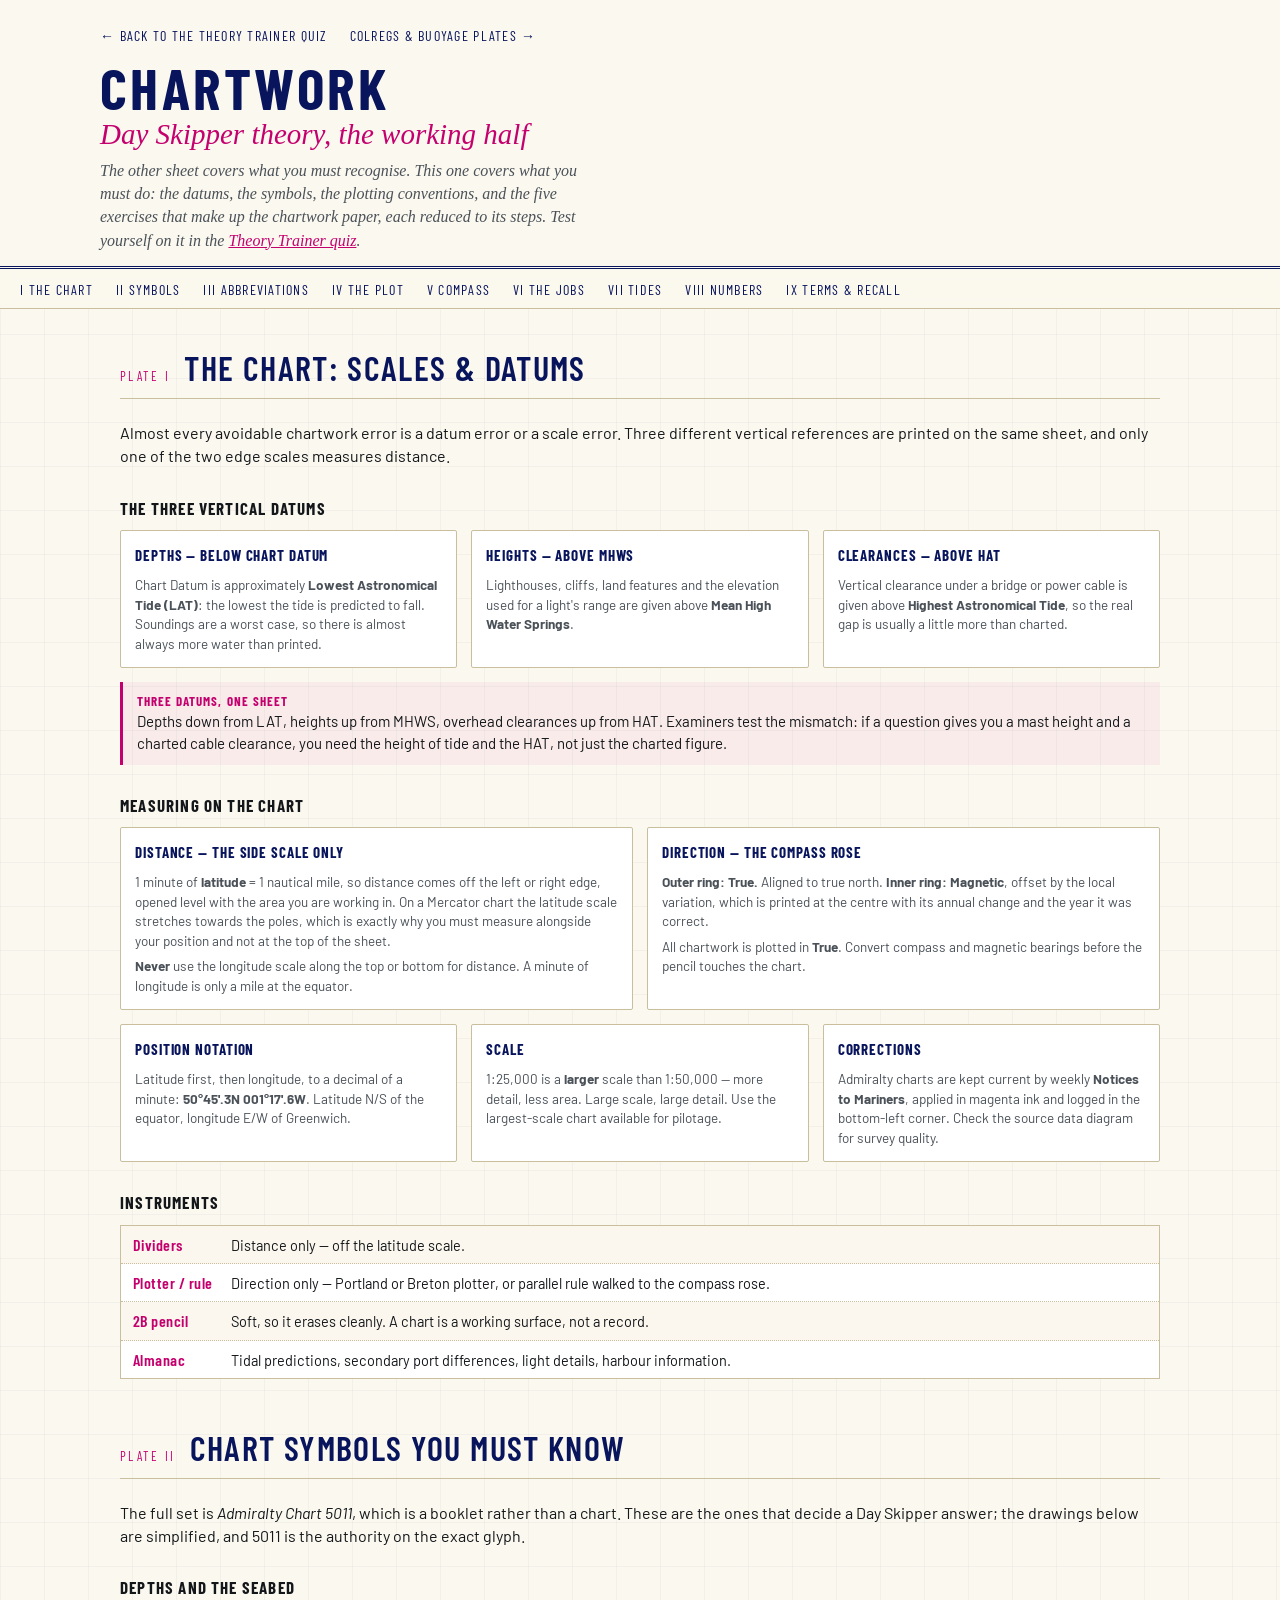
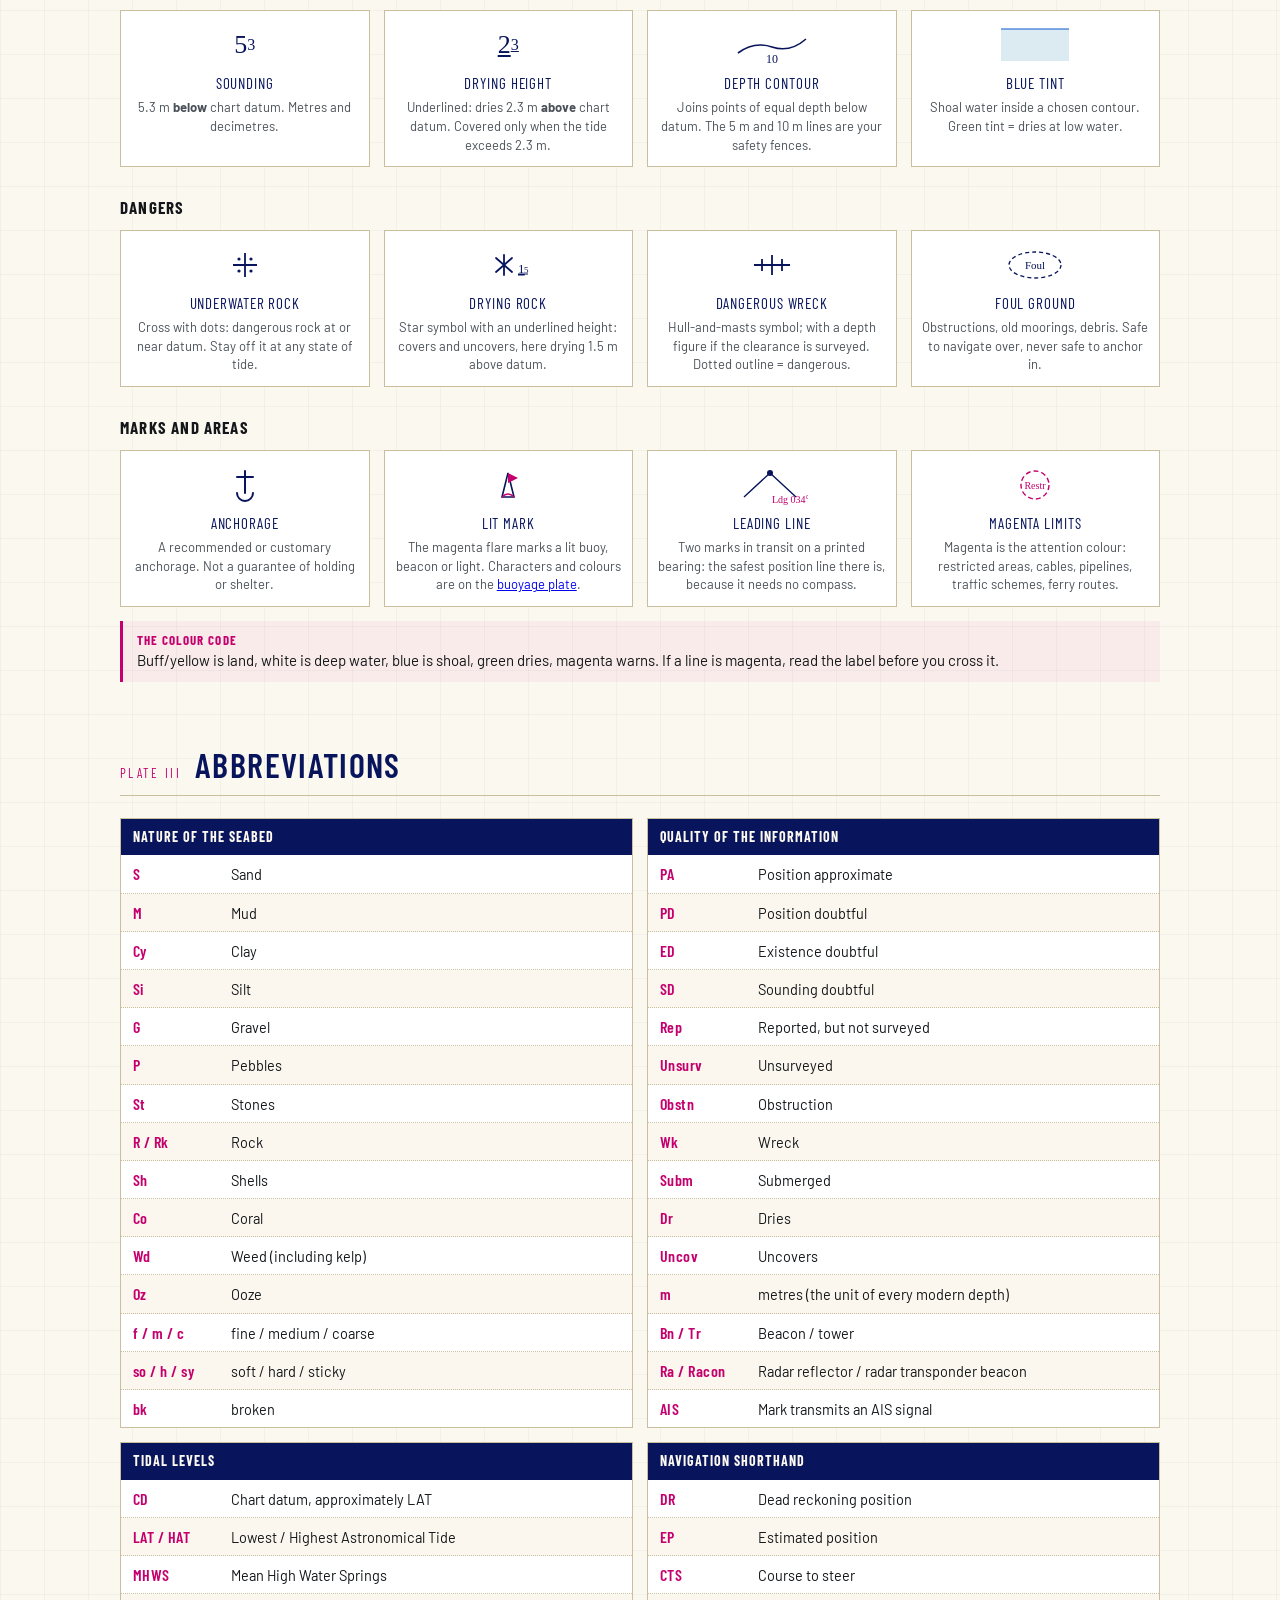
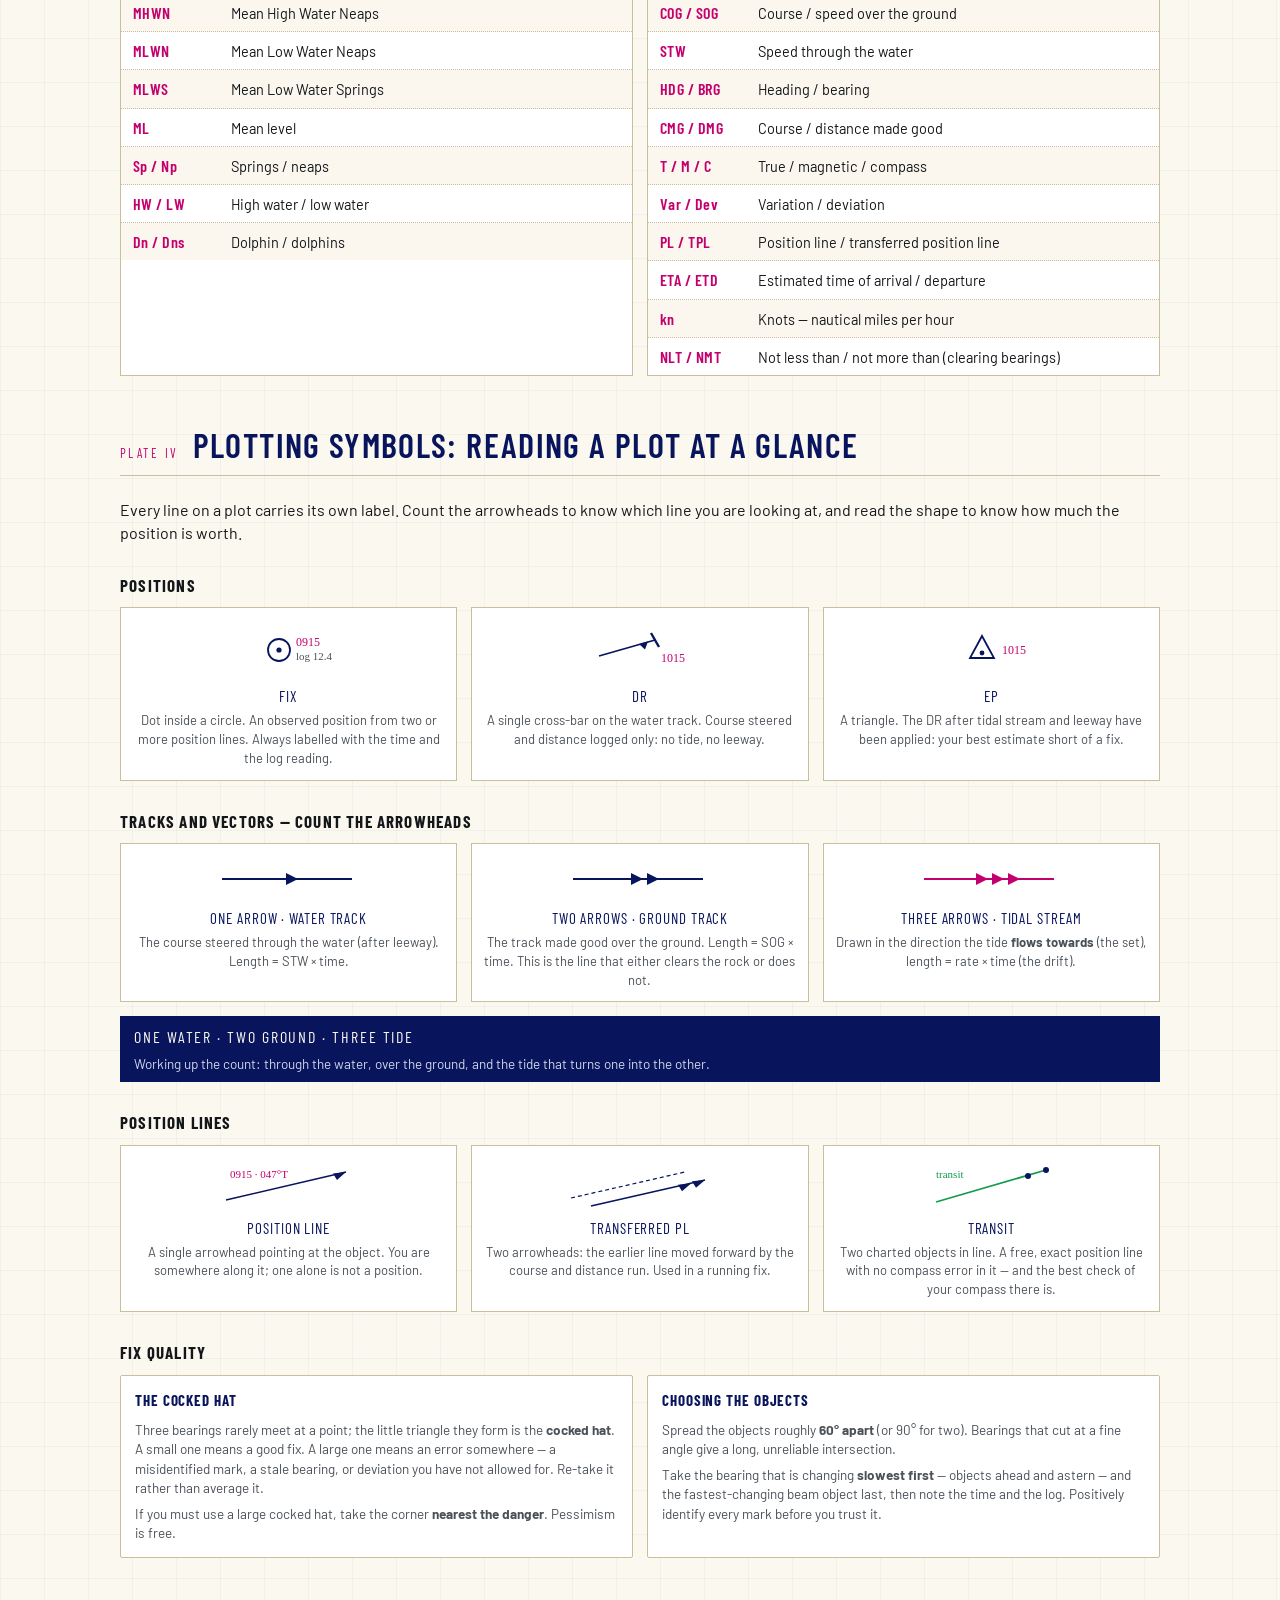
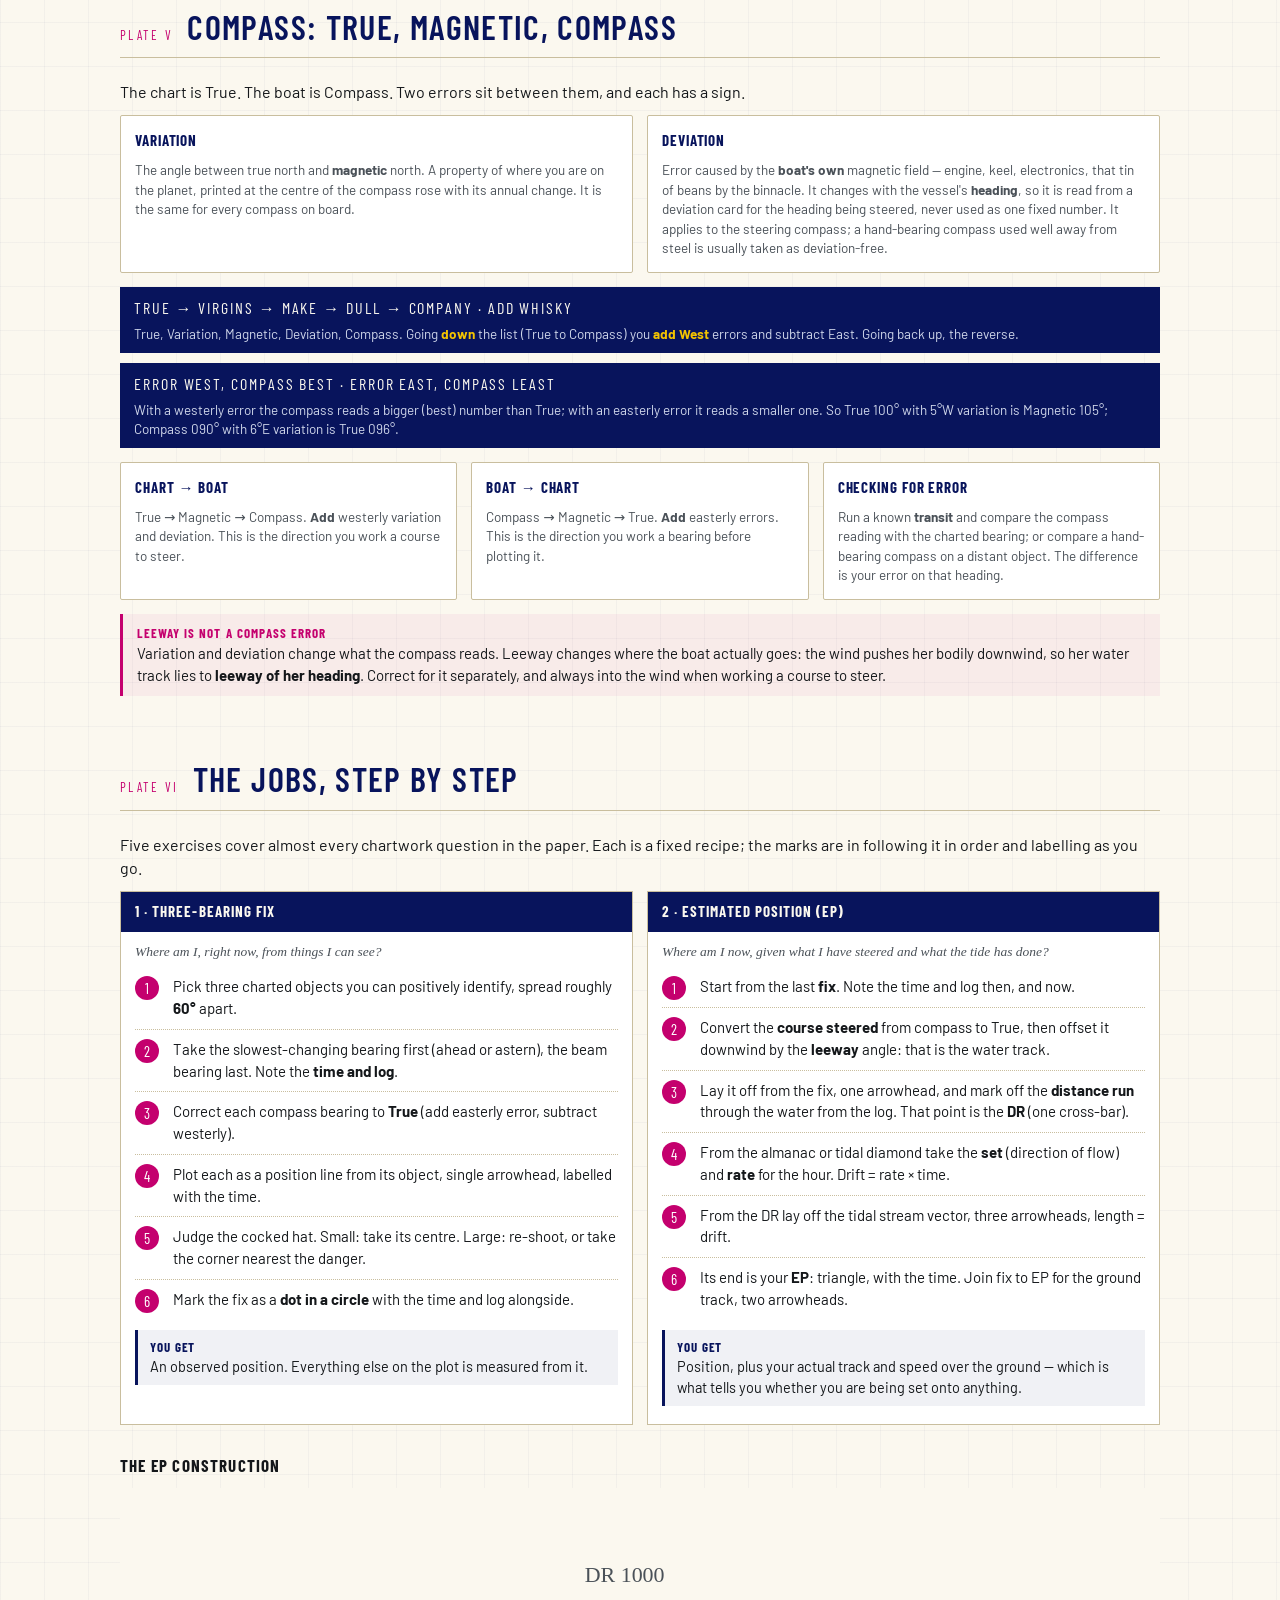
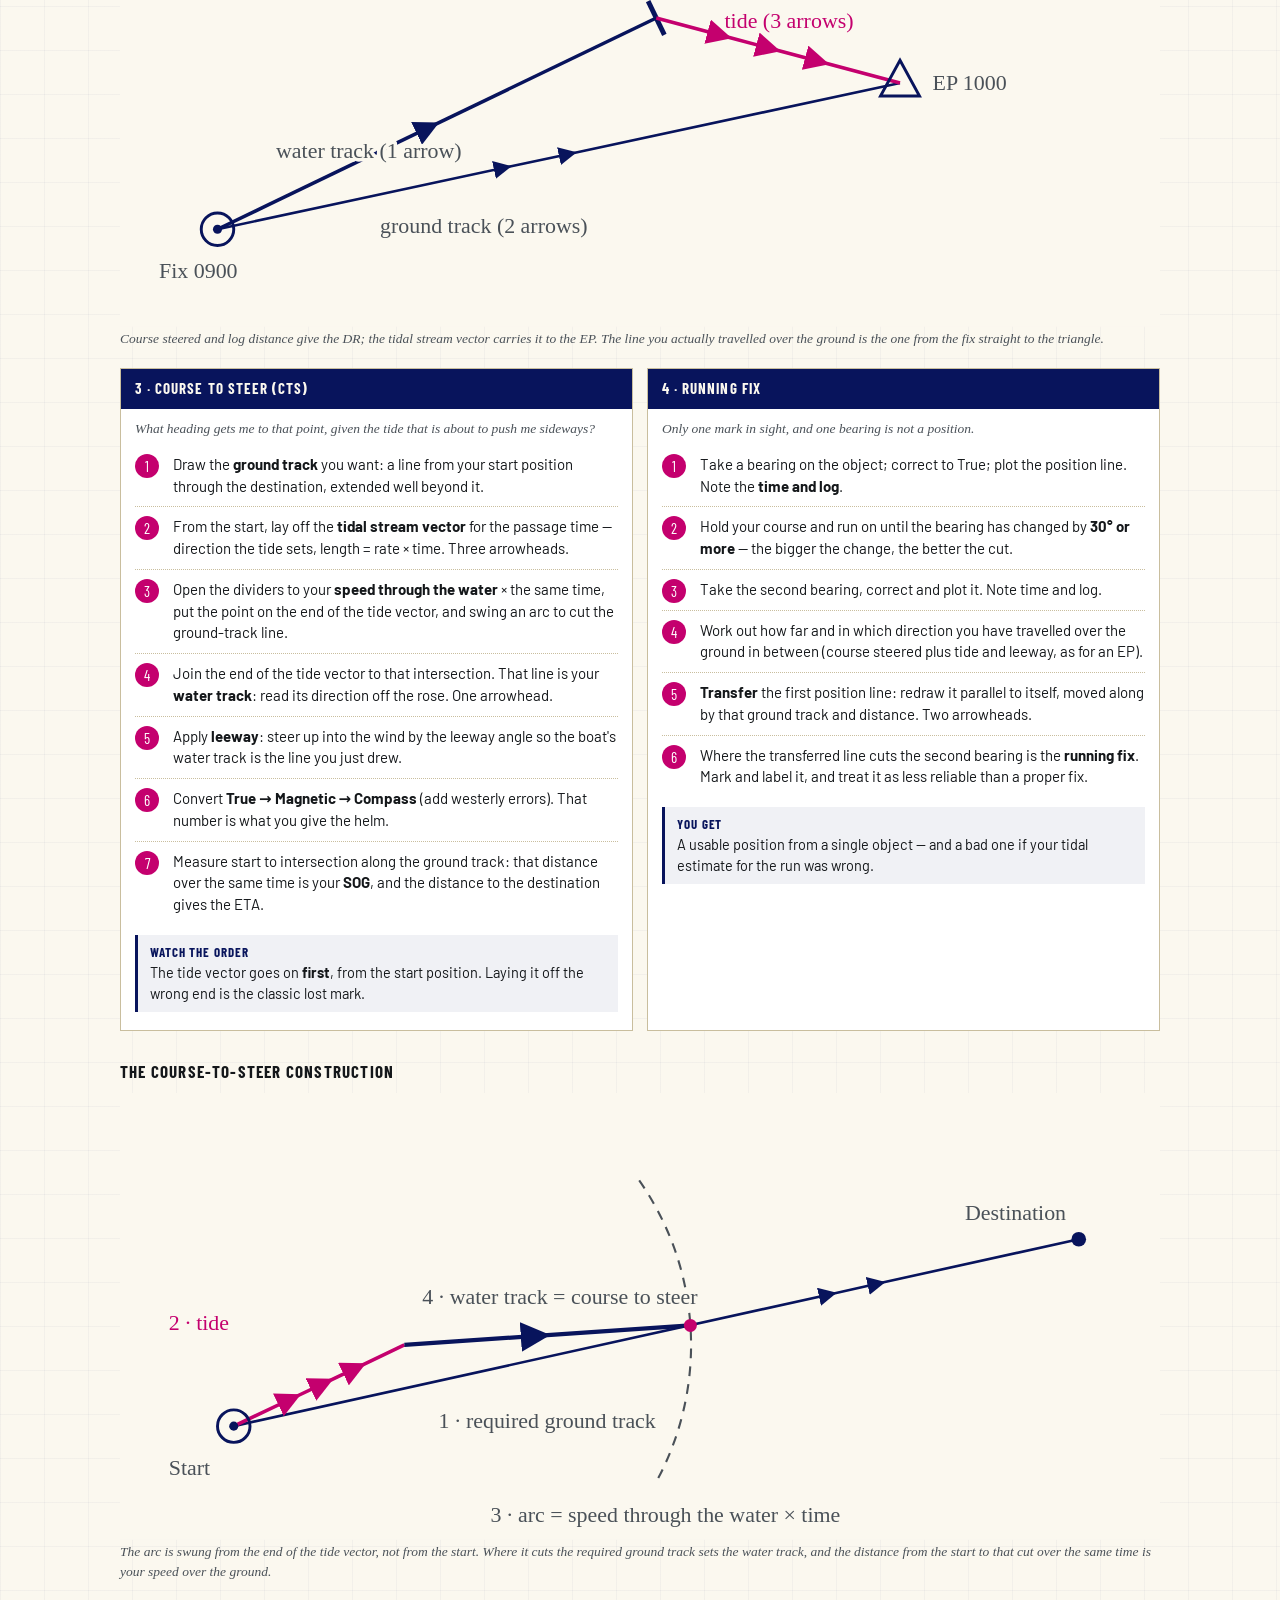
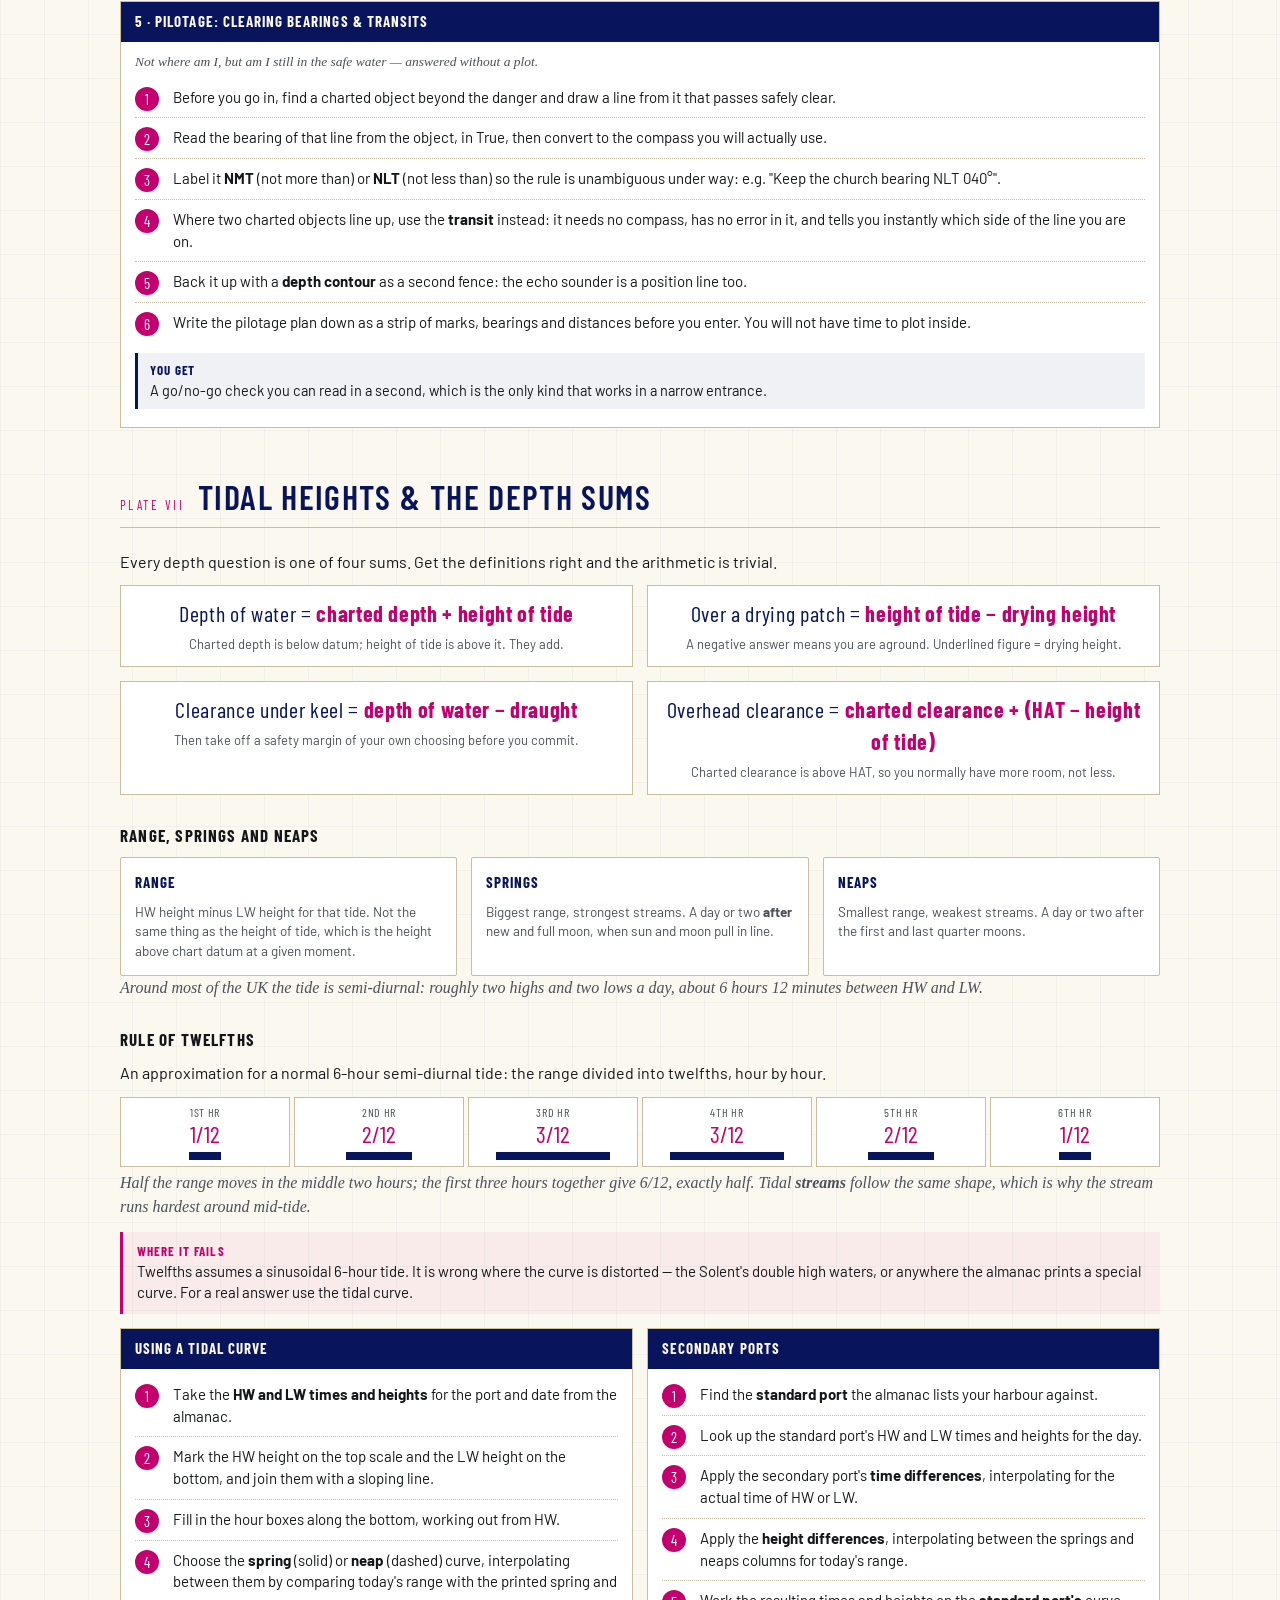
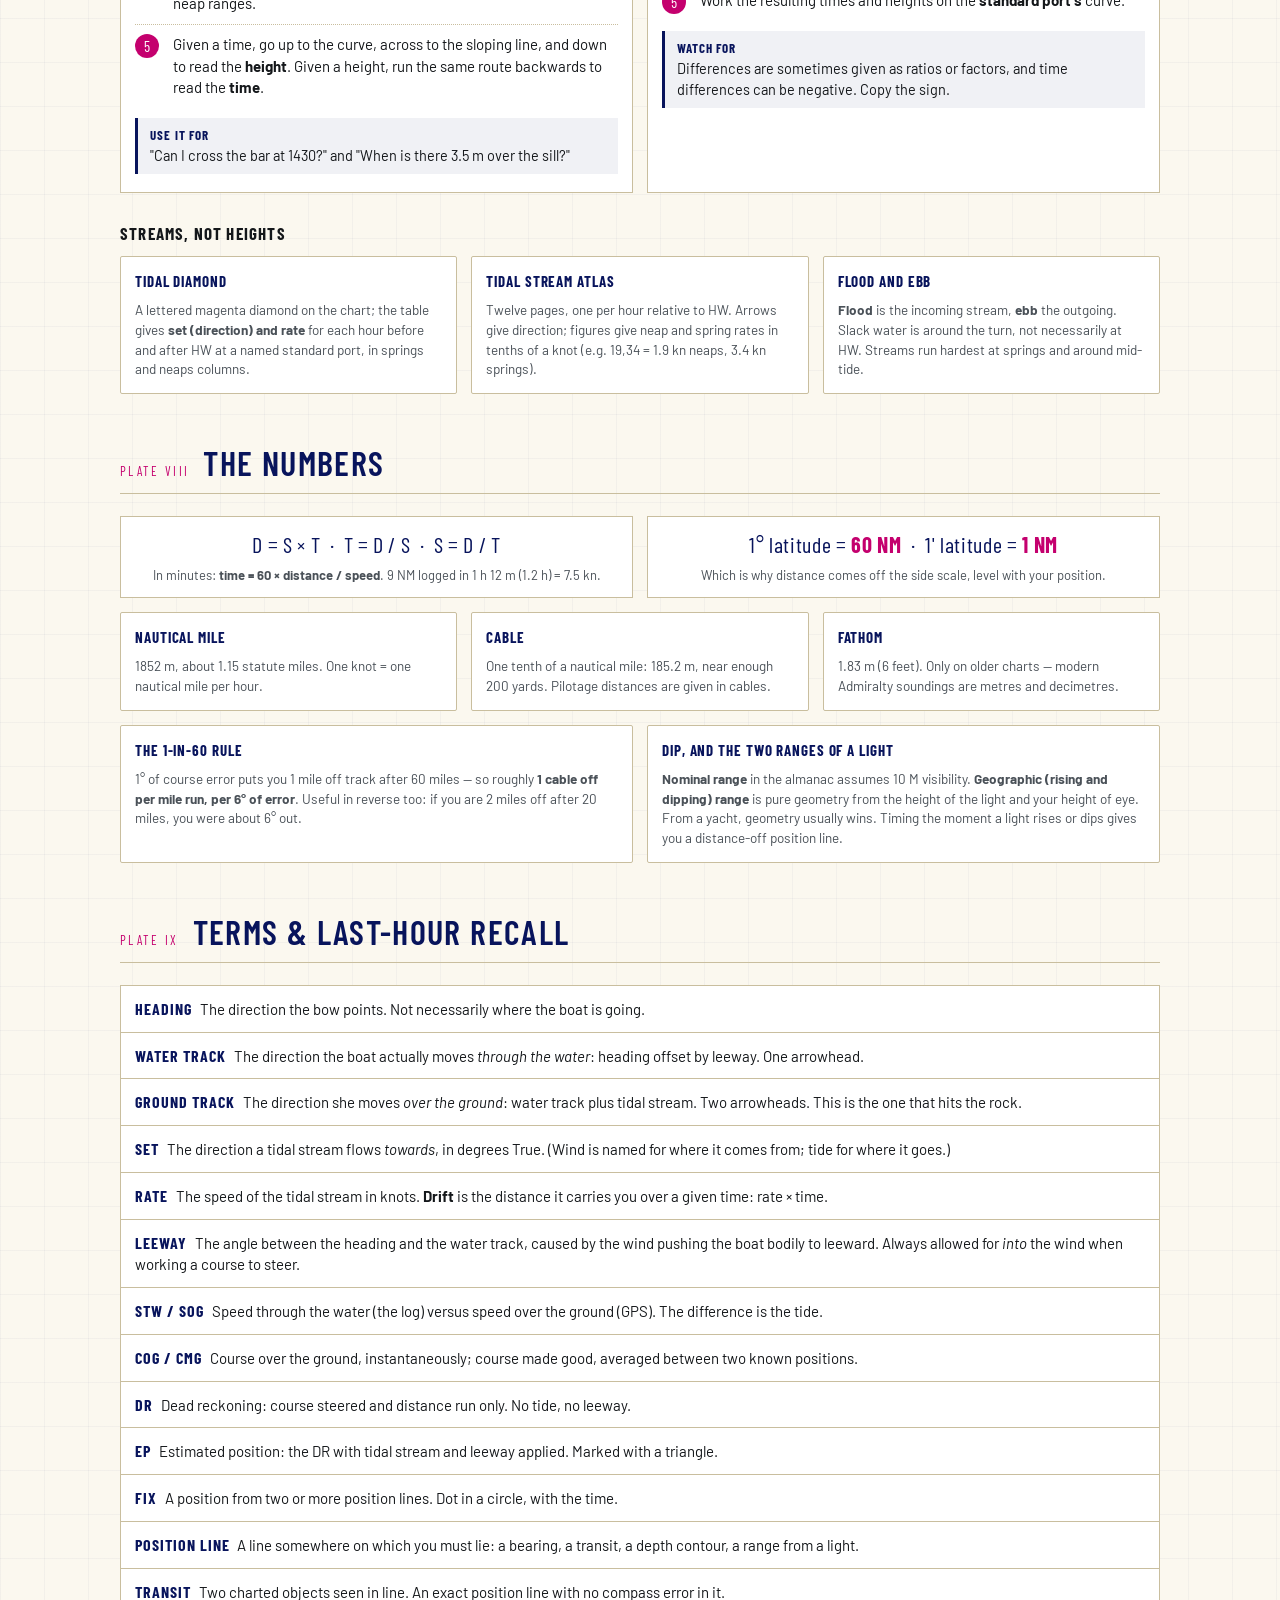
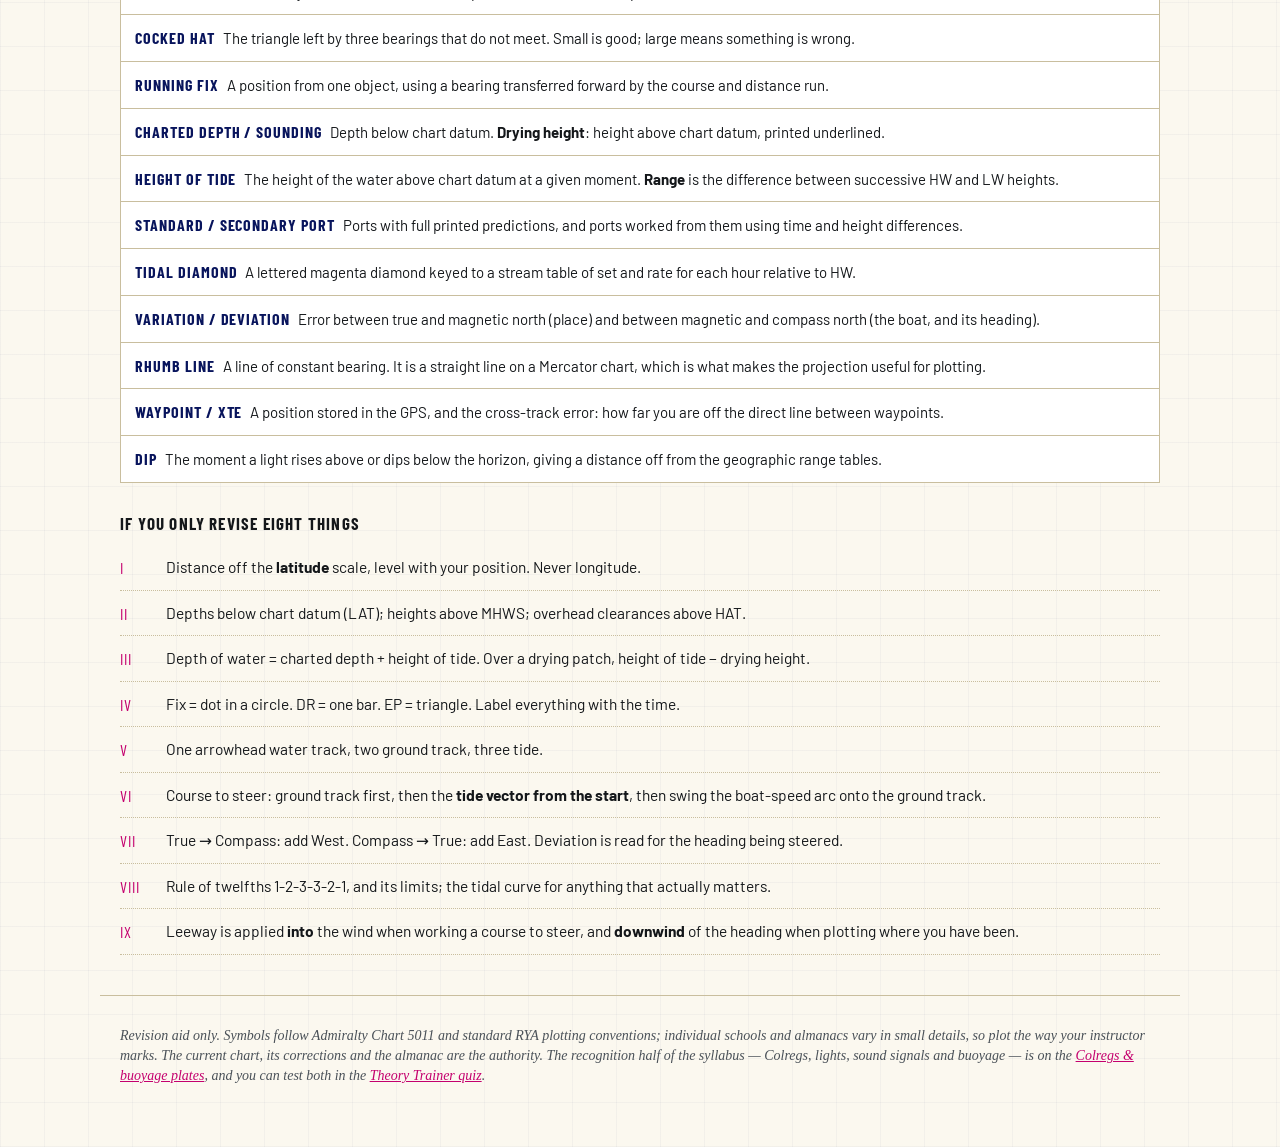
==== chartwork.html @ 0919cadd "Add a chartwork cheat sheet alongside the buoyage plates The existing cheat sheet covers the recogni" ====
<!DOCTYPE html>
<html lang="en-GB">
<head>
<meta charset="utf-8">
<meta name="viewport" content="width=device-width, initial-scale=1">
<title>Day Skipper: Chartwork Plates</title>
<meta name="description" content="Day Skipper chartwork cheat sheet — chart datums, symbols and abbreviations, plotting symbols, compass correction, and step-by-step methods for the EP, course to steer, fixes and tidal heights.">
<link rel="preconnect" href="https://fonts.googleapis.com">
<link rel="preconnect" href="https://fonts.gstatic.com" crossorigin>
<link href="https://fonts.googleapis.com/css2?family=Barlow+Condensed:wght@400;500;600;700&family=Barlow:wght@400;500;600&display=swap" rel="stylesheet">
<style>
:root{
  --paper:#FBF8EF;
  --land:#EFE1BE;
  --shoal:#DCEBF2;
  --deep:#08145C;
  --ink:#14171A;
  --ink-soft:#4A5158;
  --magenta:#C4006E;
  --rule:#C9BE9E;
  --red:#CE2B2B;
  --green:#149A4E;
  --yellow:#F5C400;
  --blue:#0B57D0;
  --white:#FFFFFF;
  --black:#14171A;
  --display:"Barlow Condensed","Arial Narrow",Haettenschweiler,sans-serif;
  --body:"Barlow","Segoe UI",system-ui,-apple-system,sans-serif;
  --note:Georgia,"Times New Roman",serif;
}
*{box-sizing:border-box}
html{scroll-behavior:smooth}
body{
  margin:0;background:var(--paper);color:var(--ink);font-family:var(--body);
  font-size:16px;line-height:1.45;
  background-image:
    repeating-linear-gradient(0deg,rgba(8,20,92,.035) 0 1px,transparent 1px 44px),
    repeating-linear-gradient(90deg,rgba(8,20,92,.035) 0 1px,transparent 1px 44px);
}

/* ---------- masthead ---------- */
header.sheet{
  border-bottom:3px double var(--deep);background:var(--paper);
  padding:26px 20px 14px;
}
.wrap{max-width:1080px;margin:0 auto}
h1{
  font-family:var(--display);font-weight:700;text-transform:uppercase;
  letter-spacing:.06em;font-size:clamp(30px,6.5vw,58px);line-height:.95;margin:0;
  color:var(--deep);
}
h1 em{font-family:var(--note);font-style:italic;font-weight:400;text-transform:none;letter-spacing:0;color:var(--magenta);font-size:.5em;display:block;margin-top:6px}
.strapline{font-family:var(--note);font-style:italic;color:var(--ink-soft);margin:10px 0 0;max-width:62ch}
.strapline a{color:var(--magenta);text-decoration:underline}
.backlink{font-family:var(--display);text-transform:uppercase;letter-spacing:.09em;font-size:14px;margin:0 0 10px;display:flex;gap:22px;flex-wrap:wrap}
.backlink a{color:var(--deep);text-decoration:none;border-bottom:2px solid transparent;padding-bottom:2px}
.backlink a:hover,.backlink a:focus-visible{border-bottom-color:var(--magenta);color:var(--magenta)}

nav.plates{
  position:sticky;top:0;z-index:20;background:rgba(251,248,239,.94);
  backdrop-filter:blur(6px);border-bottom:1px solid var(--rule);
  padding:8px 20px;overflow-x:auto;white-space:nowrap;-webkit-overflow-scrolling:touch;
}
nav.plates a{
  font-family:var(--display);text-transform:uppercase;letter-spacing:.09em;
  font-size:14px;color:var(--deep);text-decoration:none;margin-right:20px;
  border-bottom:2px solid transparent;padding-bottom:2px;
}
nav.plates a:hover,nav.plates a:focus-visible{border-bottom-color:var(--magenta);color:var(--magenta)}

/* ---------- plates ---------- */
section.plate{padding:34px 20px 10px;max-width:1080px;margin:0 auto}
.plate-head{display:flex;align-items:baseline;gap:14px;border-bottom:1px solid var(--rule);padding-bottom:6px;margin-bottom:22px}
.plate-no{font-family:var(--display);font-size:13px;letter-spacing:.18em;color:var(--magenta);text-transform:uppercase}
h2{font-family:var(--display);text-transform:uppercase;letter-spacing:.04em;font-size:clamp(22px,4vw,34px);margin:0;color:var(--deep);font-weight:600}
h3{font-family:var(--display);text-transform:uppercase;letter-spacing:.07em;font-size:17px;margin:28px 0 10px;color:var(--ink)}
p{margin:0 0 12px}
svg[width="100%"]{display:block;width:100%;height:auto}
.note{font-family:var(--note);font-style:italic;color:var(--ink-soft)}
.trap{
  border-left:3px solid var(--magenta);background:rgba(196,0,110,.05);
  padding:10px 14px;margin:14px 0;font-size:15px;
}
.trap > b:first-child{font-family:var(--display);text-transform:uppercase;letter-spacing:.08em;font-size:13px;color:var(--magenta);display:block}

/* ---------- grids ---------- */
.grid{display:grid;gap:14px}
.g2{grid-template-columns:repeat(auto-fit,minmax(300px,1fr))}
.g3{grid-template-columns:repeat(auto-fit,minmax(210px,1fr))}
.g4{grid-template-columns:repeat(auto-fit,minmax(150px,1fr))}
.gform{grid-template-columns:repeat(auto-fit,minmax(min(430px,100%),1fr))}
.card{
  background:var(--white);border:1px solid var(--rule);border-radius:2px;
  padding:14px;
}
.card h4{
  font-family:var(--display);text-transform:uppercase;letter-spacing:.06em;
  font-size:15px;margin:0 0 8px;color:var(--deep);
}
.card .sub{font-size:13.5px;color:var(--ink-soft);margin:6px 0 0}

.mnemonic{
  font-family:var(--display);text-transform:uppercase;letter-spacing:.12em;
  background:var(--deep);color:var(--paper);padding:9px 14px;font-size:16px;margin-top:14px;
}
.mnemonic b{color:var(--yellow)}
.mnemonic span{display:block;font-family:var(--body);text-transform:none;letter-spacing:0;font-size:13.5px;color:#CFD6EA;margin-top:5px}

/* ---------- symbol plates ---------- */
.sym{display:flex;flex-direction:column;align-items:center;text-align:center;background:var(--white);border:1px solid var(--rule);padding:12px 10px}
.sym svg{display:block}
.sym .glyph{font-family:var(--note);font-size:26px;color:var(--deep);line-height:1.1;min-height:44px;display:flex;align-items:center}
.sym .label{font-family:var(--display);text-transform:uppercase;letter-spacing:.06em;font-size:15px;margin-top:6px;color:var(--deep)}
.sym .gloss{font-size:13px;color:var(--ink-soft);margin-top:3px}

/* ---------- abbreviation tables ---------- */
.abbr{border:1px solid var(--rule);background:var(--white)}
.abbr .row{display:grid;grid-template-columns:88px 1fr;gap:10px;padding:7px 12px;border-bottom:1px dotted var(--rule);font-size:14.5px;align-items:baseline}
.abbr .row:last-child{border-bottom:0}
.abbr .row:nth-child(odd){background:rgba(239,225,190,.26)}
.abbr .k{font-family:var(--display);text-transform:none;letter-spacing:.03em;font-size:16px;color:var(--magenta);font-weight:600}
.abbr h4{
  font-family:var(--display);text-transform:uppercase;letter-spacing:.07em;font-size:14px;
  margin:0;padding:8px 12px;background:var(--deep);color:var(--paper);
}

/* ---------- method steps ---------- */
.method{border:1px solid var(--rule);background:var(--white);padding:0 0 6px}
.method > h4{
  font-family:var(--display);text-transform:uppercase;letter-spacing:.07em;font-size:15px;
  margin:0;padding:9px 14px;background:var(--deep);color:var(--paper);
}
.method .why{font-family:var(--note);font-style:italic;color:var(--ink-soft);font-size:13.5px;padding:10px 14px 0;margin:0}
ol.steps{counter-reset:s;list-style:none;padding:6px 14px 4px;margin:0}
ol.steps li{
  counter-increment:s;position:relative;padding:9px 0 9px 38px;
  border-bottom:1px dotted var(--rule);font-size:15px;
}
ol.steps li:last-child{border-bottom:0}
ol.steps li::before{
  content:counter(s);position:absolute;left:0;top:9px;width:24px;height:24px;
  background:var(--magenta);color:var(--white);border-radius:50%;
  font-family:var(--display);font-size:15px;line-height:24px;text-align:center;
}
.method .out{
  margin:6px 14px 12px;padding:8px 12px;background:rgba(8,20,92,.06);
  border-left:3px solid var(--deep);font-size:14.5px;
}
.method .out > b:first-child{font-family:var(--display);text-transform:uppercase;letter-spacing:.07em;font-size:13px;color:var(--deep);display:block}

/* ---------- definitions ---------- */
.deffs{border:1px solid var(--rule);background:var(--white)}
.deff{padding:11px 14px;border-bottom:1px solid var(--rule);font-size:15px}
.deff:last-child{border-bottom:0}
.deff > b:first-child{font-family:var(--display);text-transform:uppercase;letter-spacing:.06em;color:var(--deep);font-size:16px;margin-right:8px}

/* ---------- formula strip ---------- */
.formula{
  background:var(--white);border:1px solid var(--rule);padding:12px 14px;text-align:center;
}
.formula .eq{font-family:var(--display);font-size:22px;color:var(--deep);letter-spacing:.03em}
.formula .eq b{color:var(--magenta)}
.formula .sub{font-size:13px;color:var(--ink-soft);margin-top:5px}

/* ---------- twelfths bar ---------- */
.twelfths{display:grid;grid-template-columns:repeat(6,1fr);gap:4px;margin:10px 0 4px}
.tw{background:var(--white);border:1px solid var(--rule);text-align:center;padding:6px 2px}
.tw .hr{font-family:var(--display);text-transform:uppercase;letter-spacing:.06em;font-size:12px;color:var(--ink-soft)}
.tw .n{font-family:var(--display);font-size:24px;color:var(--magenta);line-height:1.1}
.tw .bar{height:8px;background:var(--deep);margin:5px auto 0}

.figcap{font-family:var(--note);font-style:italic;color:var(--ink-soft);font-size:13.5px;margin:2px 0 0}
ol.recall{counter-reset:r;list-style:none;padding:0;margin:0}
ol.recall li{
  counter-increment:r;position:relative;padding:11px 0 11px 46px;
  border-bottom:1px dotted var(--rule);font-size:15.5px;
}
ol.recall li::before{
  content:counter(r,upper-roman);position:absolute;left:0;top:11px;
  font-family:var(--display);color:var(--magenta);font-size:16px;letter-spacing:.06em;
}
footer{padding:30px 20px 60px;max-width:1080px;margin:0 auto;color:var(--ink-soft);font-family:var(--note);font-style:italic;font-size:14px;border-top:1px solid var(--rule);margin-top:30px}
footer a{color:var(--magenta)}

@media print{
  nav.plates{display:none}
  body{background:#fff}
  section.plate{page-break-inside:avoid}
}
</style>
</head>
<body>

<header class="sheet">
  <div class="wrap">
    <p class="backlink">
      <a href="index.html">&larr; Back to the Theory Trainer quiz</a>
      <a href="cheatsheet.html">Colregs &amp; buoyage plates &rarr;</a>
    </p>
    <h1>Chartwork<em>Day Skipper theory, the working half</em></h1>
    <p class="strapline">The other sheet covers what you must recognise. This one covers what you must <em>do</em>: the datums, the symbols, the plotting conventions, and the five exercises that make up the chartwork paper, each reduced to its steps. Test yourself on it in the <a href="index.html">Theory Trainer quiz</a>.</p>
  </div>
</header>

<nav class="plates" aria-label="Plates">
  <a href="#p1">I The chart</a>
  <a href="#p2">II Symbols</a>
  <a href="#p3">III Abbreviations</a>
  <a href="#p4">IV The plot</a>
  <a href="#p5">V Compass</a>
  <a href="#p6">VI The jobs</a>
  <a href="#p7">VII Tides</a>
  <a href="#p8">VIII Numbers</a>
  <a href="#p9">IX Terms &amp; recall</a>
</nav>

<!-- ================= PLATE I ================= -->
<section class="plate" id="p1">
  <div class="plate-head"><span class="plate-no">Plate I</span><h2>The chart: scales &amp; datums</h2></div>
  <p>Almost every avoidable chartwork error is a datum error or a scale error. Three different vertical references are printed on the same sheet, and only one of the two edge scales measures distance.</p>

  <h3>The three vertical datums</h3>
  <div class="grid g3">
    <div class="card">
      <h4>Depths — below Chart Datum</h4>
      <p class="sub">Chart Datum is approximately <b>Lowest Astronomical Tide (LAT)</b>: the lowest the tide is predicted to fall. Soundings are a worst case, so there is almost always more water than printed.</p>
    </div>
    <div class="card">
      <h4>Heights — above MHWS</h4>
      <p class="sub">Lighthouses, cliffs, land features and the elevation used for a light's range are given above <b>Mean High Water Springs</b>.</p>
    </div>
    <div class="card">
      <h4>Clearances — above HAT</h4>
      <p class="sub">Vertical clearance under a bridge or power cable is given above <b>Highest Astronomical Tide</b>, so the real gap is usually a little more than charted.</p>
    </div>
  </div>
  <div class="trap"><b>Three datums, one sheet</b>Depths down from LAT, heights up from MHWS, overhead clearances up from HAT. Examiners test the mismatch: if a question gives you a mast height and a charted cable clearance, you need the height of tide and the HAT, not just the charted figure.</div>

  <h3>Measuring on the chart</h3>
  <div class="grid g2">
    <div class="card">
      <h4>Distance — the side scale only</h4>
      <p class="sub">1 minute of <b>latitude</b> = 1 nautical mile, so distance comes off the left or right edge, opened level with the area you are working in. On a Mercator chart the latitude scale stretches towards the poles, which is exactly why you must measure alongside your position and not at the top of the sheet.</p>
      <p class="sub"><b>Never</b> use the longitude scale along the top or bottom for distance. A minute of longitude is only a mile at the equator.</p>
    </div>
    <div class="card">
      <h4>Direction — the compass rose</h4>
      <p class="sub"><b>Outer ring: True.</b> Aligned to true north. <b>Inner ring: Magnetic</b>, offset by the local variation, which is printed at the centre with its annual change and the year it was correct.</p>
      <p class="sub">All chartwork is plotted in <b>True</b>. Convert compass and magnetic bearings before the pencil touches the chart.</p>
    </div>
  </div>

  <div class="grid g3" style="margin-top:14px">
    <div class="card"><h4>Position notation</h4><p class="sub">Latitude first, then longitude, to a decimal of a minute: <b>50&deg;45'.3N 001&deg;17'.6W</b>. Latitude N/S of the equator, longitude E/W of Greenwich.</p></div>
    <div class="card"><h4>Scale</h4><p class="sub">1:25,000 is a <b>larger</b> scale than 1:50,000 — more detail, less area. Large scale, large detail. Use the largest-scale chart available for pilotage.</p></div>
    <div class="card"><h4>Corrections</h4><p class="sub">Admiralty charts are kept current by weekly <b>Notices to Mariners</b>, applied in magenta ink and logged in the bottom-left corner. Check the source data diagram for survey quality.</p></div>
  </div>

  <h3>Instruments</h3>
  <div class="abbr">
    <div class="row"><span class="k">Dividers</span><span>Distance only — off the latitude scale.</span></div>
    <div class="row"><span class="k">Plotter / rule</span><span>Direction only — Portland or Breton plotter, or parallel rule walked to the compass rose.</span></div>
    <div class="row"><span class="k">2B pencil</span><span>Soft, so it erases cleanly. A chart is a working surface, not a record.</span></div>
    <div class="row"><span class="k">Almanac</span><span>Tidal predictions, secondary port differences, light details, harbour information.</span></div>
  </div>
</section>

<!-- ================= PLATE II ================= -->
<section class="plate" id="p2">
  <div class="plate-head"><span class="plate-no">Plate II</span><h2>Chart symbols you must know</h2></div>
  <p>The full set is <em>Admiralty Chart 5011</em>, which is a booklet rather than a chart. These are the ones that decide a Day Skipper answer; the drawings below are simplified, and 5011 is the authority on the exact glyph.</p>

  <h3>Depths and the seabed</h3>
  <div class="grid g4">
    <div class="sym">
      <span class="glyph">5<sub style="font-size:.62em">3</sub></span>
      <span class="label">Sounding</span>
      <span class="gloss">5.3 m <b>below</b> chart datum. Metres and decimetres.</span>
    </div>
    <div class="sym">
      <span class="glyph"><u>2</u><sub style="font-size:.62em"><u>3</u></sub></span>
      <span class="label">Drying height</span>
      <span class="gloss">Underlined: dries 2.3 m <b>above</b> chart datum. Covered only when the tide exceeds 2.3 m.</span>
    </div>
    <div class="sym">
      <svg width="72" height="44" viewBox="0 0 72 44" aria-hidden="true">
        <path d="M2 30 Q18 18 36 24 T70 16" fill="none" stroke="#08145C" stroke-width="1.6"/>
        <text x="30" y="40" font-family="Georgia,serif" font-size="12" fill="#08145C">10</text>
      </svg>
      <span class="label">Depth contour</span>
      <span class="gloss">Joins points of equal depth below datum. The 5 m and 10 m lines are your safety fences.</span>
    </div>
    <div class="sym">
      <svg width="72" height="44" viewBox="0 0 72 44" aria-hidden="true">
        <rect x="2" y="6" width="68" height="32" fill="#DCEBF2"/>
        <path d="M2 6 H70" stroke="#0B57D0" stroke-width="1.2" fill="none"/>
      </svg>
      <span class="label">Blue tint</span>
      <span class="gloss">Shoal water inside a chosen contour. Green tint = dries at low water.</span>
    </div>
  </div>

  <h3>Dangers</h3>
  <div class="grid g4">
    <div class="sym">
      <svg width="72" height="44" viewBox="0 0 72 44" aria-hidden="true">
        <g stroke="#08145C" stroke-width="1.8" fill="none">
          <path d="M36 10 V34 M24 22 H48"/>
        </g>
        <circle cx="30" cy="16" r="1.6" fill="#08145C"/><circle cx="42" cy="16" r="1.6" fill="#08145C"/>
        <circle cx="30" cy="28" r="1.6" fill="#08145C"/><circle cx="42" cy="28" r="1.6" fill="#08145C"/>
      </svg>
      <span class="label">Underwater rock</span>
      <span class="gloss">Cross with dots: dangerous rock at or near datum. Stay off it at any state of tide.</span>
    </div>
    <div class="sym">
      <svg width="72" height="44" viewBox="0 0 72 44" aria-hidden="true">
        <g stroke="#08145C" stroke-width="1.8" fill="none" stroke-linecap="round">
          <path d="M24 15 L40 29 M40 15 L24 29 M32 12 V32"/>
        </g>
        <text x="46" y="30" font-family="Georgia,serif" font-size="13" fill="#08145C" text-decoration="underline"><tspan text-decoration="underline">1</tspan></text>
        <path d="M46 31 H56" stroke="#08145C" stroke-width="1"/>
        <text x="52" y="30" font-family="Georgia,serif" font-size="9" fill="#08145C">5</text>
      </svg>
      <span class="label">Drying rock</span>
      <span class="gloss">Star symbol with an underlined height: covers and uncovers, here drying 1.5 m above datum.</span>
    </div>
    <div class="sym">
      <svg width="72" height="44" viewBox="0 0 72 44" aria-hidden="true">
        <g stroke="#08145C" stroke-width="1.8" fill="none">
          <path d="M18 22 H54 M36 12 V32 M26 16 V28 M46 16 V28"/>
        </g>
      </svg>
      <span class="label">Dangerous wreck</span>
      <span class="gloss">Hull-and-masts symbol; with a depth figure if the clearance is surveyed. Dotted outline = dangerous.</span>
    </div>
    <div class="sym">
      <svg width="72" height="44" viewBox="0 0 72 44" aria-hidden="true">
        <ellipse cx="36" cy="22" rx="26" ry="13" fill="none" stroke="#08145C" stroke-width="1.3" stroke-dasharray="4 3"/>
        <text x="36" y="26" text-anchor="middle" font-family="Georgia,serif" font-size="11" fill="#08145C">Foul</text>
      </svg>
      <span class="label">Foul ground</span>
      <span class="gloss">Obstructions, old moorings, debris. Safe to navigate over, never safe to anchor in.</span>
    </div>
  </div>

  <h3>Marks and areas</h3>
  <div class="grid g4">
    <div class="sym">
      <svg width="72" height="44" viewBox="0 0 72 44" aria-hidden="true">
        <path d="M36 8 V30 M28 30 a8 8 0 0 0 16 0 M28 14 H44" stroke="#08145C" stroke-width="2" fill="none" stroke-linecap="round"/>
      </svg>
      <span class="label">Anchorage</span>
      <span class="gloss">A recommended or customary anchorage. Not a guarantee of holding or shelter.</span>
    </div>
    <div class="sym">
      <svg width="72" height="44" viewBox="0 0 72 44" aria-hidden="true">
        <path d="M30 34 L36 10 L42 34 Z" fill="none" stroke="#08145C" stroke-width="1.6"/>
        <path d="M36 10 l10 5 -10 5" fill="#C4006E"/>
        <path d="M30 34 c 4 -4 8 -4 12 0" fill="none" stroke="#C4006E" stroke-width="1.4"/>
      </svg>
      <span class="label">Lit mark</span>
      <span class="gloss">The magenta flare marks a lit buoy, beacon or light. Characters and colours are on the <a href="cheatsheet.html#p5">buoyage plate</a>.</span>
    </div>
    <div class="sym">
      <svg width="72" height="44" viewBox="0 0 72 44" aria-hidden="true">
        <path d="M8 34 L34 10 M34 10 L60 34" stroke="#08145C" stroke-width="1.4" fill="none"/>
        <circle cx="34" cy="10" r="3" fill="#08145C"/>
        <text x="36" y="40" font-family="Georgia,serif" font-size="10" fill="#C4006E">Ldg 034&deg;</text>
      </svg>
      <span class="label">Leading line</span>
      <span class="gloss">Two marks in transit on a printed bearing: the safest position line there is, because it needs no compass.</span>
    </div>
    <div class="sym">
      <svg width="72" height="44" viewBox="0 0 72 44" aria-hidden="true">
        <circle cx="36" cy="22" r="14" fill="none" stroke="#C4006E" stroke-width="1.4" stroke-dasharray="5 3"/>
        <text x="36" y="26" text-anchor="middle" font-family="Georgia,serif" font-size="10" fill="#C4006E">Restr</text>
      </svg>
      <span class="label">Magenta limits</span>
      <span class="gloss">Magenta is the attention colour: restricted areas, cables, pipelines, traffic schemes, ferry routes.</span>
    </div>
  </div>
  <div class="trap"><b>The colour code</b>Buff/yellow is land, white is deep water, blue is shoal, green dries, magenta warns. If a line is magenta, read the label before you cross it.</div>
</section>

<!-- ================= PLATE III ================= -->
<section class="plate" id="p3">
  <div class="plate-head"><span class="plate-no">Plate III</span><h2>Abbreviations</h2></div>

  <div class="grid g2">
    <div class="abbr">
      <h4>Nature of the seabed</h4>
      <div class="row"><span class="k">S</span><span>Sand</span></div>
      <div class="row"><span class="k">M</span><span>Mud</span></div>
      <div class="row"><span class="k">Cy</span><span>Clay</span></div>
      <div class="row"><span class="k">Si</span><span>Silt</span></div>
      <div class="row"><span class="k">G</span><span>Gravel</span></div>
      <div class="row"><span class="k">P</span><span>Pebbles</span></div>
      <div class="row"><span class="k">St</span><span>Stones</span></div>
      <div class="row"><span class="k">R / Rk</span><span>Rock</span></div>
      <div class="row"><span class="k">Sh</span><span>Shells</span></div>
      <div class="row"><span class="k">Co</span><span>Coral</span></div>
      <div class="row"><span class="k">Wd</span><span>Weed (including kelp)</span></div>
      <div class="row"><span class="k">Oz</span><span>Ooze</span></div>
      <div class="row"><span class="k">f / m / c</span><span>fine / medium / coarse</span></div>
      <div class="row"><span class="k">so / h / sy</span><span>soft / hard / sticky</span></div>
      <div class="row"><span class="k">bk</span><span>broken</span></div>
    </div>

    <div class="abbr">
      <h4>Quality of the information</h4>
      <div class="row"><span class="k">PA</span><span>Position approximate</span></div>
      <div class="row"><span class="k">PD</span><span>Position doubtful</span></div>
      <div class="row"><span class="k">ED</span><span>Existence doubtful</span></div>
      <div class="row"><span class="k">SD</span><span>Sounding doubtful</span></div>
      <div class="row"><span class="k">Rep</span><span>Reported, but not surveyed</span></div>
      <div class="row"><span class="k">Unsurv</span><span>Unsurveyed</span></div>
      <div class="row"><span class="k">Obstn</span><span>Obstruction</span></div>
      <div class="row"><span class="k">Wk</span><span>Wreck</span></div>
      <div class="row"><span class="k">Subm</span><span>Submerged</span></div>
      <div class="row"><span class="k">Dr</span><span>Dries</span></div>
      <div class="row"><span class="k">Uncov</span><span>Uncovers</span></div>
      <div class="row"><span class="k">m</span><span>metres (the unit of every modern depth)</span></div>
      <div class="row"><span class="k">Bn / Tr</span><span>Beacon / tower</span></div>
      <div class="row"><span class="k">Ra / Racon</span><span>Radar reflector / radar transponder beacon</span></div>
      <div class="row"><span class="k">AIS</span><span>Mark transmits an AIS signal</span></div>
    </div>
  </div>

  <div class="grid g2" style="margin-top:14px">
    <div class="abbr">
      <h4>Tidal levels</h4>
      <div class="row"><span class="k">CD</span><span>Chart datum, approximately LAT</span></div>
      <div class="row"><span class="k">LAT / HAT</span><span>Lowest / Highest Astronomical Tide</span></div>
      <div class="row"><span class="k">MHWS</span><span>Mean High Water Springs</span></div>
      <div class="row"><span class="k">MHWN</span><span>Mean High Water Neaps</span></div>
      <div class="row"><span class="k">MLWN</span><span>Mean Low Water Neaps</span></div>
      <div class="row"><span class="k">MLWS</span><span>Mean Low Water Springs</span></div>
      <div class="row"><span class="k">ML</span><span>Mean level</span></div>
      <div class="row"><span class="k">Sp / Np</span><span>Springs / neaps</span></div>
      <div class="row"><span class="k">HW / LW</span><span>High water / low water</span></div>
      <div class="row"><span class="k">Dn / Dns</span><span>Dolphin / dolphins</span></div>
    </div>

    <div class="abbr">
      <h4>Navigation shorthand</h4>
      <div class="row"><span class="k">DR</span><span>Dead reckoning position</span></div>
      <div class="row"><span class="k">EP</span><span>Estimated position</span></div>
      <div class="row"><span class="k">CTS</span><span>Course to steer</span></div>
      <div class="row"><span class="k">COG / SOG</span><span>Course / speed over the ground</span></div>
      <div class="row"><span class="k">STW</span><span>Speed through the water</span></div>
      <div class="row"><span class="k">HDG / BRG</span><span>Heading / bearing</span></div>
      <div class="row"><span class="k">CMG / DMG</span><span>Course / distance made good</span></div>
      <div class="row"><span class="k">T / M / C</span><span>True / magnetic / compass</span></div>
      <div class="row"><span class="k">Var / Dev</span><span>Variation / deviation</span></div>
      <div class="row"><span class="k">PL / TPL</span><span>Position line / transferred position line</span></div>
      <div class="row"><span class="k">ETA / ETD</span><span>Estimated time of arrival / departure</span></div>
      <div class="row"><span class="k">kn</span><span>Knots — nautical miles per hour</span></div>
      <div class="row"><span class="k">NLT / NMT</span><span>Not less than / not more than (clearing bearings)</span></div>
    </div>
  </div>
</section>

<!-- ================= PLATE IV ================= -->
<section class="plate" id="p4">
  <div class="plate-head"><span class="plate-no">Plate IV</span><h2>Plotting symbols: reading a plot at a glance</h2></div>
  <p>Every line on a plot carries its own label. Count the arrowheads to know which line you are looking at, and read the shape to know how much the position is worth.</p>

  <h3>Positions</h3>
  <div class="grid g3">
    <div class="sym">
      <svg width="110" height="60" viewBox="0 0 110 60" aria-hidden="true">
        <circle cx="45" cy="30" r="11" fill="none" stroke="#08145C" stroke-width="1.8"/>
        <circle cx="45" cy="30" r="2.6" fill="#08145C"/>
        <text x="62" y="26" font-family="Georgia,serif" font-size="12" fill="#C4006E">0915</text>
        <text x="62" y="40" font-family="Georgia,serif" font-size="11" fill="#4A5158">log 12.4</text>
      </svg>
      <span class="label">Fix</span>
      <span class="gloss">Dot inside a circle. An observed position from two or more position lines. Always labelled with the time and the log reading.</span>
    </div>
    <div class="sym">
      <svg width="110" height="60" viewBox="0 0 110 60" aria-hidden="true">
        <path d="M14 36 L70 20" stroke="#08145C" stroke-width="1.8" fill="none"/>
        <path d="M54 24 l9 -2.6 -3 8" fill="#08145C"/>
        <path d="M66 13 L74 27" stroke="#08145C" stroke-width="2.4"/>
        <text x="76" y="42" font-family="Georgia,serif" font-size="12" fill="#C4006E">1015</text>
      </svg>
      <span class="label">DR</span>
      <span class="gloss">A single cross-bar on the water track. Course steered and distance logged only: no tide, no leeway.</span>
    </div>
    <div class="sym">
      <svg width="110" height="60" viewBox="0 0 110 60" aria-hidden="true">
        <path d="M46 16 L58 38 L34 38 Z" fill="none" stroke="#08145C" stroke-width="1.8"/>
        <circle cx="46" cy="33" r="2.4" fill="#08145C"/>
        <text x="66" y="34" font-family="Georgia,serif" font-size="12" fill="#C4006E">1015</text>
      </svg>
      <span class="label">EP</span>
      <span class="gloss">A triangle. The DR after tidal stream and leeway have been applied: your best estimate short of a fix.</span>
    </div>
  </div>

  <h3>Tracks and vectors — count the arrowheads</h3>
  <div class="grid g3">
    <div class="sym">
      <svg width="150" height="46" viewBox="0 0 150 46" aria-hidden="true">
        <path d="M8 23 H138" stroke="#08145C" stroke-width="1.8" fill="none"/>
        <path d="M84 23 l-12 -6 v12 z" fill="#08145C"/>
      </svg>
      <span class="label">One arrow · water track</span>
      <span class="gloss">The course steered through the water (after leeway). Length = STW &times; time.</span>
    </div>
    <div class="sym">
      <svg width="150" height="46" viewBox="0 0 150 46" aria-hidden="true">
        <path d="M8 23 H138" stroke="#08145C" stroke-width="1.8" fill="none"/>
        <path d="M78 23 l-12 -6 v12 z" fill="#08145C"/>
        <path d="M94 23 l-12 -6 v12 z" fill="#08145C"/>
      </svg>
      <span class="label">Two arrows · ground track</span>
      <span class="gloss">The track made good over the ground. Length = SOG &times; time. This is the line that either clears the rock or does not.</span>
    </div>
    <div class="sym">
      <svg width="150" height="46" viewBox="0 0 150 46" aria-hidden="true">
        <path d="M8 23 H138" stroke="#C4006E" stroke-width="1.8" fill="none"/>
        <path d="M72 23 l-12 -6 v12 z" fill="#C4006E"/>
        <path d="M88 23 l-12 -6 v12 z" fill="#C4006E"/>
        <path d="M104 23 l-12 -6 v12 z" fill="#C4006E"/>
      </svg>
      <span class="label">Three arrows · tidal stream</span>
      <span class="gloss">Drawn in the direction the tide <b>flows towards</b> (the set), length = rate &times; time (the drift).</span>
    </div>
  </div>
  <div class="mnemonic">One water · Two ground · Three tide<span>Working up the count: through the water, over the ground, and the tide that turns one into the other.</span></div>

  <h3>Position lines</h3>
  <div class="grid g3">
    <div class="sym">
      <svg width="150" height="54" viewBox="0 0 150 54" aria-hidden="true">
        <path d="M12 42 L132 14" stroke="#08145C" stroke-width="1.6" fill="none"/>
        <path d="M132 14 l-13 1.4 4 6.6" fill="#08145C"/>
        <text x="16" y="20" font-family="Georgia,serif" font-size="11" fill="#C4006E">0915 · 047&deg;T</text>
      </svg>
      <span class="label">Position line</span>
      <span class="gloss">A single arrowhead pointing at the object. You are somewhere along it; one alone is not a position.</span>
    </div>
    <div class="sym">
      <svg width="150" height="54" viewBox="0 0 150 54" aria-hidden="true">
        <path d="M6 40 L120 14" stroke="#08145C" stroke-width="1.2" stroke-dasharray="4 3" fill="none"/>
        <path d="M26 48 L140 22" stroke="#08145C" stroke-width="1.6" fill="none"/>
        <path d="M140 22 l-13 1.2 4 6.6" fill="#08145C"/>
        <path d="M126 25.5 l-13 1.2 4 6.6" fill="#08145C"/>
      </svg>
      <span class="label">Transferred PL</span>
      <span class="gloss">Two arrowheads: the earlier line moved forward by the course and distance run. Used in a running fix.</span>
    </div>
    <div class="sym">
      <svg width="150" height="54" viewBox="0 0 150 54" aria-hidden="true">
        <path d="M20 44 L130 12" stroke="#149A4E" stroke-width="1.8" fill="none"/>
        <circle cx="112" cy="18" r="3" fill="#08145C"/><circle cx="130" cy="12" r="3" fill="#08145C"/>
        <text x="20" y="20" font-family="Georgia,serif" font-size="11" fill="#149A4E">transit</text>
      </svg>
      <span class="label">Transit</span>
      <span class="gloss">Two charted objects in line. A free, exact position line with no compass error in it — and the best check of your compass there is.</span>
    </div>
  </div>

  <h3>Fix quality</h3>
  <div class="grid g2">
    <div class="card">
      <h4>The cocked hat</h4>
      <p class="sub">Three bearings rarely meet at a point; the little triangle they form is the <b>cocked hat</b>. A small one means a good fix. A large one means an error somewhere — a misidentified mark, a stale bearing, or deviation you have not allowed for. Re-take it rather than average it.</p>
      <p class="sub">If you must use a large cocked hat, take the corner <b>nearest the danger</b>. Pessimism is free.</p>
    </div>
    <div class="card">
      <h4>Choosing the objects</h4>
      <p class="sub">Spread the objects roughly <b>60&deg; apart</b> (or 90&deg; for two). Bearings that cut at a fine angle give a long, unreliable intersection.</p>
      <p class="sub">Take the bearing that is changing <b>slowest first</b> — objects ahead and astern — and the fastest-changing beam object last, then note the time and the log. Positively identify every mark before you trust it.</p>
    </div>
  </div>
</section>

<!-- ================= PLATE V ================= -->
<section class="plate" id="p5">
  <div class="plate-head"><span class="plate-no">Plate V</span><h2>Compass: True, Magnetic, Compass</h2></div>
  <p>The chart is True. The boat is Compass. Two errors sit between them, and each has a sign.</p>

  <div class="grid g2">
    <div class="card">
      <h4>Variation</h4>
      <p class="sub">The angle between true north and <b>magnetic</b> north. A property of where you are on the planet, printed at the centre of the compass rose with its annual change. It is the same for every compass on board.</p>
    </div>
    <div class="card">
      <h4>Deviation</h4>
      <p class="sub">Error caused by the <b>boat's own</b> magnetic field — engine, keel, electronics, that tin of beans by the binnacle. It changes with the vessel's <b>heading</b>, so it is read from a deviation card for the heading being steered, never used as one fixed number. It applies to the steering compass; a hand-bearing compass used well away from steel is usually taken as deviation-free.</p>
    </div>
  </div>

  <div class="mnemonic">True &rarr; Virgins &rarr; Make &rarr; Dull &rarr; Company · Add Whisky<span>True, Variation, Magnetic, Deviation, Compass. Going <b>down</b> the list (True to Compass) you <b>add West</b> errors and subtract East. Going back up, the reverse.</span></div>
  <div class="mnemonic" style="margin-top:10px">Error West, compass Best · Error East, compass Least<span>With a westerly error the compass reads a bigger (best) number than True; with an easterly error it reads a smaller one. So True 100&deg; with 5&deg;W variation is Magnetic 105&deg;; Compass 090&deg; with 6&deg;E variation is True 096&deg;.</span></div>

  <div class="grid g3" style="margin-top:14px">
    <div class="card"><h4>Chart &rarr; boat</h4><p class="sub">True &rarr; Magnetic &rarr; Compass. <b>Add</b> westerly variation and deviation. This is the direction you work a course to steer.</p></div>
    <div class="card"><h4>Boat &rarr; chart</h4><p class="sub">Compass &rarr; Magnetic &rarr; True. <b>Add</b> easterly errors. This is the direction you work a bearing before plotting it.</p></div>
    <div class="card"><h4>Checking for error</h4><p class="sub">Run a known <b>transit</b> and compare the compass reading with the charted bearing; or compare a hand-bearing compass on a distant object. The difference is your error on that heading.</p></div>
  </div>

  <div class="trap"><b>Leeway is not a compass error</b>Variation and deviation change what the compass reads. Leeway changes where the boat actually goes: the wind pushes her bodily downwind, so her water track lies to <b>leeway of her heading</b>. Correct for it separately, and always into the wind when working a course to steer.</div>
</section>

<!-- ================= PLATE VI ================= -->
<section class="plate" id="p6">
  <div class="plate-head"><span class="plate-no">Plate VI</span><h2>The jobs, step by step</h2></div>
  <p>Five exercises cover almost every chartwork question in the paper. Each is a fixed recipe; the marks are in following it in order and labelling as you go.</p>

  <div class="grid g2">
    <div class="method">
      <h4>1 · Three-bearing fix</h4>
      <p class="why">Where am I, right now, from things I can see?</p>
      <ol class="steps">
        <li>Pick three charted objects you can positively identify, spread roughly <b>60&deg;</b> apart.</li>
        <li>Take the slowest-changing bearing first (ahead or astern), the beam bearing last. Note the <b>time and log</b>.</li>
        <li>Correct each compass bearing to <b>True</b> (add easterly error, subtract westerly).</li>
        <li>Plot each as a position line from its object, single arrowhead, labelled with the time.</li>
        <li>Judge the cocked hat. Small: take its centre. Large: re-shoot, or take the corner nearest the danger.</li>
        <li>Mark the fix as a <b>dot in a circle</b> with the time and log alongside.</li>
      </ol>
      <div class="out"><b>You get</b>An observed position. Everything else on the plot is measured from it.</div>
    </div>

    <div class="method">
      <h4>2 · Estimated position (EP)</h4>
      <p class="why">Where am I now, given what I have steered and what the tide has done?</p>
      <ol class="steps">
        <li>Start from the last <b>fix</b>. Note the time and log then, and now.</li>
        <li>Convert the <b>course steered</b> from compass to True, then offset it downwind by the <b>leeway</b> angle: that is the water track.</li>
        <li>Lay it off from the fix, one arrowhead, and mark off the <b>distance run</b> through the water from the log. That point is the <b>DR</b> (one cross-bar).</li>
        <li>From the almanac or tidal diamond take the <b>set</b> (direction of flow) and <b>rate</b> for the hour. Drift = rate &times; time.</li>
        <li>From the DR lay off the tidal stream vector, three arrowheads, length = drift.</li>
        <li>Its end is your <b>EP</b>: triangle, with the time. Join fix to EP for the ground track, two arrowheads.</li>
      </ol>
      <div class="out"><b>You get</b>Position, plus your actual track and speed over the ground — which is what tells you whether you are being set onto anything.</div>
    </div>
  </div>

  <h3>The EP construction</h3>
  <svg width="100%" viewBox="0 0 640 270" role="img" aria-label="Estimated position construction: the water track runs from the 0900 fix to the 1000 DR, the tidal stream vector runs from the DR to the EP, and the ground track joins the fix to the EP.">
    <defs>
      <marker id="ahD" viewBox="0 0 10 10" refX="9" refY="5" markerWidth="7" markerHeight="7" orient="auto"><path d="M0 0 L10 5 L0 10 z" fill="#08145C"/></marker>
      <marker id="ahM" viewBox="0 0 10 10" refX="9" refY="5" markerWidth="7" markerHeight="7" orient="auto"><path d="M0 0 L10 5 L0 10 z" fill="#C4006E"/></marker>
    </defs>
    <rect x="0" y="0" width="640" height="270" fill="#FBF8EF"/>
    <!-- ground track, fix to EP, two arrowheads -->
    <polyline points="60,210 240,171.4 280,162.9 480,120" fill="none" stroke="#08145C" stroke-width="1.6" marker-mid="url(#ahD)"/>
    <!-- water track, fix to DR, one arrowhead -->
    <polyline points="60,210 195,145 330,80" fill="none" stroke="#08145C" stroke-width="2.2" marker-mid="url(#ahD)"/>
    <!-- DR cross-bar, square to the water track -->
    <path d="M325.0 69.6 L335.0 90.4" stroke="#08145C" stroke-width="3"/>
    <!-- tidal stream, DR to EP, three arrowheads -->
    <polyline points="330,80 375,92 405,100 435,108 480,120" fill="none" stroke="#C4006E" stroke-width="2.2" marker-mid="url(#ahM)"/>
    <!-- fix -->
    <circle cx="60" cy="210" r="10" fill="none" stroke="#08145C" stroke-width="1.8"/><circle cx="60" cy="210" r="2.8" fill="#08145C"/>
    <!-- EP -->
    <path d="M480 106 L492 128 L468 128 Z" fill="none" stroke="#08145C" stroke-width="1.8"/>
    <g font-family="Georgia,serif" font-size="13.5" fill="#4A5158" paint-order="stroke" stroke="#FBF8EF" stroke-width="4.5" stroke-linejoin="round">
      <text x="24" y="240">Fix 0900</text>
      <text x="96" y="166">water track (1 arrow)</text>
      <text x="286" y="58">DR 1000</text>
      <text x="372" y="86" fill="#C4006E">tide (3 arrows)</text>
      <text x="500" y="124">EP 1000</text>
      <text x="160" y="212">ground track (2 arrows)</text>
    </g>
  </svg>
  <p class="figcap">Course steered and log distance give the DR; the tidal stream vector carries it to the EP. The line you actually travelled over the ground is the one from the fix straight to the triangle.</p>

  <div class="grid g2" style="margin-top:20px">
    <div class="method">
      <h4>3 · Course to steer (CTS)</h4>
      <p class="why">What heading gets me to that point, given the tide that is about to push me sideways?</p>
      <ol class="steps">
        <li>Draw the <b>ground track</b> you want: a line from your start position through the destination, extended well beyond it.</li>
        <li>From the start, lay off the <b>tidal stream vector</b> for the passage time — direction the tide sets, length = rate &times; time. Three arrowheads.</li>
        <li>Open the dividers to your <b>speed through the water</b> &times; the same time, put the point on the end of the tide vector, and swing an arc to cut the ground-track line.</li>
        <li>Join the end of the tide vector to that intersection. That line is your <b>water track</b>: read its direction off the rose. One arrowhead.</li>
        <li>Apply <b>leeway</b>: steer up into the wind by the leeway angle so the boat's water track is the line you just drew.</li>
        <li>Convert <b>True &rarr; Magnetic &rarr; Compass</b> (add westerly errors). That number is what you give the helm.</li>
        <li>Measure start to intersection along the ground track: that distance over the same time is your <b>SOG</b>, and the distance to the destination gives the ETA.</li>
      </ol>
      <div class="out"><b>Watch the order</b>The tide vector goes on <b>first</b>, from the start position. Laying it off the wrong end is the classic lost mark.</div>
    </div>

    <div class="method">
      <h4>4 · Running fix</h4>
      <p class="why">Only one mark in sight, and one bearing is not a position.</p>
      <ol class="steps">
        <li>Take a bearing on the object; correct to True; plot the position line. Note the <b>time and log</b>.</li>
        <li>Hold your course and run on until the bearing has changed by <b>30&deg; or more</b> — the bigger the change, the better the cut.</li>
        <li>Take the second bearing, correct and plot it. Note time and log.</li>
        <li>Work out how far and in which direction you have travelled over the ground in between (course steered plus tide and leeway, as for an EP).</li>
        <li><b>Transfer</b> the first position line: redraw it parallel to itself, moved along by that ground track and distance. Two arrowheads.</li>
        <li>Where the transferred line cuts the second bearing is the <b>running fix</b>. Mark and label it, and treat it as less reliable than a proper fix.</li>
      </ol>
      <div class="out"><b>You get</b>A usable position from a single object — and a bad one if your tidal estimate for the run was wrong.</div>
    </div>
  </div>

  <h3>The course-to-steer construction</h3>
  <svg width="100%" viewBox="0 0 640 275" role="img" aria-label="Course to steer construction: the required ground track from start to destination, the tidal stream vector laid off from the start, an arc of boat speed through the water cutting the ground track, and the water track that results.">
    <defs>
      <marker id="ahD2" viewBox="0 0 10 10" refX="9" refY="5" markerWidth="7" markerHeight="7" orient="auto"><path d="M0 0 L10 5 L0 10 z" fill="#08145C"/></marker>
      <marker id="ahM2" viewBox="0 0 10 10" refX="9" refY="5" markerWidth="7" markerHeight="7" orient="auto"><path d="M0 0 L10 5 L0 10 z" fill="#C4006E"/></marker>
    </defs>
    <rect x="0" y="0" width="640" height="275" fill="#FBF8EF"/>
    <!-- 1: required ground track -->
    <polyline points="70,205 440,123.2 470,116.5 590,90" fill="none" stroke="#08145C" stroke-width="1.6" marker-mid="url(#ahD2)"/>
    <!-- 2: tidal stream from the start -->
    <polyline points="70,205 110,186 130,176.5 150,167 175,155" fill="none" stroke="#C4006E" stroke-width="2.2" marker-mid="url(#ahM2)"/>
    <!-- 3: arc of speed through the water -->
    <path d="M319.5 53.8 A176.4 176.4 0 0 1 330.8 237.8" fill="none" stroke="#4A5158" stroke-width="1.3" stroke-dasharray="6 5"/>
    <!-- 4: water track = course to steer -->
    <polyline points="175,155 263,149 351,143" fill="none" stroke="#08145C" stroke-width="2.6" marker-mid="url(#ahD2)"/>
    <circle cx="70" cy="205" r="10" fill="none" stroke="#08145C" stroke-width="1.8"/><circle cx="70" cy="205" r="2.8" fill="#08145C"/>
    <circle cx="590" cy="90" r="4.5" fill="#08145C"/>
    <circle cx="351" cy="143" r="4" fill="#C4006E"/>
    <g font-family="Georgia,serif" font-size="13.5" fill="#4A5158" paint-order="stroke" stroke="#FBF8EF" stroke-width="4.5" stroke-linejoin="round">
      <text x="30" y="235">Start</text>
      <text x="520" y="78">Destination</text>
      <text x="30" y="146" fill="#C4006E">2 &middot; tide</text>
      <text x="186" y="130">4 &middot; water track = course to steer</text>
      <text x="196" y="206">1 &middot; required ground track</text>
      <text x="228" y="264">3 &middot; arc = speed through the water &times; time</text>
    </g>
  </svg>
  <p class="figcap">The arc is swung from the <em>end</em> of the tide vector, not from the start. Where it cuts the required ground track sets the water track, and the distance from the start to that cut over the same time is your speed over the ground.</p>

  <div class="method" style="margin-top:20px">
    <h4>5 · Pilotage: clearing bearings &amp; transits</h4>
    <p class="why">Not where am I, but am I still in the safe water — answered without a plot.</p>
    <ol class="steps">
      <li>Before you go in, find a charted object beyond the danger and draw a line from it that passes safely clear.</li>
      <li>Read the bearing of that line from the object, in True, then convert to the compass you will actually use.</li>
      <li>Label it <b>NMT</b> (not more than) or <b>NLT</b> (not less than) so the rule is unambiguous under way: e.g. "Keep the church bearing NLT 040&deg;".</li>
      <li>Where two charted objects line up, use the <b>transit</b> instead: it needs no compass, has no error in it, and tells you instantly which side of the line you are on.</li>
      <li>Back it up with a <b>depth contour</b> as a second fence: the echo sounder is a position line too.</li>
      <li>Write the pilotage plan down as a strip of marks, bearings and distances before you enter. You will not have time to plot inside.</li>
    </ol>
    <div class="out"><b>You get</b>A go/no-go check you can read in a second, which is the only kind that works in a narrow entrance.</div>
  </div>
</section>

<!-- ================= PLATE VII ================= -->
<section class="plate" id="p7">
  <div class="plate-head"><span class="plate-no">Plate VII</span><h2>Tidal heights &amp; the depth sums</h2></div>
  <p>Every depth question is one of four sums. Get the definitions right and the arithmetic is trivial.</p>

  <div class="grid gform">
    <div class="formula">
      <div class="eq">Depth of water = <b>charted depth + height of tide</b></div>
      <div class="sub">Charted depth is below datum; height of tide is above it. They add.</div>
    </div>
    <div class="formula">
      <div class="eq">Over a drying patch = <b>height of tide &minus; drying height</b></div>
      <div class="sub">A negative answer means you are aground. Underlined figure = drying height.</div>
    </div>
    <div class="formula">
      <div class="eq">Clearance under keel = <b>depth of water &minus; draught</b></div>
      <div class="sub">Then take off a safety margin of your own choosing before you commit.</div>
    </div>
    <div class="formula">
      <div class="eq">Overhead clearance = <b>charted clearance + (HAT &minus; height of tide)</b></div>
      <div class="sub">Charted clearance is above HAT, so you normally have more room, not less.</div>
    </div>
  </div>

  <h3>Range, springs and neaps</h3>
  <div class="grid g3">
    <div class="card"><h4>Range</h4><p class="sub">HW height minus LW height for that tide. Not the same thing as the height of tide, which is the height above chart datum at a given moment.</p></div>
    <div class="card"><h4>Springs</h4><p class="sub">Biggest range, strongest streams. A day or two <b>after</b> new and full moon, when sun and moon pull in line.</p></div>
    <div class="card"><h4>Neaps</h4><p class="sub">Smallest range, weakest streams. A day or two after the first and last quarter moons.</p></div>
  </div>
  <p class="note">Around most of the UK the tide is semi-diurnal: roughly two highs and two lows a day, about 6 hours 12 minutes between HW and LW.</p>

  <h3>Rule of twelfths</h3>
  <p>An approximation for a normal 6-hour semi-diurnal tide: the range divided into twelfths, hour by hour.</p>
  <div class="twelfths">
    <div class="tw"><div class="hr">1st hr</div><div class="n">1/12</div><div class="bar" style="width:20%"></div></div>
    <div class="tw"><div class="hr">2nd hr</div><div class="n">2/12</div><div class="bar" style="width:40%"></div></div>
    <div class="tw"><div class="hr">3rd hr</div><div class="n">3/12</div><div class="bar" style="width:70%"></div></div>
    <div class="tw"><div class="hr">4th hr</div><div class="n">3/12</div><div class="bar" style="width:70%"></div></div>
    <div class="tw"><div class="hr">5th hr</div><div class="n">2/12</div><div class="bar" style="width:40%"></div></div>
    <div class="tw"><div class="hr">6th hr</div><div class="n">1/12</div><div class="bar" style="width:20%"></div></div>
  </div>
  <p class="note">Half the range moves in the middle two hours; the first three hours together give 6/12, exactly half. Tidal <b>streams</b> follow the same shape, which is why the stream runs hardest around mid-tide.</p>
  <div class="trap"><b>Where it fails</b>Twelfths assumes a sinusoidal 6-hour tide. It is wrong where the curve is distorted — the Solent's double high waters, or anywhere the almanac prints a special curve. For a real answer use the tidal curve.</div>

  <div class="grid g2" style="margin-top:14px">
    <div class="method">
      <h4>Using a tidal curve</h4>
      <ol class="steps">
        <li>Take the <b>HW and LW times and heights</b> for the port and date from the almanac.</li>
        <li>Mark the HW height on the top scale and the LW height on the bottom, and join them with a sloping line.</li>
        <li>Fill in the hour boxes along the bottom, working out from HW.</li>
        <li>Choose the <b>spring</b> (solid) or <b>neap</b> (dashed) curve, interpolating between them by comparing today's range with the printed spring and neap ranges.</li>
        <li>Given a time, go up to the curve, across to the sloping line, and down to read the <b>height</b>. Given a height, run the same route backwards to read the <b>time</b>.</li>
      </ol>
      <div class="out"><b>Use it for</b>"Can I cross the bar at 1430?" and "When is there 3.5 m over the sill?"</div>
    </div>

    <div class="method">
      <h4>Secondary ports</h4>
      <ol class="steps">
        <li>Find the <b>standard port</b> the almanac lists your harbour against.</li>
        <li>Look up the standard port's HW and LW times and heights for the day.</li>
        <li>Apply the secondary port's <b>time differences</b>, interpolating for the actual time of HW or LW.</li>
        <li>Apply the <b>height differences</b>, interpolating between the springs and neaps columns for today's range.</li>
        <li>Work the resulting times and heights on the <b>standard port's</b> curve.</li>
      </ol>
      <div class="out"><b>Watch for</b>Differences are sometimes given as ratios or factors, and time differences can be negative. Copy the sign.</div>
    </div>
  </div>

  <h3>Streams, not heights</h3>
  <div class="grid g3">
    <div class="card"><h4>Tidal diamond</h4><p class="sub">A lettered magenta diamond on the chart; the table gives <b>set (direction) and rate</b> for each hour before and after HW at a named standard port, in springs and neaps columns.</p></div>
    <div class="card"><h4>Tidal stream atlas</h4><p class="sub">Twelve pages, one per hour relative to HW. Arrows give direction; figures give neap and spring rates in tenths of a knot (e.g. 19,34 = 1.9 kn neaps, 3.4 kn springs).</p></div>
    <div class="card"><h4>Flood and ebb</h4><p class="sub"><b>Flood</b> is the incoming stream, <b>ebb</b> the outgoing. Slack water is around the turn, not necessarily at HW. Streams run hardest at springs and around mid-tide.</p></div>
  </div>
</section>

<!-- ================= PLATE VIII ================= -->
<section class="plate" id="p8">
  <div class="plate-head"><span class="plate-no">Plate VIII</span><h2>The numbers</h2></div>

  <div class="grid g2">
    <div class="formula">
      <div class="eq">D = S &times; T &nbsp;·&nbsp; T = D / S &nbsp;·&nbsp; S = D / T</div>
      <div class="sub">In minutes: <b>time = 60 &times; distance / speed</b>. 9 NM logged in 1 h 12 m (1.2 h) = 7.5 kn.</div>
    </div>
    <div class="formula">
      <div class="eq">1&deg; latitude = <b>60 NM</b> &nbsp;·&nbsp; 1' latitude = <b>1 NM</b></div>
      <div class="sub">Which is why distance comes off the side scale, level with your position.</div>
    </div>
  </div>

  <div class="grid g3" style="margin-top:14px">
    <div class="card"><h4>Nautical mile</h4><p class="sub">1852 m, about 1.15 statute miles. One knot = one nautical mile per hour.</p></div>
    <div class="card"><h4>Cable</h4><p class="sub">One tenth of a nautical mile: 185.2 m, near enough 200 yards. Pilotage distances are given in cables.</p></div>
    <div class="card"><h4>Fathom</h4><p class="sub">1.83 m (6 feet). Only on older charts — modern Admiralty soundings are metres and decimetres.</p></div>
  </div>

  <div class="grid g2" style="margin-top:14px">
    <div class="card">
      <h4>The 1-in-60 rule</h4>
      <p class="sub">1&deg; of course error puts you 1 mile off track after 60 miles — so roughly <b>1 cable off per mile run, per 6&deg; of error</b>. Useful in reverse too: if you are 2 miles off after 20 miles, you were about 6&deg; out.</p>
    </div>
    <div class="card">
      <h4>Dip, and the two ranges of a light</h4>
      <p class="sub"><b>Nominal range</b> in the almanac assumes 10 M visibility. <b>Geographic (rising and dipping) range</b> is pure geometry from the height of the light and your height of eye. From a yacht, geometry usually wins. Timing the moment a light rises or dips gives you a distance-off position line.</p>
    </div>
  </div>
</section>

<!-- ================= PLATE IX ================= -->
<section class="plate" id="p9">
  <div class="plate-head"><span class="plate-no">Plate IX</span><h2>Terms &amp; last-hour recall</h2></div>

  <div class="deffs">
    <div class="deff"><b>Heading</b>The direction the bow points. Not necessarily where the boat is going.</div>
    <div class="deff"><b>Water track</b>The direction the boat actually moves <em>through the water</em>: heading offset by leeway. One arrowhead.</div>
    <div class="deff"><b>Ground track</b>The direction she moves <em>over the ground</em>: water track plus tidal stream. Two arrowheads. This is the one that hits the rock.</div>
    <div class="deff"><b>Set</b>The direction a tidal stream flows <em>towards</em>, in degrees True. (Wind is named for where it comes from; tide for where it goes.)</div>
    <div class="deff"><b>Rate</b>The speed of the tidal stream in knots. <b>Drift</b> is the distance it carries you over a given time: rate &times; time.</div>
    <div class="deff"><b>Leeway</b>The angle between the heading and the water track, caused by the wind pushing the boat bodily to leeward. Always allowed for <em>into</em> the wind when working a course to steer.</div>
    <div class="deff"><b>STW / SOG</b>Speed through the water (the log) versus speed over the ground (GPS). The difference is the tide.</div>
    <div class="deff"><b>COG / CMG</b>Course over the ground, instantaneously; course made good, averaged between two known positions.</div>
    <div class="deff"><b>DR</b>Dead reckoning: course steered and distance run only. No tide, no leeway.</div>
    <div class="deff"><b>EP</b>Estimated position: the DR with tidal stream and leeway applied. Marked with a triangle.</div>
    <div class="deff"><b>Fix</b>A position from two or more position lines. Dot in a circle, with the time.</div>
    <div class="deff"><b>Position line</b>A line somewhere on which you must lie: a bearing, a transit, a depth contour, a range from a light.</div>
    <div class="deff"><b>Transit</b>Two charted objects seen in line. An exact position line with no compass error in it.</div>
    <div class="deff"><b>Cocked hat</b>The triangle left by three bearings that do not meet. Small is good; large means something is wrong.</div>
    <div class="deff"><b>Running fix</b>A position from one object, using a bearing transferred forward by the course and distance run.</div>
    <div class="deff"><b>Charted depth / sounding</b>Depth below chart datum. <b>Drying height</b>: height above chart datum, printed underlined.</div>
    <div class="deff"><b>Height of tide</b>The height of the water above chart datum at a given moment. <b>Range</b> is the difference between successive HW and LW heights.</div>
    <div class="deff"><b>Standard / secondary port</b>Ports with full printed predictions, and ports worked from them using time and height differences.</div>
    <div class="deff"><b>Tidal diamond</b>A lettered magenta diamond keyed to a stream table of set and rate for each hour relative to HW.</div>
    <div class="deff"><b>Variation / deviation</b>Error between true and magnetic north (place) and between magnetic and compass north (the boat, and its heading).</div>
    <div class="deff"><b>Rhumb line</b>A line of constant bearing. It is a straight line on a Mercator chart, which is what makes the projection useful for plotting.</div>
    <div class="deff"><b>Waypoint / XTE</b>A position stored in the GPS, and the cross-track error: how far you are off the direct line between waypoints.</div>
    <div class="deff"><b>Dip</b>The moment a light rises above or dips below the horizon, giving a distance off from the geographic range tables.</div>
  </div>

  <h3>If you only revise eight things</h3>
  <ol class="recall">
    <li>Distance off the <b>latitude</b> scale, level with your position. Never longitude.</li>
    <li>Depths below chart datum (LAT); heights above MHWS; overhead clearances above HAT.</li>
    <li>Depth of water = charted depth + height of tide. Over a drying patch, height of tide &minus; drying height.</li>
    <li>Fix = dot in a circle. DR = one bar. EP = triangle. Label everything with the time.</li>
    <li>One arrowhead water track, two ground track, three tide.</li>
    <li>Course to steer: ground track first, then the <b>tide vector from the start</b>, then swing the boat-speed arc onto the ground track.</li>
    <li>True &rarr; Compass: add West. Compass &rarr; True: add East. Deviation is read for the heading being steered.</li>
    <li>Rule of twelfths 1-2-3-3-2-1, and its limits; the tidal curve for anything that actually matters.</li>
    <li>Leeway is applied <b>into</b> the wind when working a course to steer, and <b>downwind</b> of the heading when plotting where you have been.</li>
  </ol>
</section>

<footer>
  <div class="wrap">Revision aid only. Symbols follow Admiralty Chart 5011 and standard RYA plotting conventions; individual schools and almanacs vary in small details, so plot the way your instructor marks. The current chart, its corrections and the almanac are the authority. The recognition half of the syllabus — Colregs, lights, sound signals and buoyage — is on the <a href="cheatsheet.html">Colregs &amp; buoyage plates</a>, and you can test both in the <a href="index.html">Theory Trainer quiz</a>.</div>
</footer>

</body>
</html>
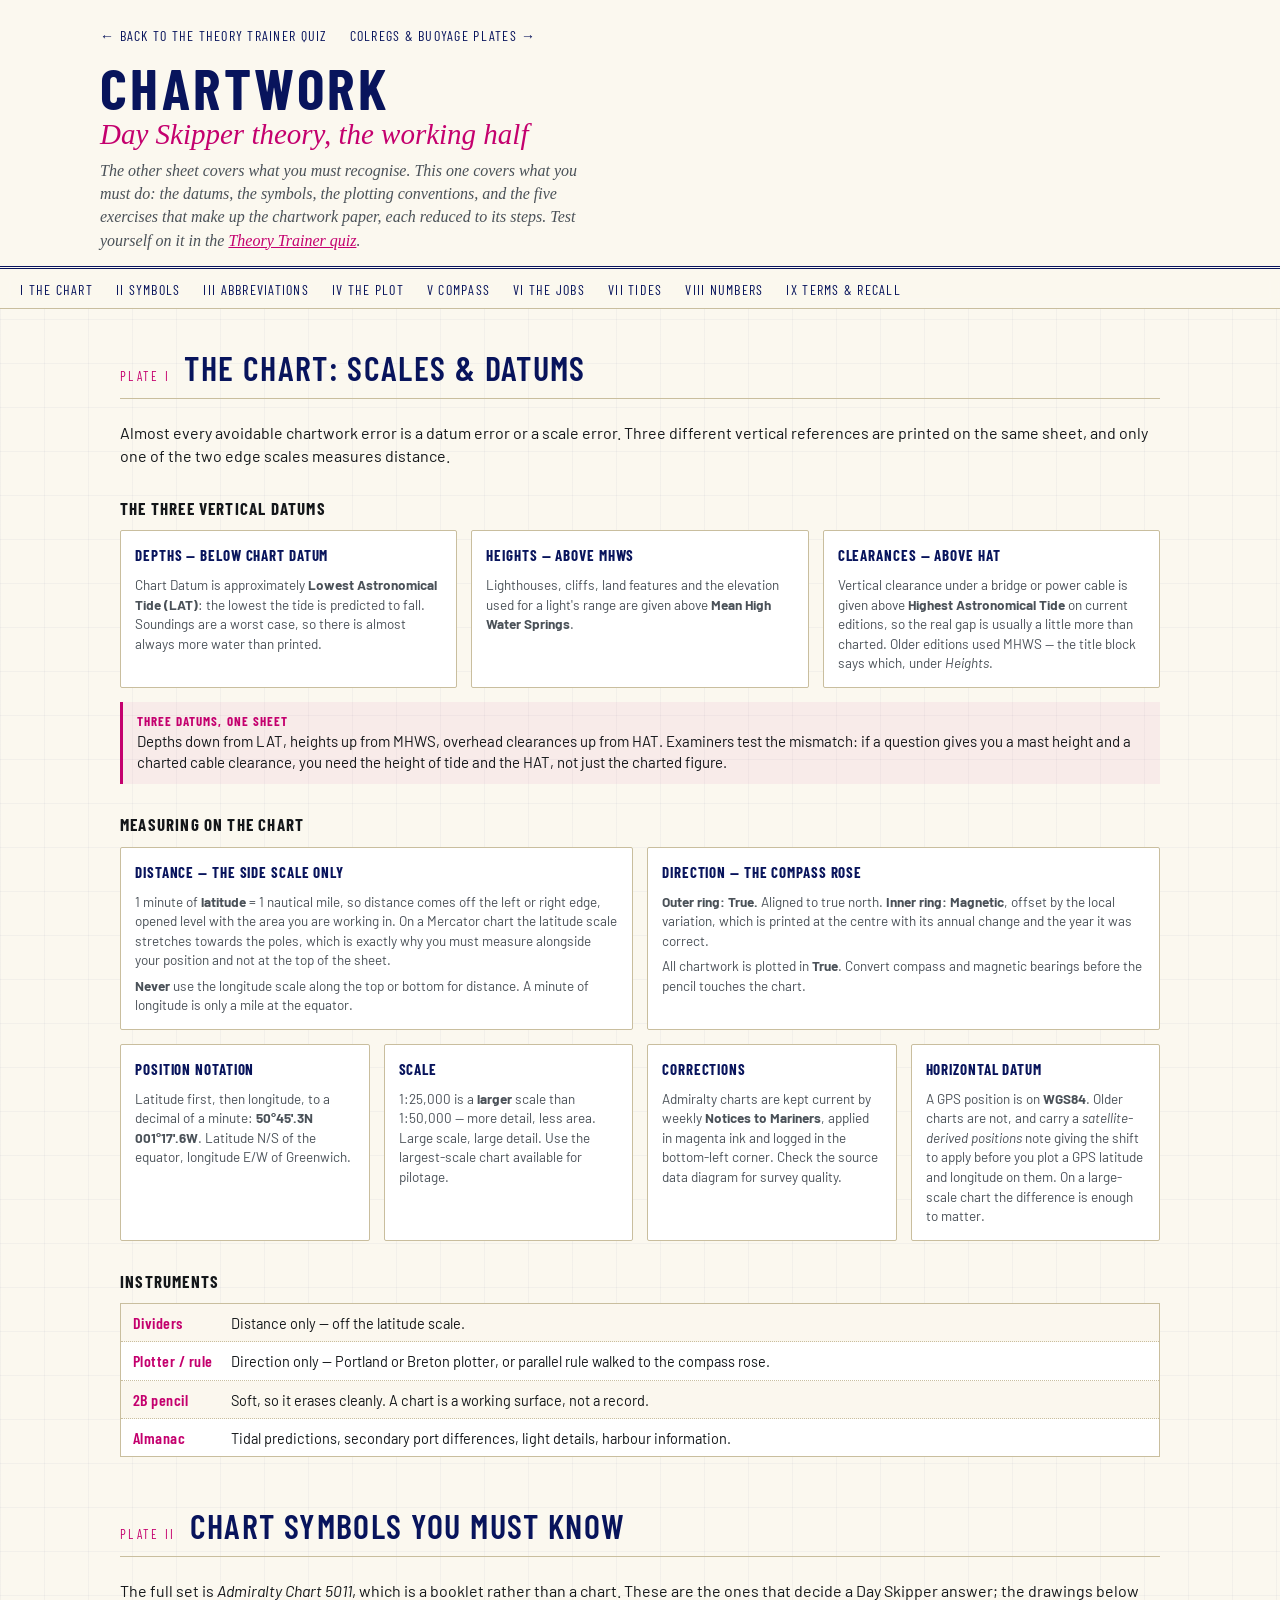
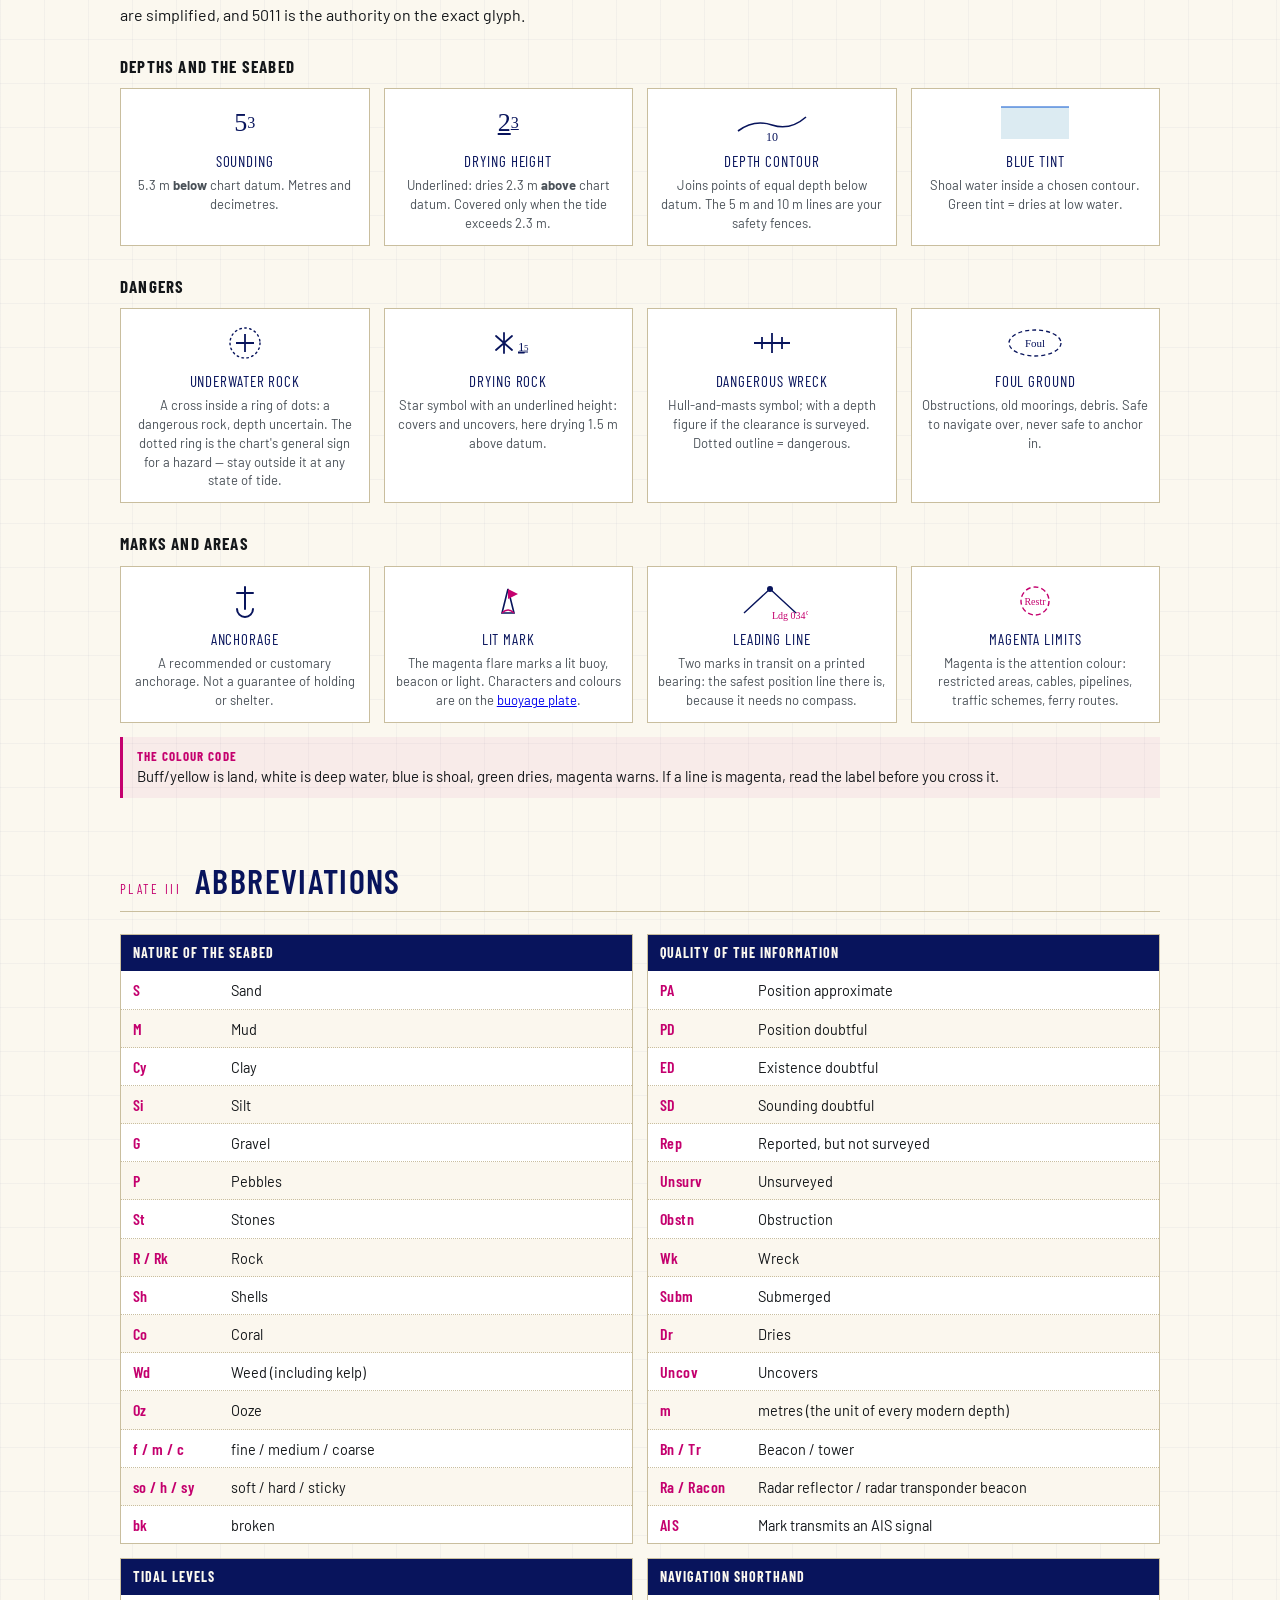
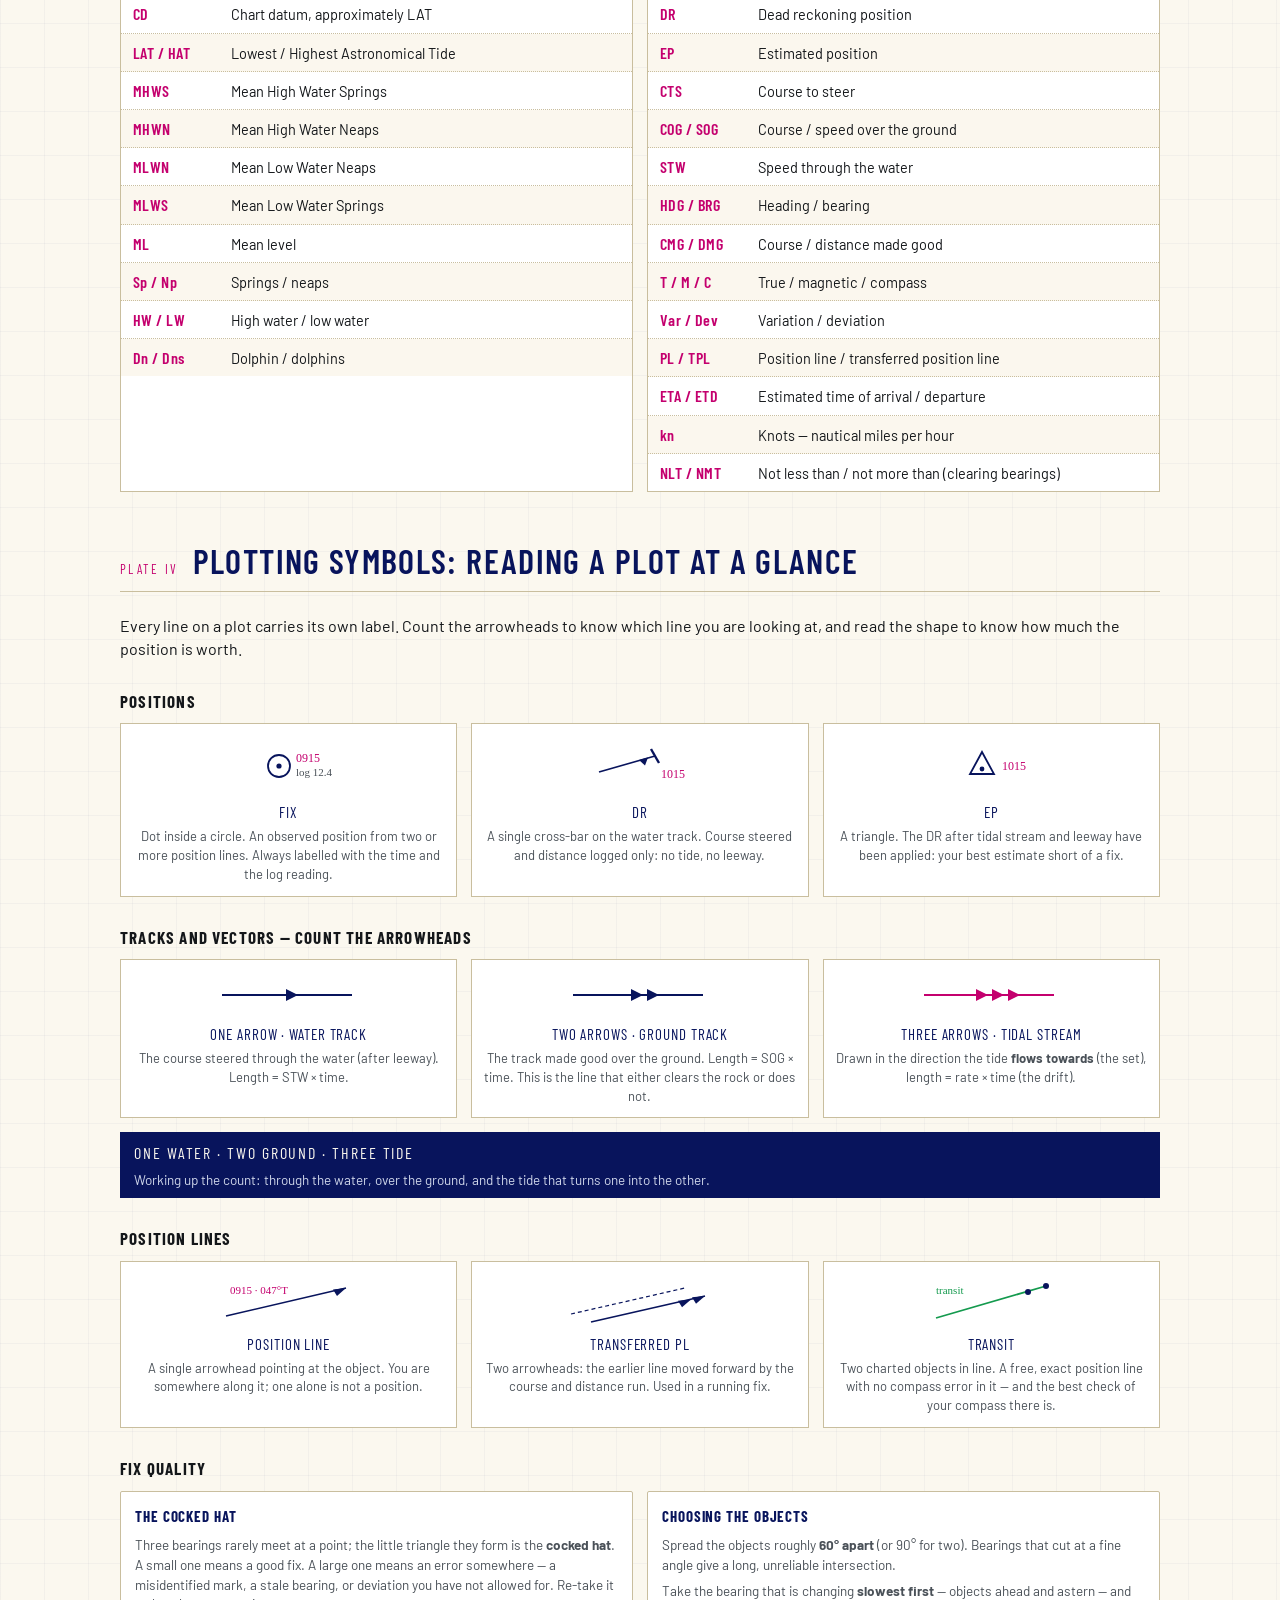
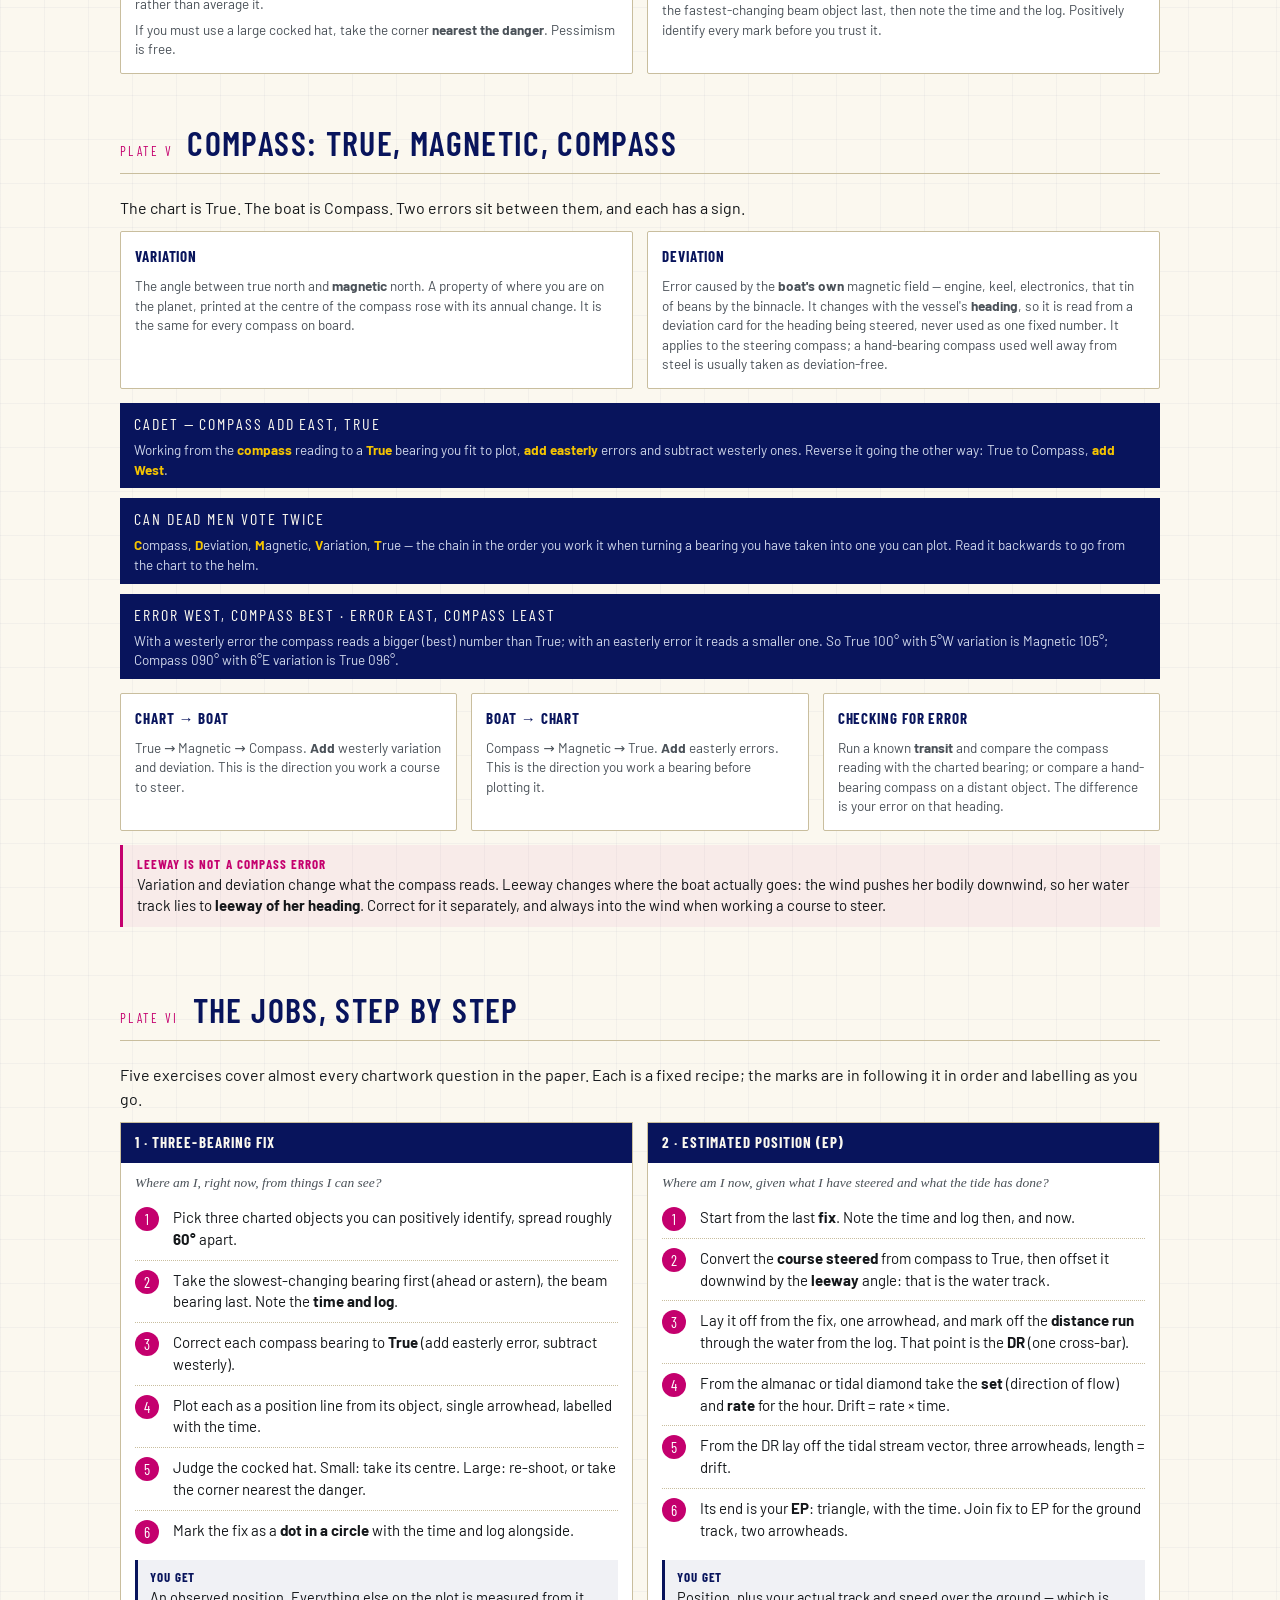
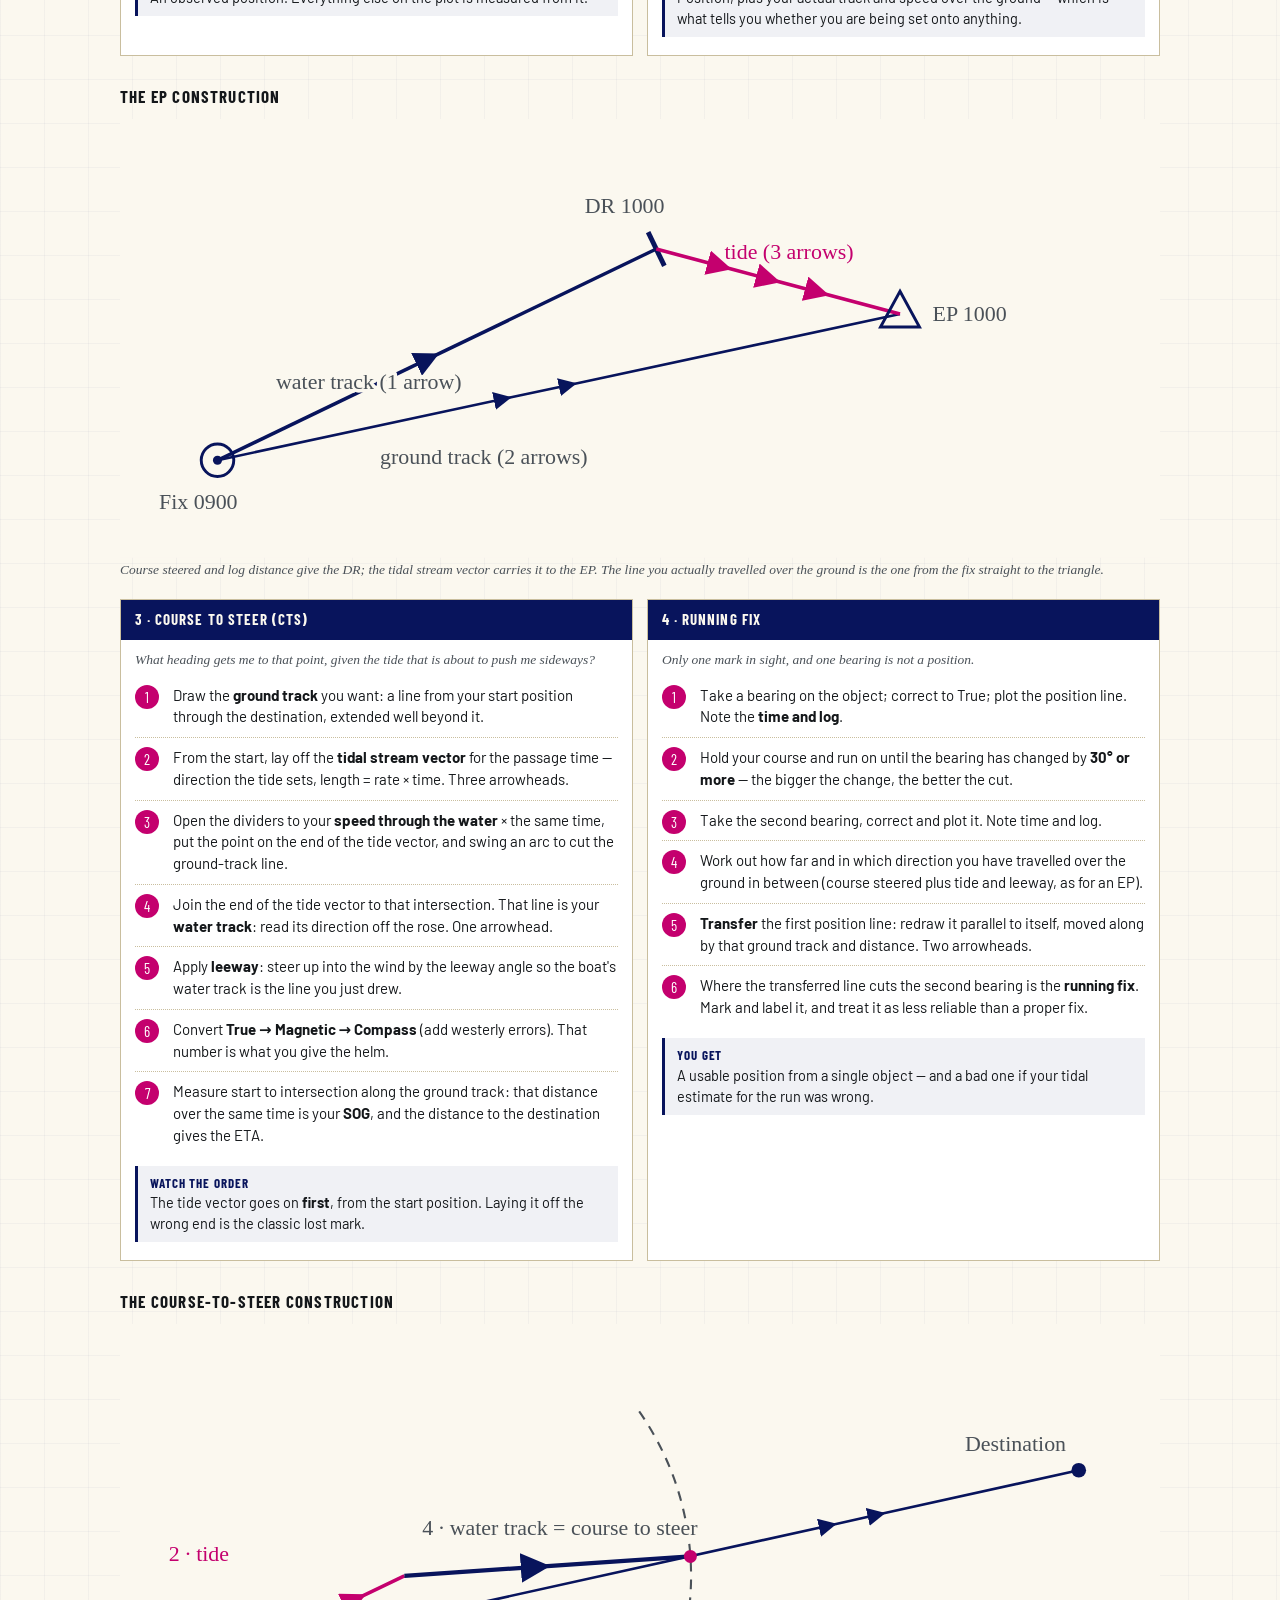
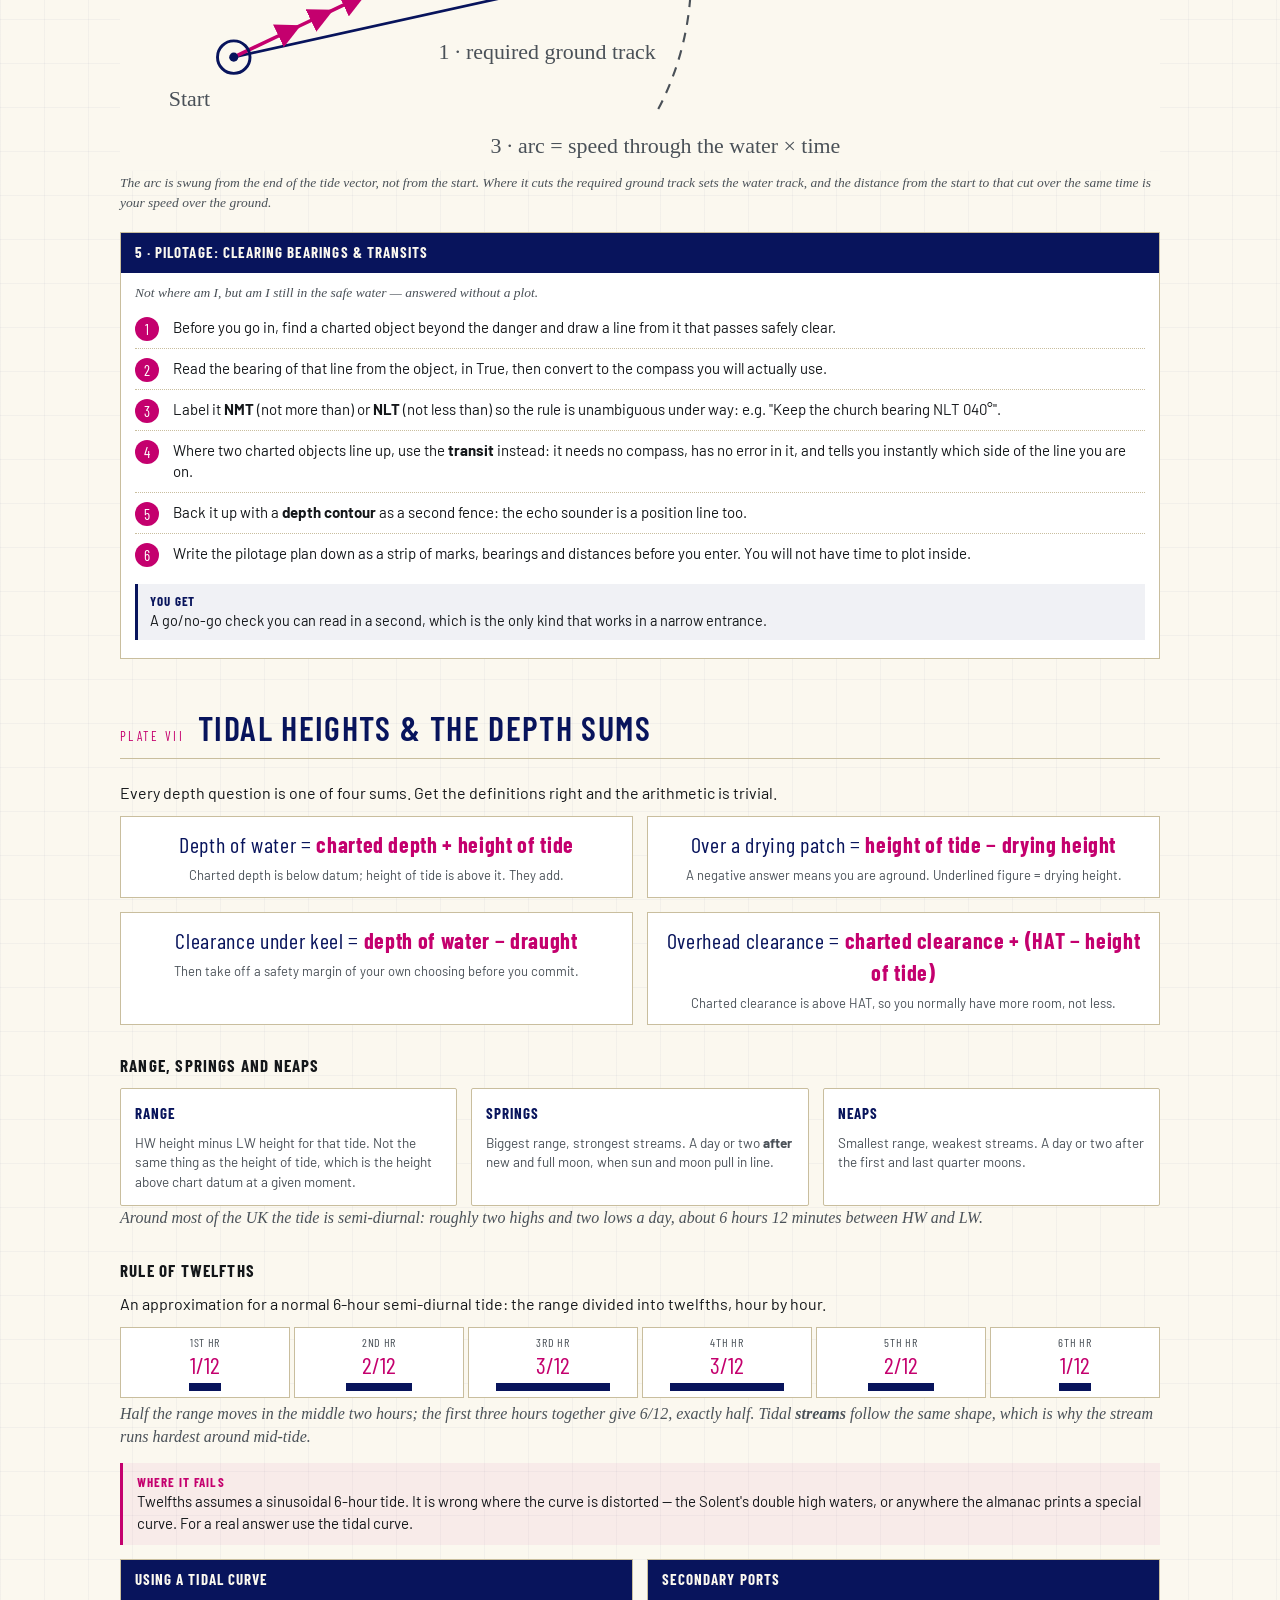
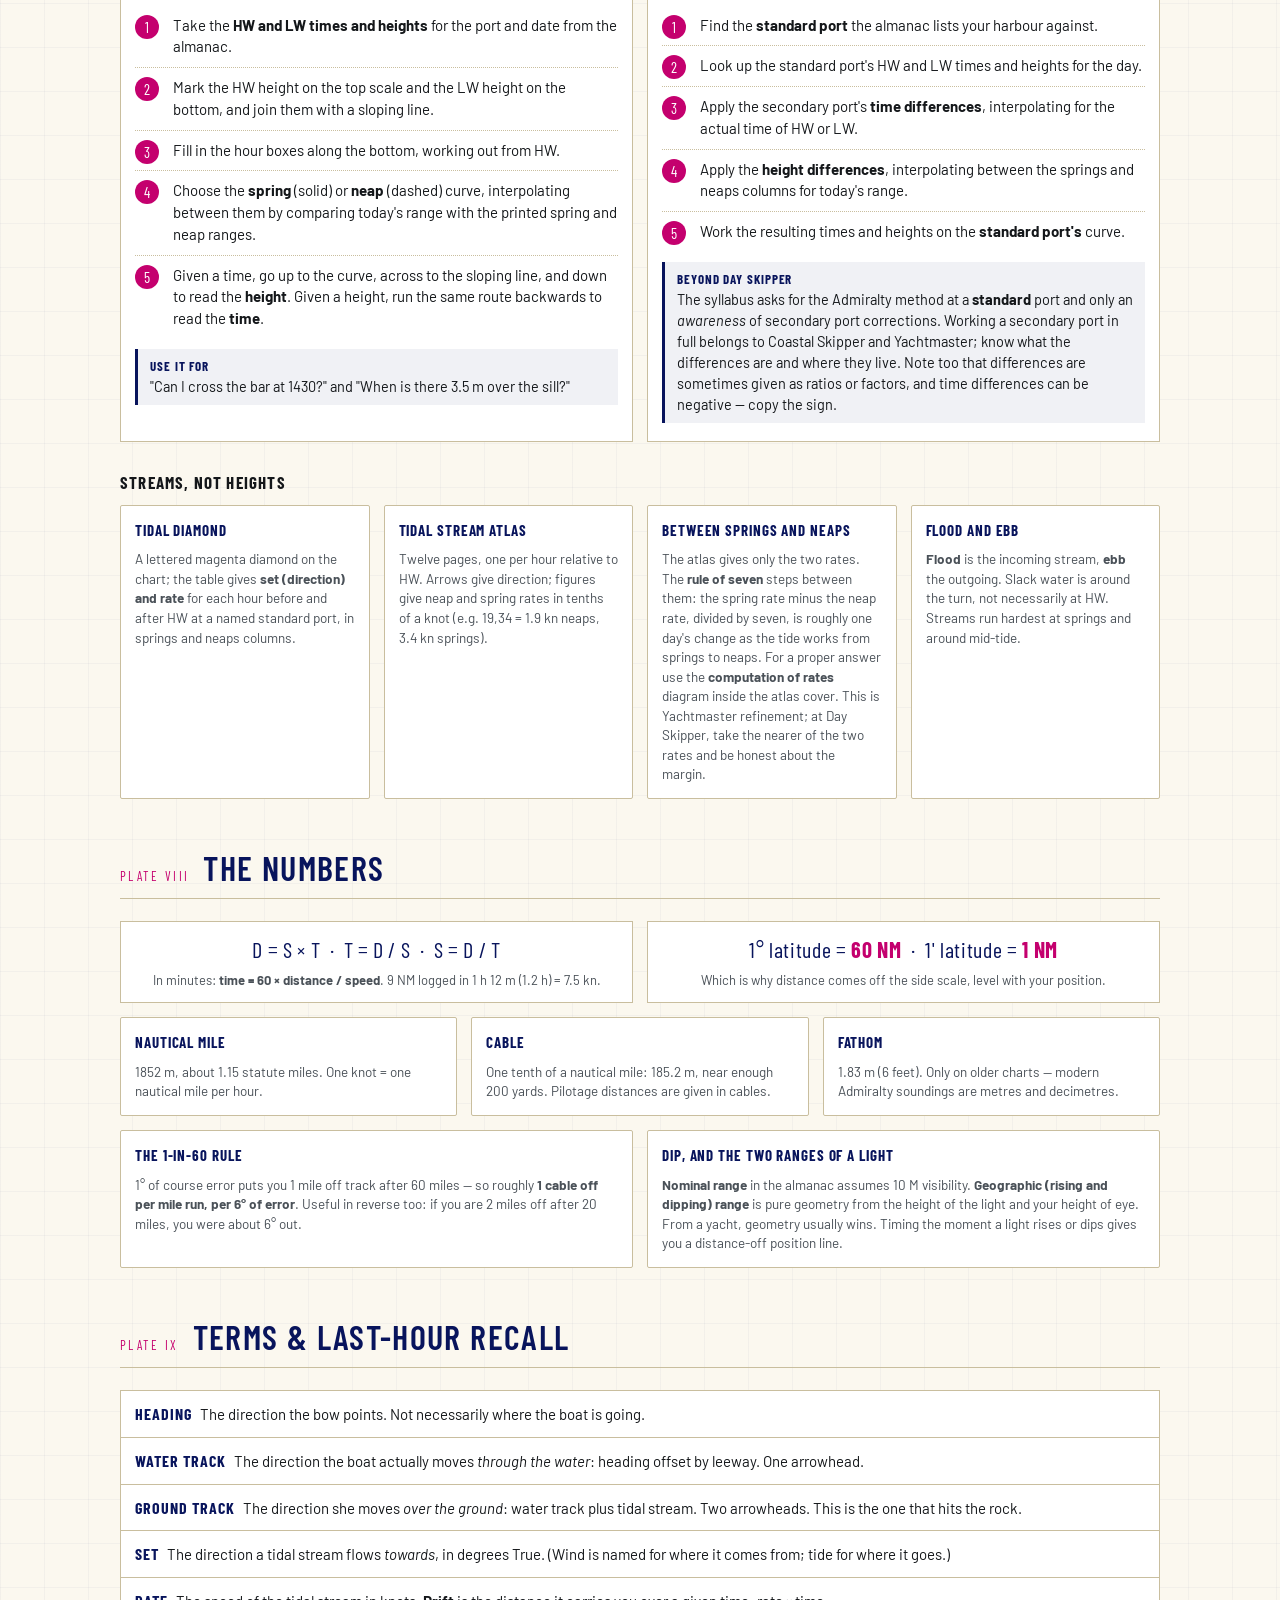
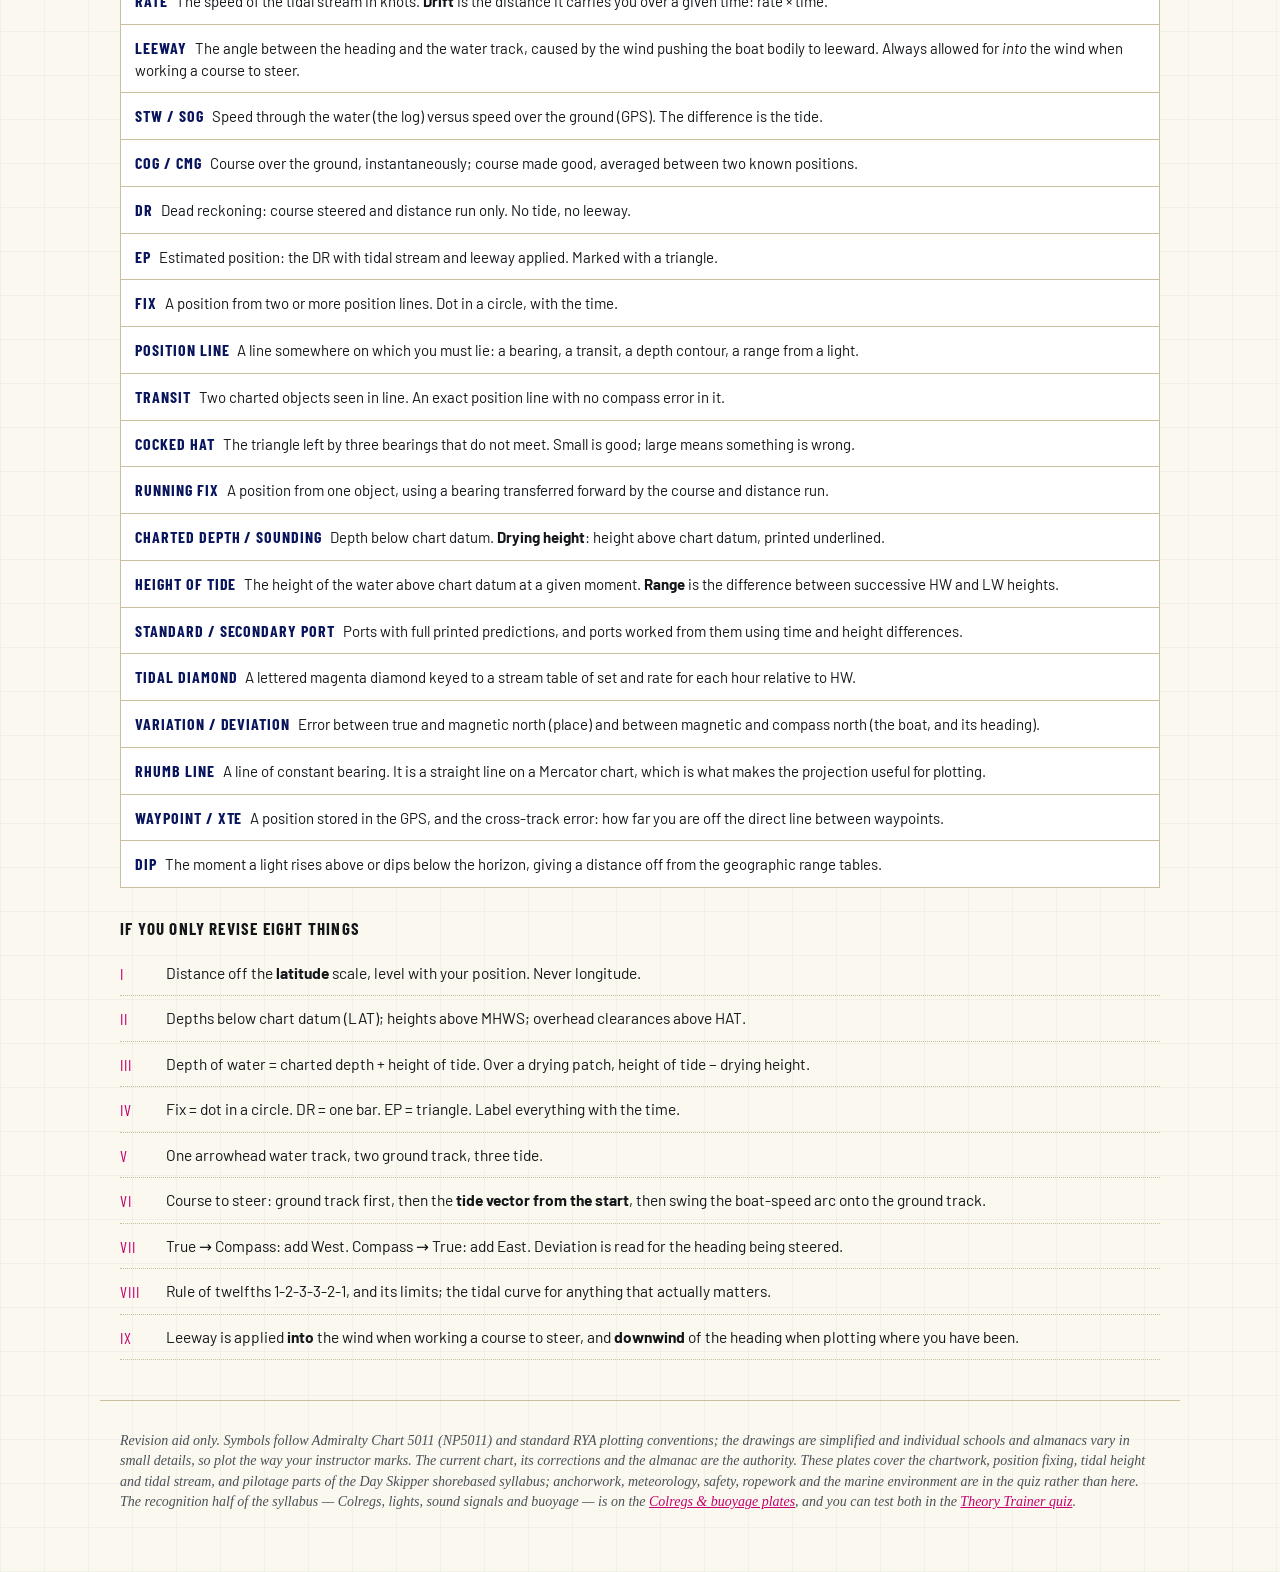
==== commit 8f318f76: "Correct the chartwork sheet against the RYA syllabus and NP5011 Checked the sheet against the Day Sk" ====
--- a/chartwork.html
+++ b/chartwork.html
@@ -231,7 +231,7 @@
     </div>
     <div class="card">
       <h4>Clearances — above HAT</h4>
-      <p class="sub">Vertical clearance under a bridge or power cable is given above <b>Highest Astronomical Tide</b>, so the real gap is usually a little more than charted.</p>
+      <p class="sub">Vertical clearance under a bridge or power cable is given above <b>Highest Astronomical Tide</b> on current editions, so the real gap is usually a little more than charted. Older editions used MHWS &mdash; the title block says which, under <em>Heights</em>.</p>
     </div>
   </div>
   <div class="trap"><b>Three datums, one sheet</b>Depths down from LAT, heights up from MHWS, overhead clearances up from HAT. Examiners test the mismatch: if a question gives you a mast height and a charted cable clearance, you need the height of tide and the HAT, not just the charted figure.</div>
@@ -254,6 +254,7 @@
     <div class="card"><h4>Position notation</h4><p class="sub">Latitude first, then longitude, to a decimal of a minute: <b>50&deg;45'.3N 001&deg;17'.6W</b>. Latitude N/S of the equator, longitude E/W of Greenwich.</p></div>
     <div class="card"><h4>Scale</h4><p class="sub">1:25,000 is a <b>larger</b> scale than 1:50,000 — more detail, less area. Large scale, large detail. Use the largest-scale chart available for pilotage.</p></div>
     <div class="card"><h4>Corrections</h4><p class="sub">Admiralty charts are kept current by weekly <b>Notices to Mariners</b>, applied in magenta ink and logged in the bottom-left corner. Check the source data diagram for survey quality.</p></div>
+    <div class="card"><h4>Horizontal datum</h4><p class="sub">A GPS position is on <b>WGS84</b>. Older charts are not, and carry a <em>satellite-derived positions</em> note giving the shift to apply before you plot a GPS latitude and longitude on them. On a large-scale chart the difference is enough to matter.</p></div>
   </div>
 
   <h3>Instruments</h3>
@@ -305,13 +306,12 @@
     <div class="sym">
       <svg width="72" height="44" viewBox="0 0 72 44" aria-hidden="true">
         <g stroke="#08145C" stroke-width="1.8" fill="none">
-          <path d="M36 10 V34 M24 22 H48"/>
+          <path d="M36 13 V31 M27 22 H45"/>
         </g>
-        <circle cx="30" cy="16" r="1.6" fill="#08145C"/><circle cx="42" cy="16" r="1.6" fill="#08145C"/>
-        <circle cx="30" cy="28" r="1.6" fill="#08145C"/><circle cx="42" cy="28" r="1.6" fill="#08145C"/>
+        <circle cx="36" cy="22" r="15" fill="none" stroke="#08145C" stroke-width="1.4" stroke-dasharray="1.5 3.5" stroke-linecap="round"/>
       </svg>
       <span class="label">Underwater rock</span>
-      <span class="gloss">Cross with dots: dangerous rock at or near datum. Stay off it at any state of tide.</span>
+      <span class="gloss">A cross inside a ring of dots: a dangerous rock, depth uncertain. The dotted ring is the chart's general sign for a hazard &mdash; stay outside it at any state of tide.</span>
     </div>
     <div class="sym">
       <svg width="72" height="44" viewBox="0 0 72 44" aria-hidden="true">
@@ -594,7 +594,8 @@
     </div>
   </div>
 
-  <div class="mnemonic">True &rarr; Virgins &rarr; Make &rarr; Dull &rarr; Company · Add Whisky<span>True, Variation, Magnetic, Deviation, Compass. Going <b>down</b> the list (True to Compass) you <b>add West</b> errors and subtract East. Going back up, the reverse.</span></div>
+  <div class="mnemonic">CADET &mdash; Compass ADd East, True<span>Working from the <b>compass</b> reading to a <b>True</b> bearing you fit to plot, <b>add easterly</b> errors and subtract westerly ones. Reverse it going the other way: True to Compass, <b>add West</b>.</span></div>
+  <div class="mnemonic" style="margin-top:10px">Can Dead Men Vote Twice<span><b>C</b>ompass, <b>D</b>eviation, <b>M</b>agnetic, <b>V</b>ariation, <b>T</b>rue &mdash; the chain in the order you work it when turning a bearing you have taken into one you can plot. Read it backwards to go from the chart to the helm.</span></div>
   <div class="mnemonic" style="margin-top:10px">Error West, compass Best · Error East, compass Least<span>With a westerly error the compass reads a bigger (best) number than True; with an easterly error it reads a smaller one. So True 100&deg; with 5&deg;W variation is Magnetic 105&deg;; Compass 090&deg; with 6&deg;E variation is True 096&deg;.</span></div>
 
   <div class="grid g3" style="margin-top:14px">
@@ -813,7 +814,7 @@
         <li>Apply the <b>height differences</b>, interpolating between the springs and neaps columns for today's range.</li>
         <li>Work the resulting times and heights on the <b>standard port's</b> curve.</li>
       </ol>
-      <div class="out"><b>Watch for</b>Differences are sometimes given as ratios or factors, and time differences can be negative. Copy the sign.</div>
+      <div class="out"><b>Beyond Day Skipper</b>The syllabus asks for the Admiralty method at a <b>standard</b> port and only an <em>awareness</em> of secondary port corrections. Working a secondary port in full belongs to Coastal Skipper and Yachtmaster; know what the differences are and where they live. Note too that differences are sometimes given as ratios or factors, and time differences can be negative &mdash; copy the sign.</div>
     </div>
   </div>
 
@@ -821,6 +822,7 @@
   <div class="grid g3">
     <div class="card"><h4>Tidal diamond</h4><p class="sub">A lettered magenta diamond on the chart; the table gives <b>set (direction) and rate</b> for each hour before and after HW at a named standard port, in springs and neaps columns.</p></div>
     <div class="card"><h4>Tidal stream atlas</h4><p class="sub">Twelve pages, one per hour relative to HW. Arrows give direction; figures give neap and spring rates in tenths of a knot (e.g. 19,34 = 1.9 kn neaps, 3.4 kn springs).</p></div>
+    <div class="card"><h4>Between springs and neaps</h4><p class="sub">The atlas gives only the two rates. The <b>rule of seven</b> steps between them: the spring rate minus the neap rate, divided by seven, is roughly one day's change as the tide works from springs to neaps. For a proper answer use the <b>computation of rates</b> diagram inside the atlas cover. This is Yachtmaster refinement; at Day Skipper, take the nearer of the two rates and be honest about the margin.</p></div>
     <div class="card"><h4>Flood and ebb</h4><p class="sub"><b>Flood</b> is the incoming stream, <b>ebb</b> the outgoing. Slack water is around the turn, not necessarily at HW. Streams run hardest at springs and around mid-tide.</p></div>
   </div>
 </section>
@@ -903,7 +905,7 @@
 </section>
 
 <footer>
-  <div class="wrap">Revision aid only. Symbols follow Admiralty Chart 5011 and standard RYA plotting conventions; individual schools and almanacs vary in small details, so plot the way your instructor marks. The current chart, its corrections and the almanac are the authority. The recognition half of the syllabus — Colregs, lights, sound signals and buoyage — is on the <a href="cheatsheet.html">Colregs &amp; buoyage plates</a>, and you can test both in the <a href="index.html">Theory Trainer quiz</a>.</div>
+  <div class="wrap">Revision aid only. Symbols follow Admiralty Chart 5011 (NP5011) and standard RYA plotting conventions; the drawings are simplified and individual schools and almanacs vary in small details, so plot the way your instructor marks. The current chart, its corrections and the almanac are the authority. These plates cover the chartwork, position fixing, tidal height and tidal stream, and pilotage parts of the Day Skipper shorebased syllabus; anchorwork, meteorology, safety, ropework and the marine environment are in the quiz rather than here. The recognition half of the syllabus — Colregs, lights, sound signals and buoyage — is on the <a href="cheatsheet.html">Colregs &amp; buoyage plates</a>, and you can test both in the <a href="index.html">Theory Trainer quiz</a>.</div>
 </footer>
 
 </body>
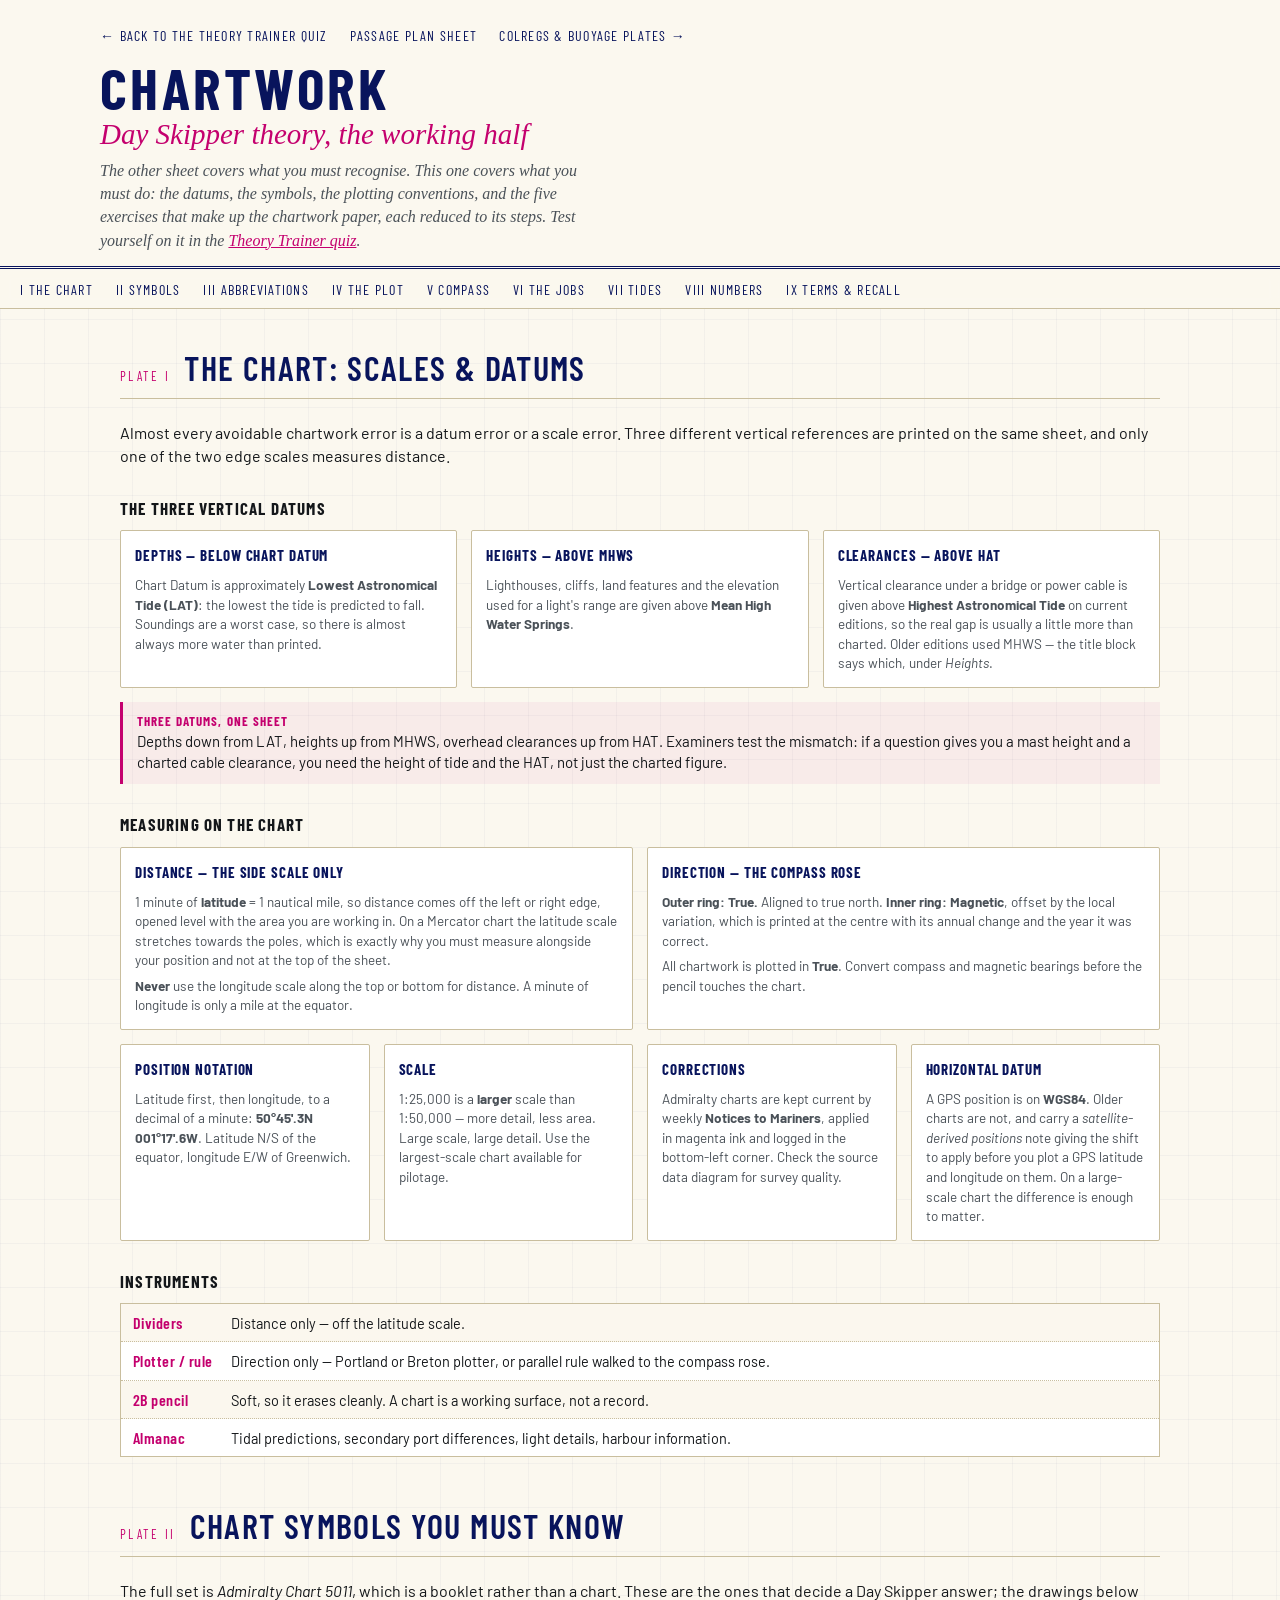
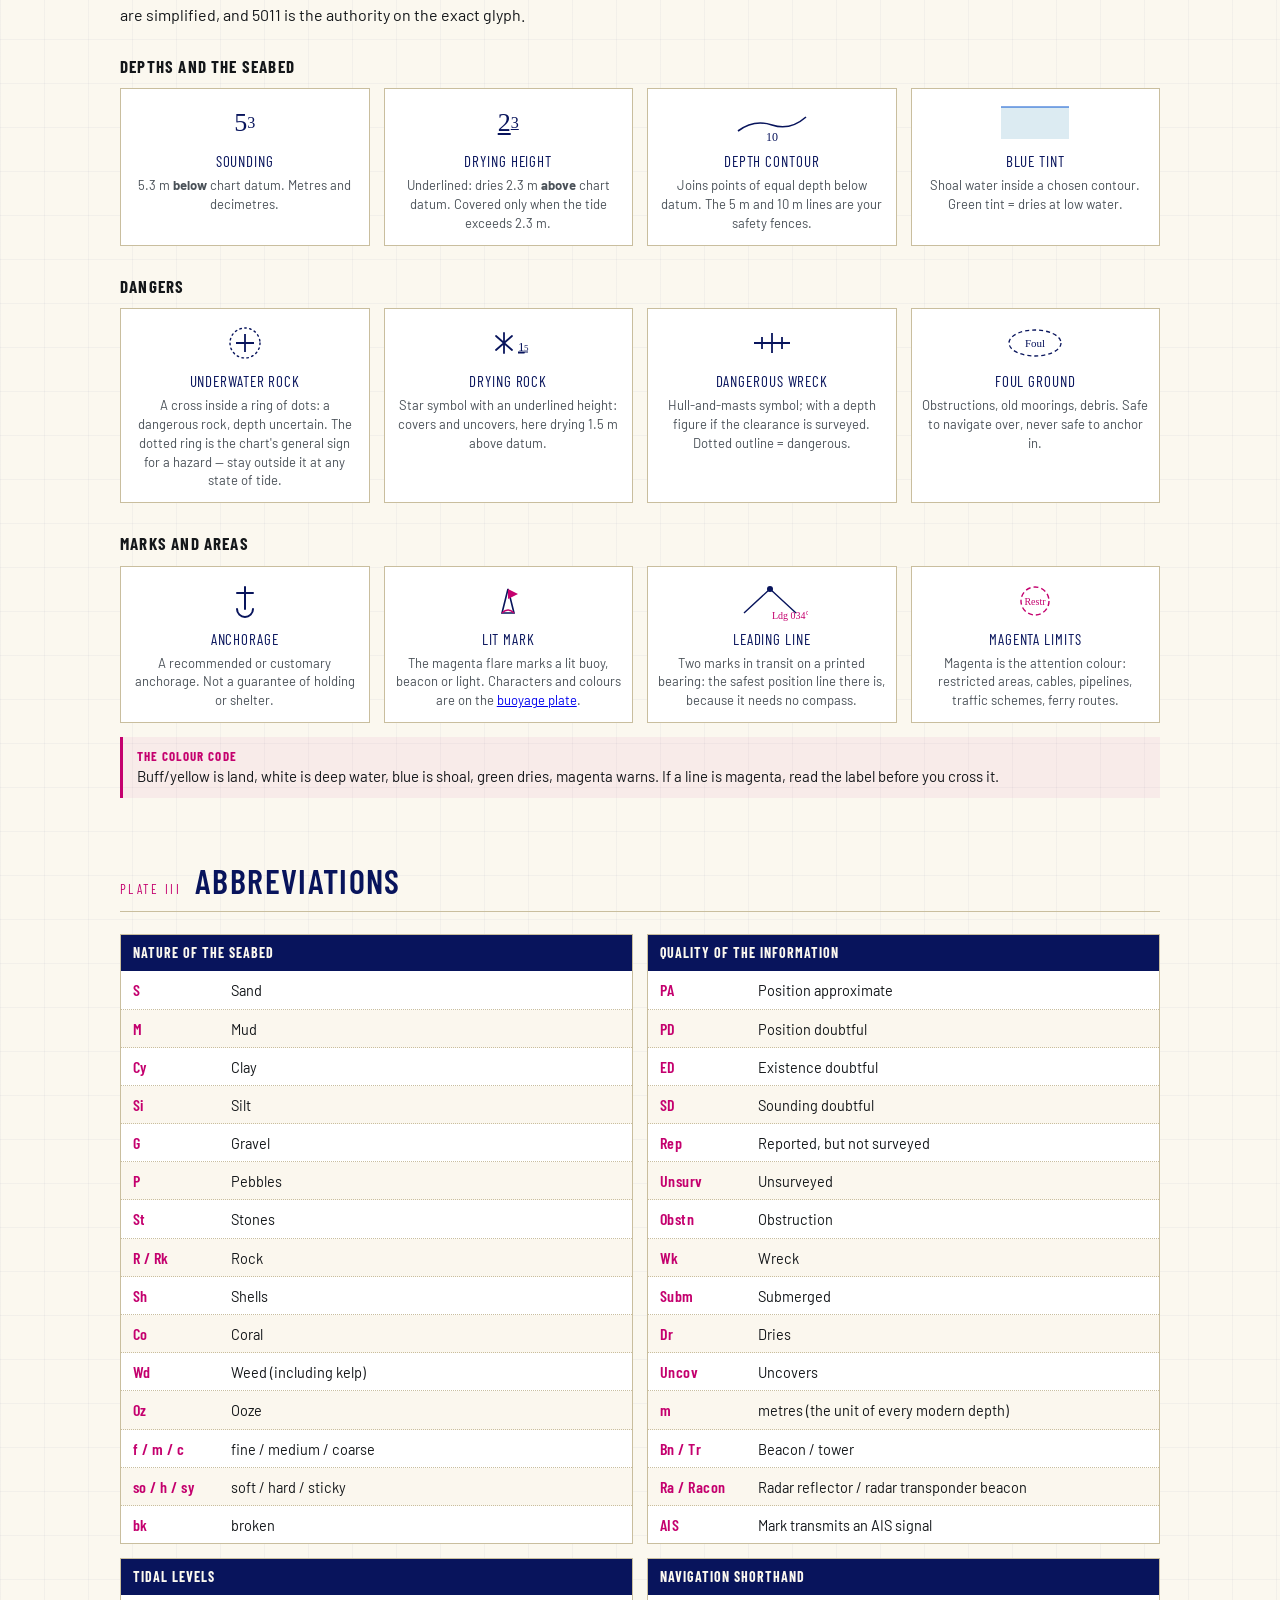
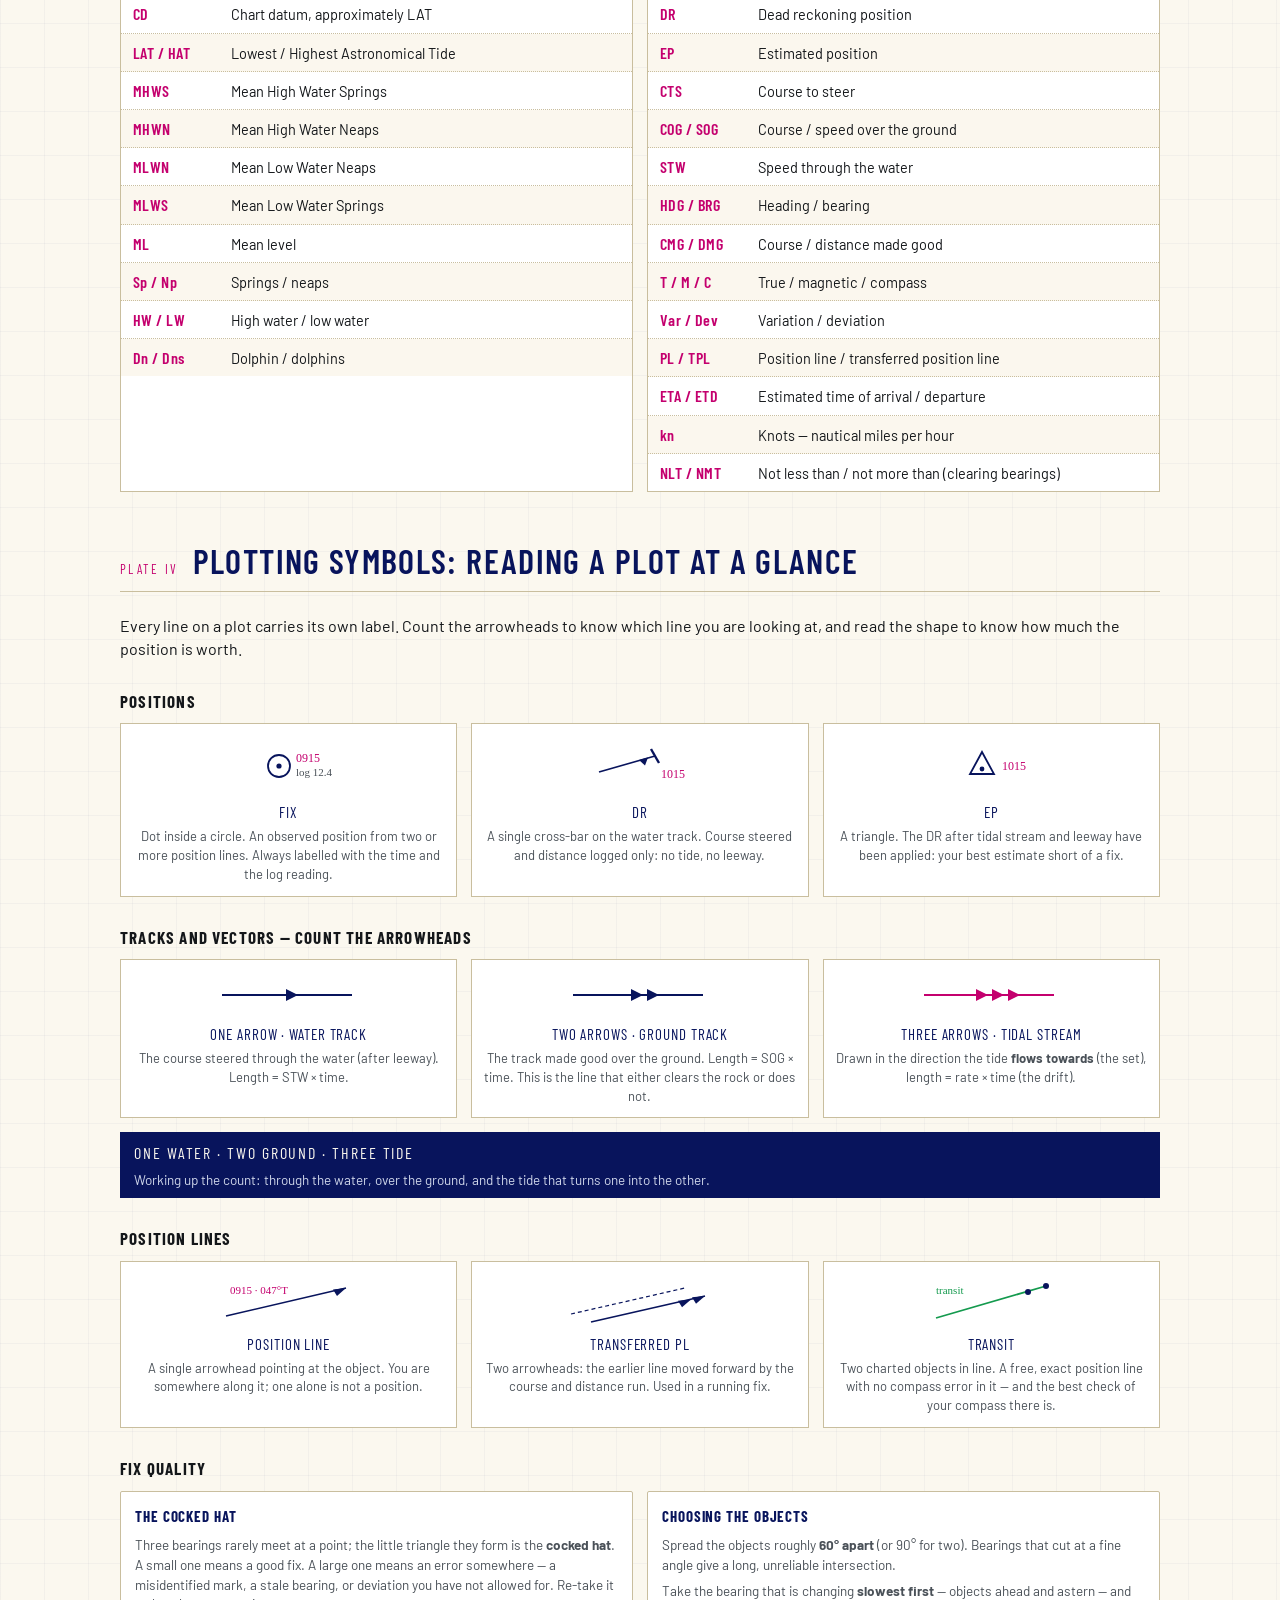
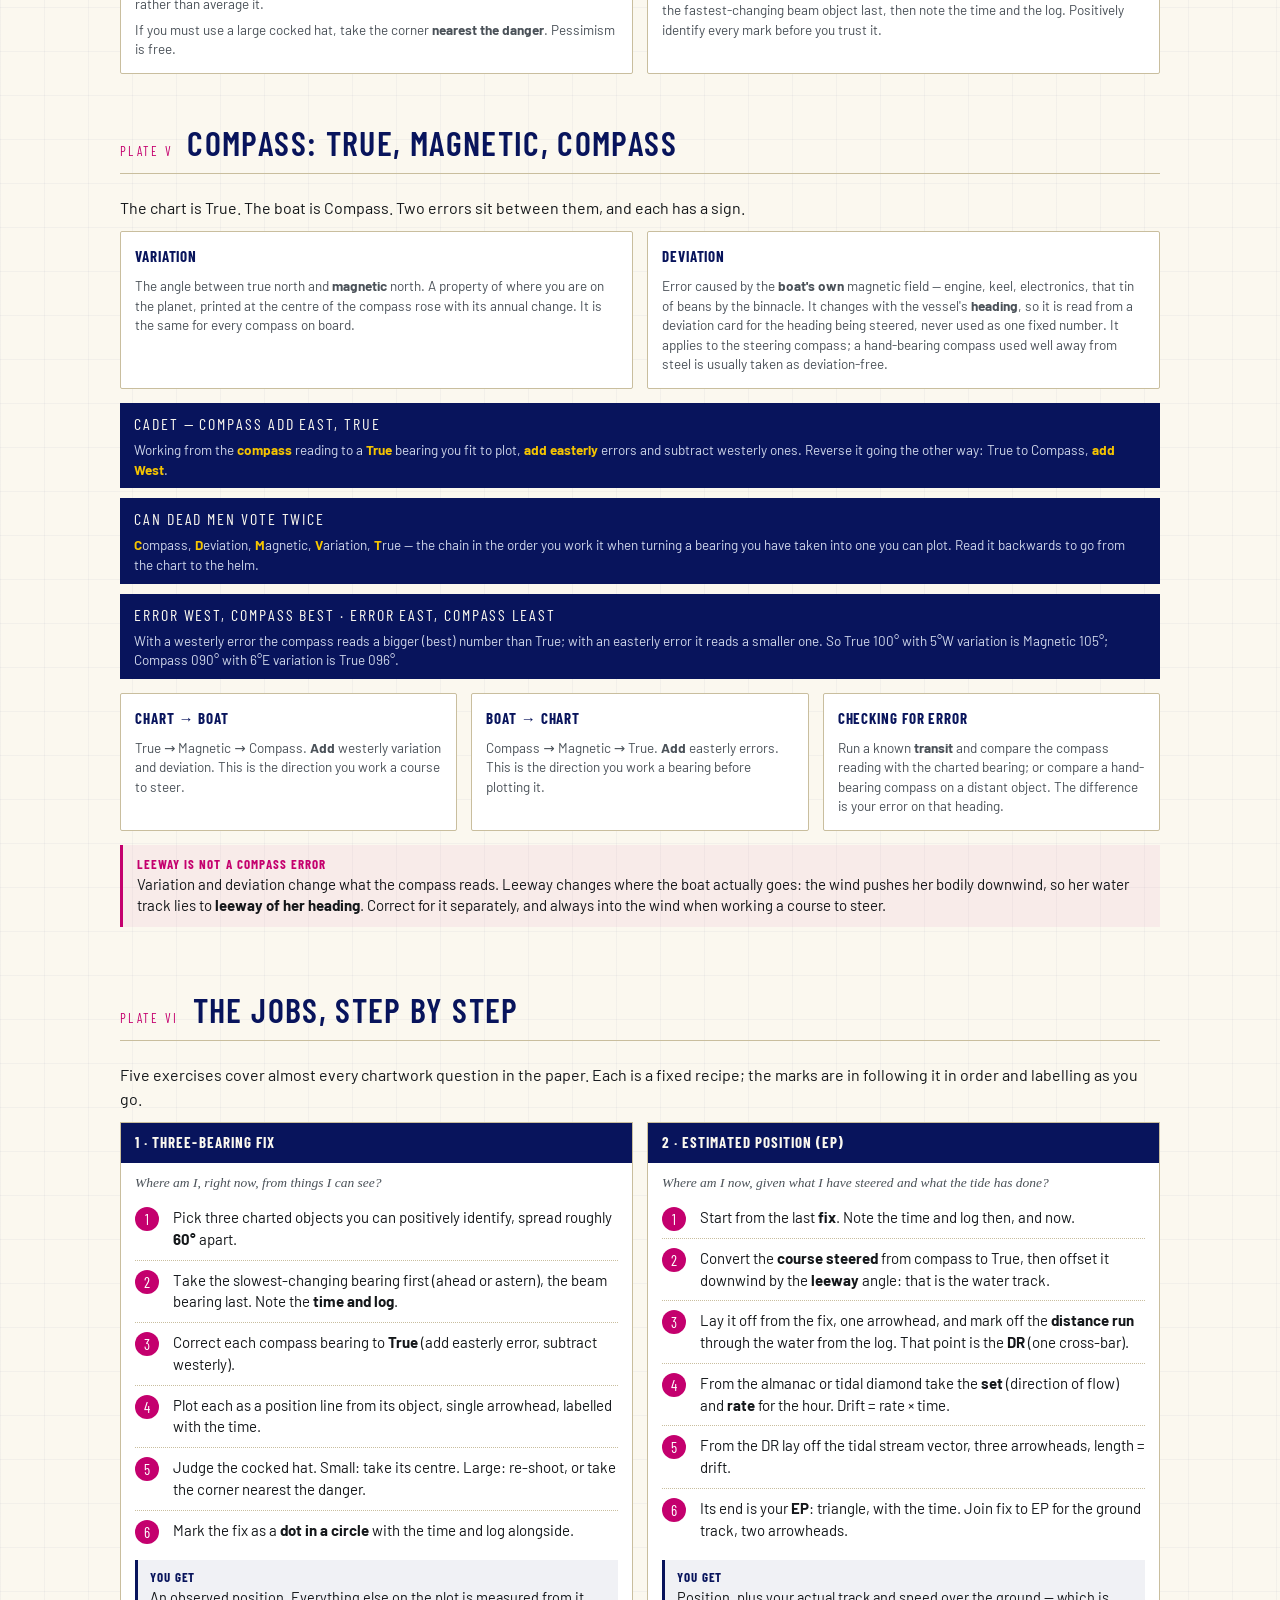
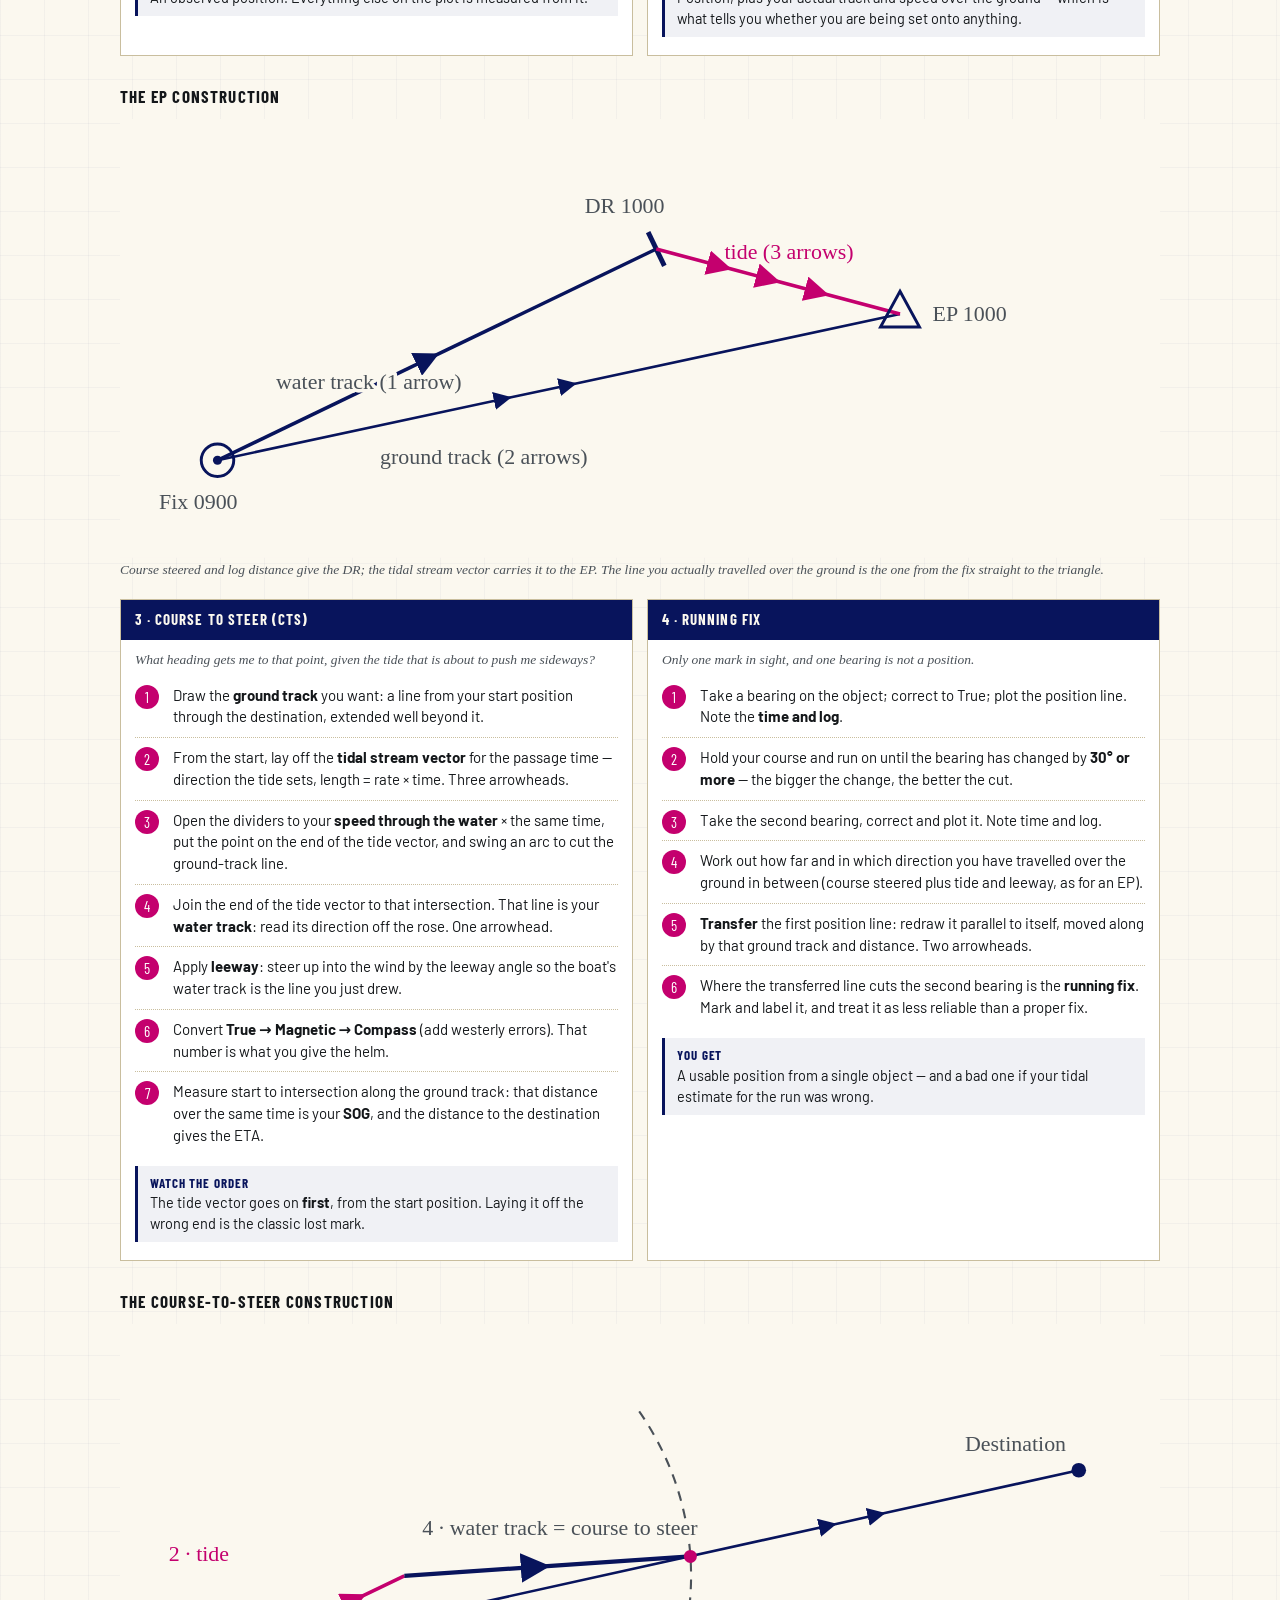
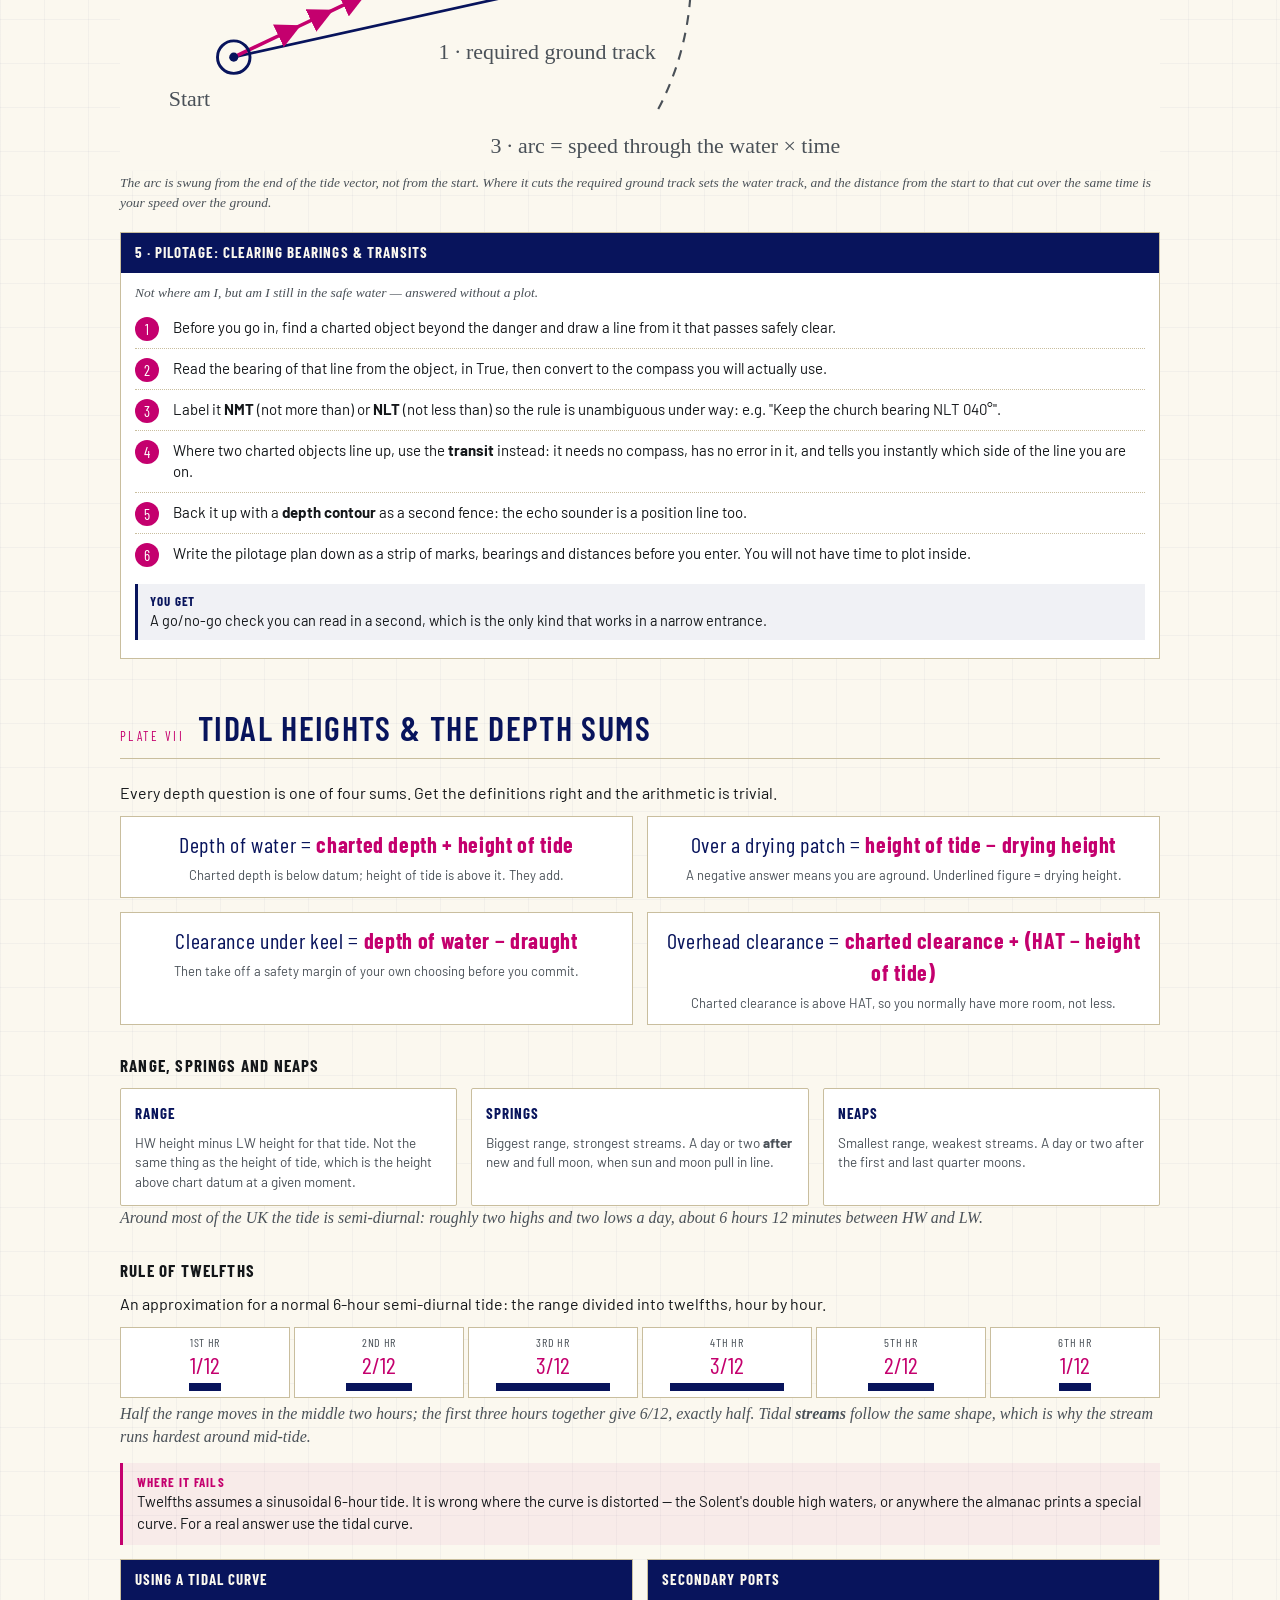
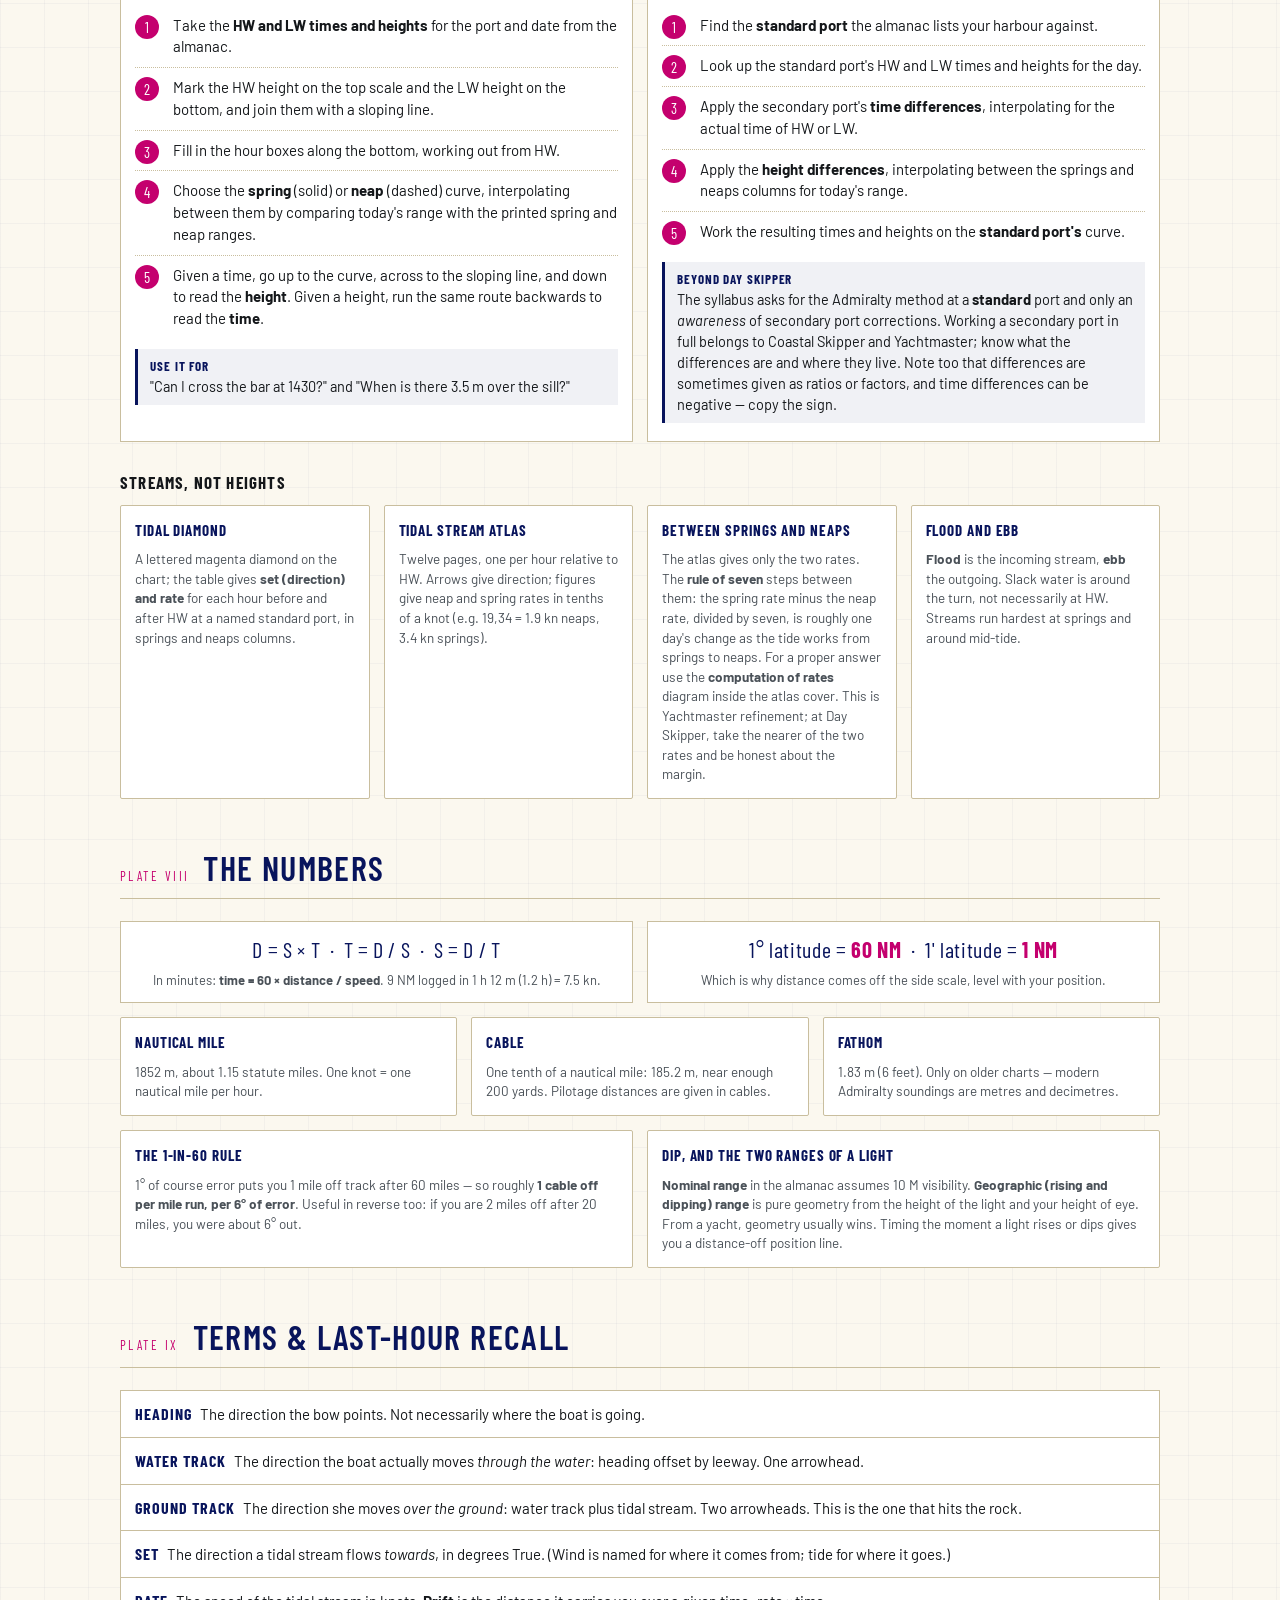
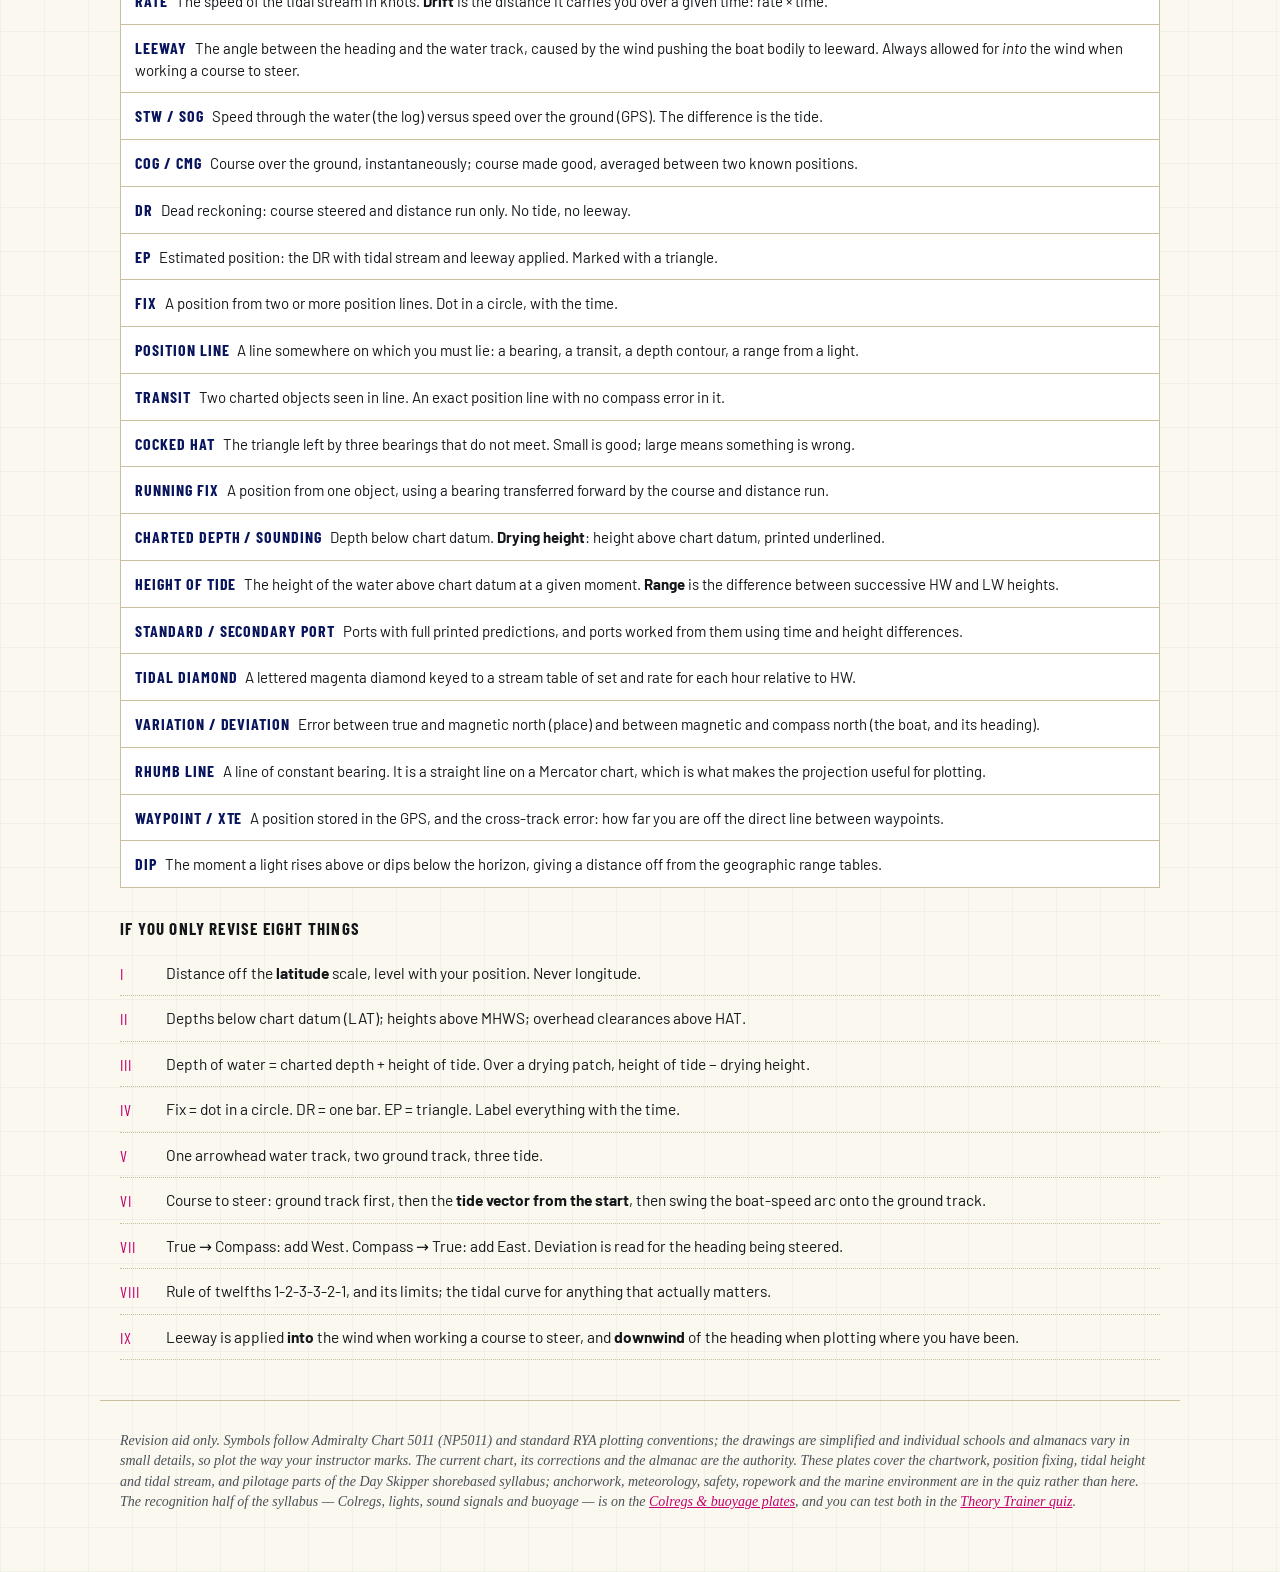
==== commit d1b4f203: "Add a fillable, printable passage plan sheet New passage-plan.html, in the same plate style as the c" ====
--- a/chartwork.html
+++ b/chartwork.html
@@ -195,6 +195,7 @@
   <div class="wrap">
     <p class="backlink">
       <a href="index.html">&larr; Back to the Theory Trainer quiz</a>
+      <a href="passage-plan.html">Passage plan sheet</a>
       <a href="cheatsheet.html">Colregs &amp; buoyage plates &rarr;</a>
     </p>
     <h1>Chartwork<em>Day Skipper theory, the working half</em></h1>
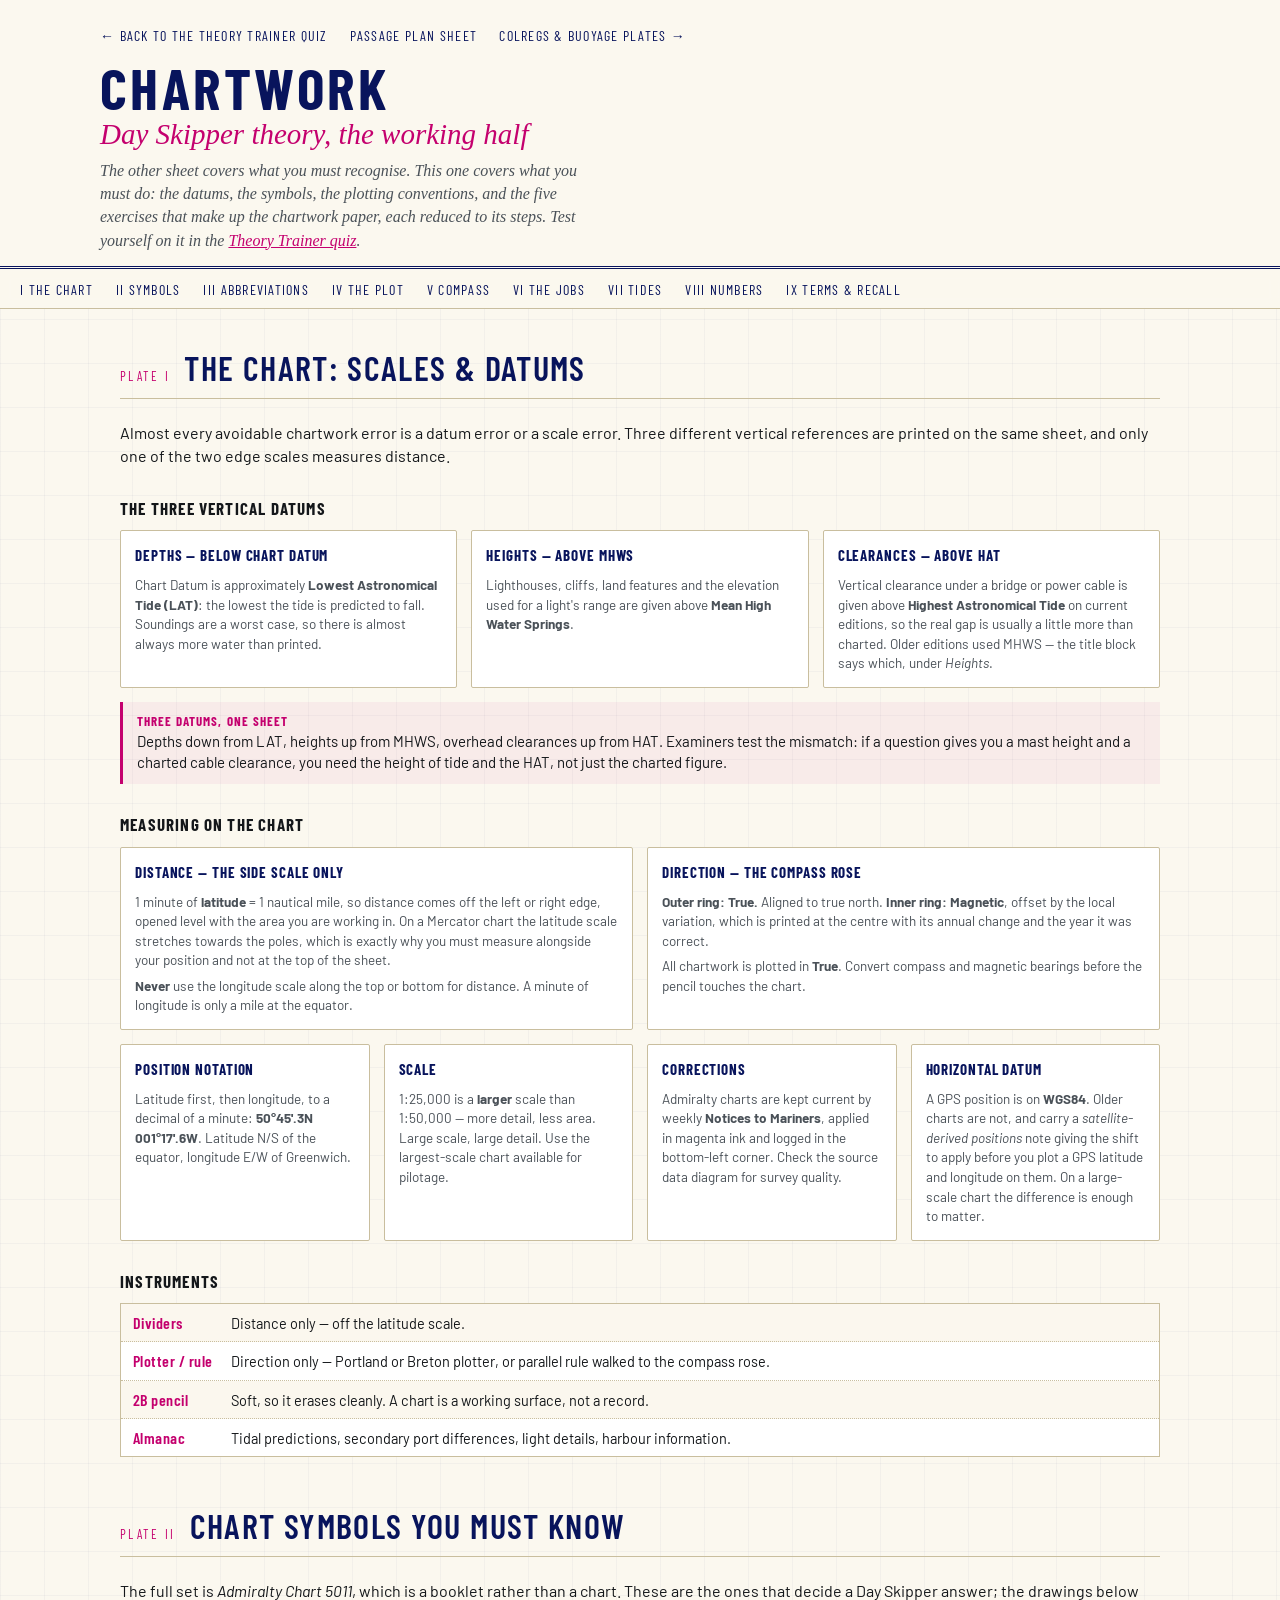
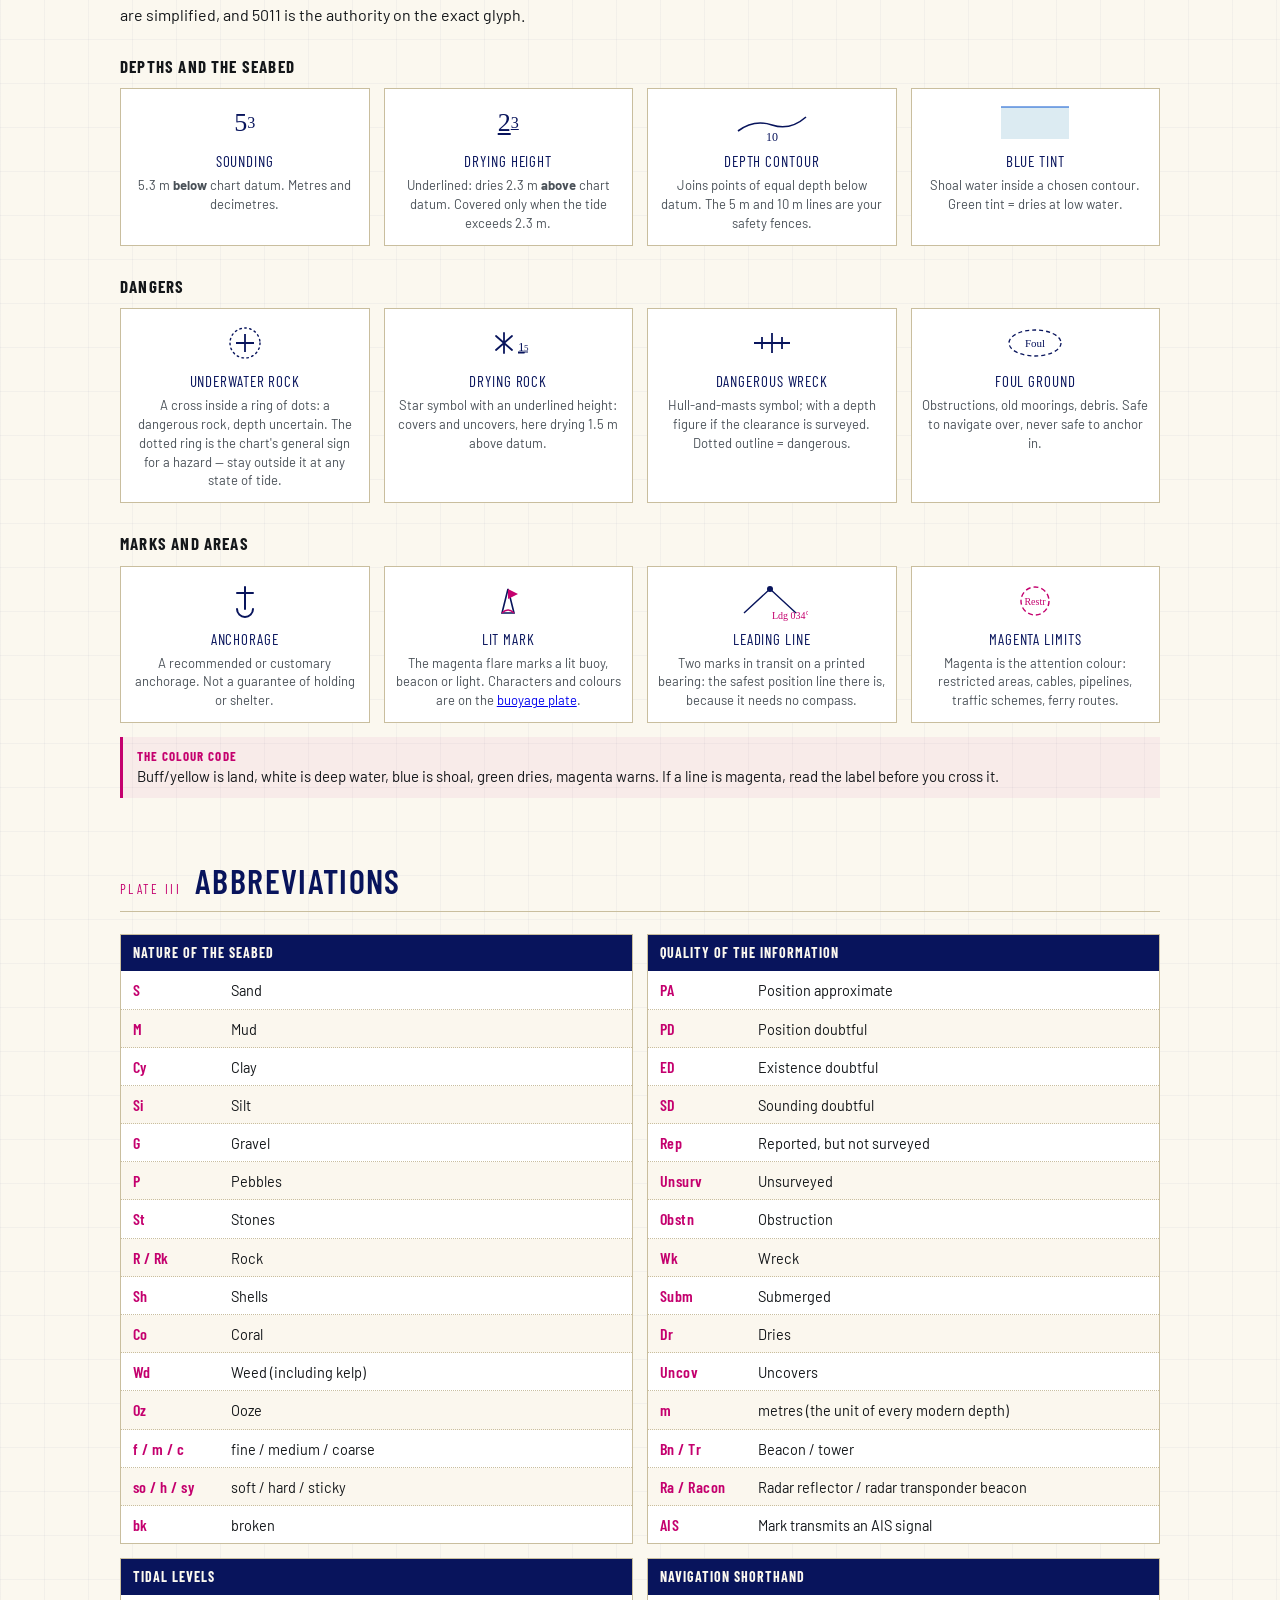
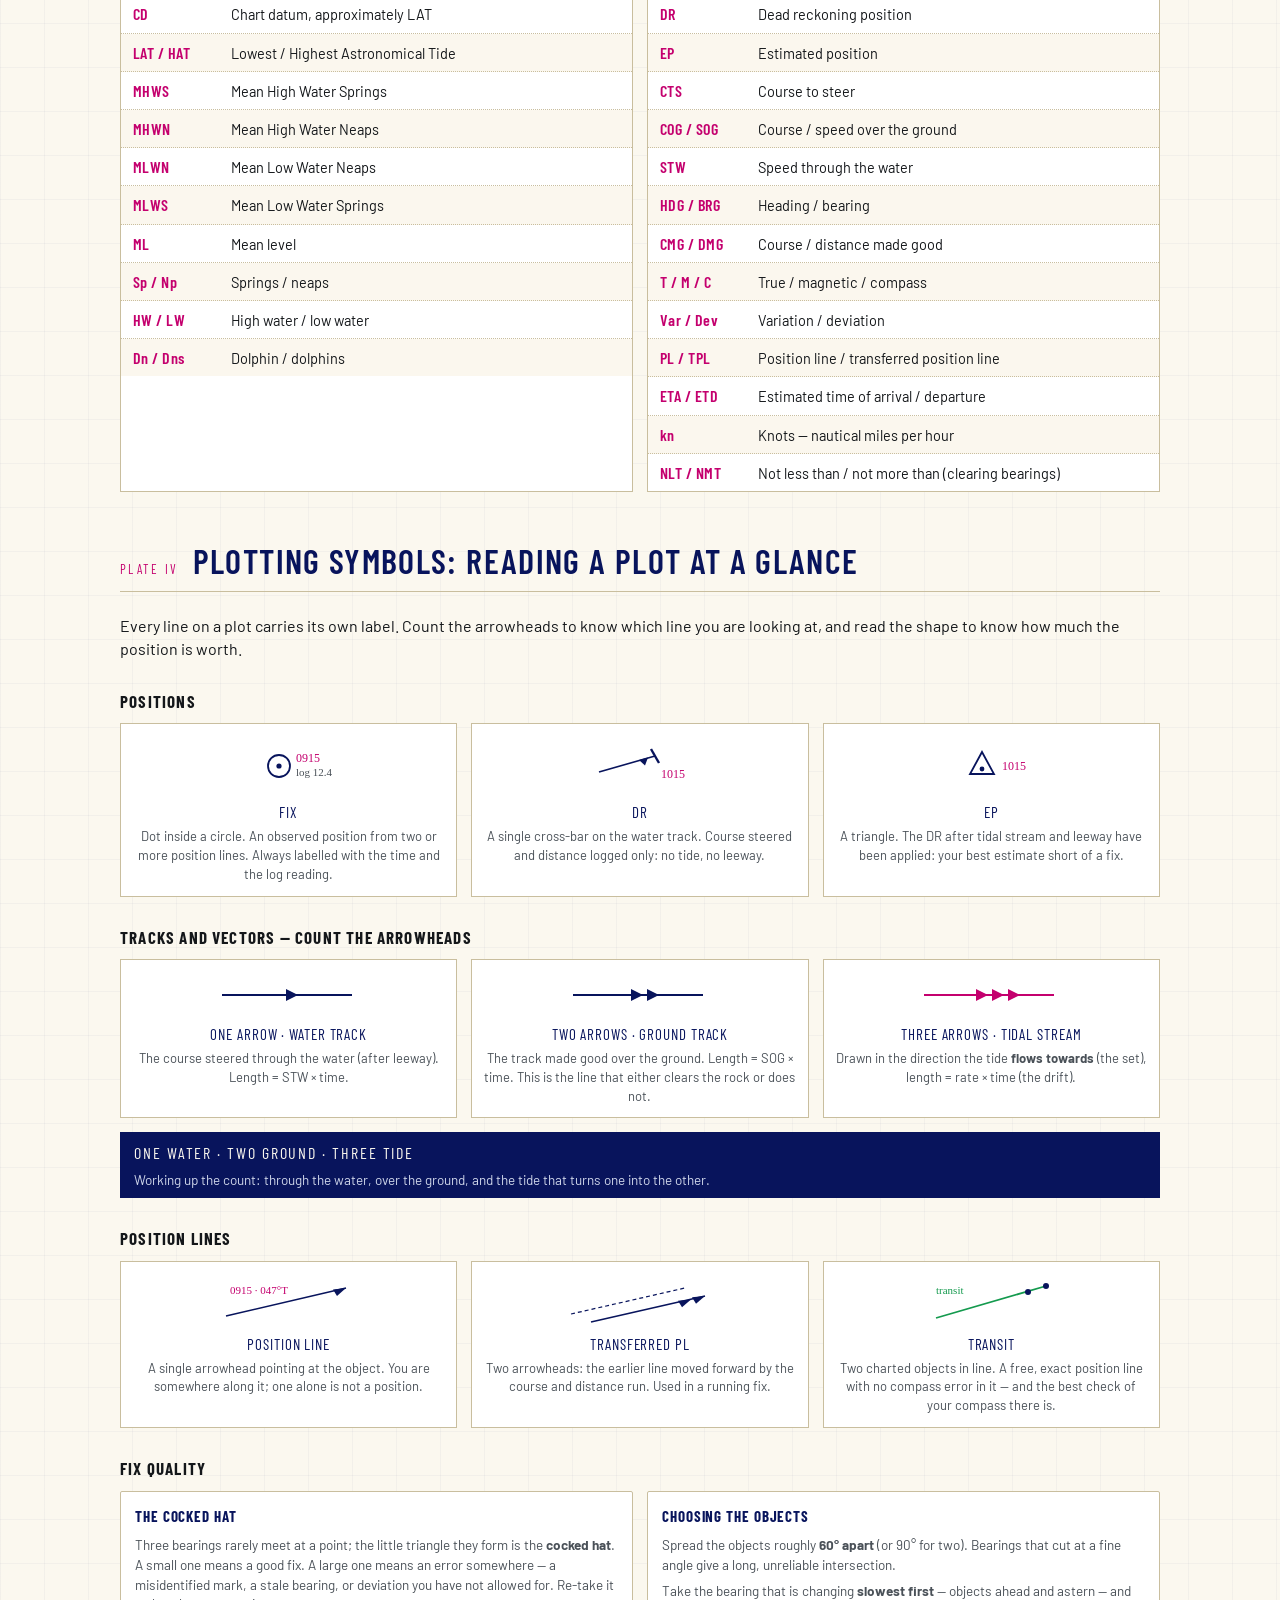
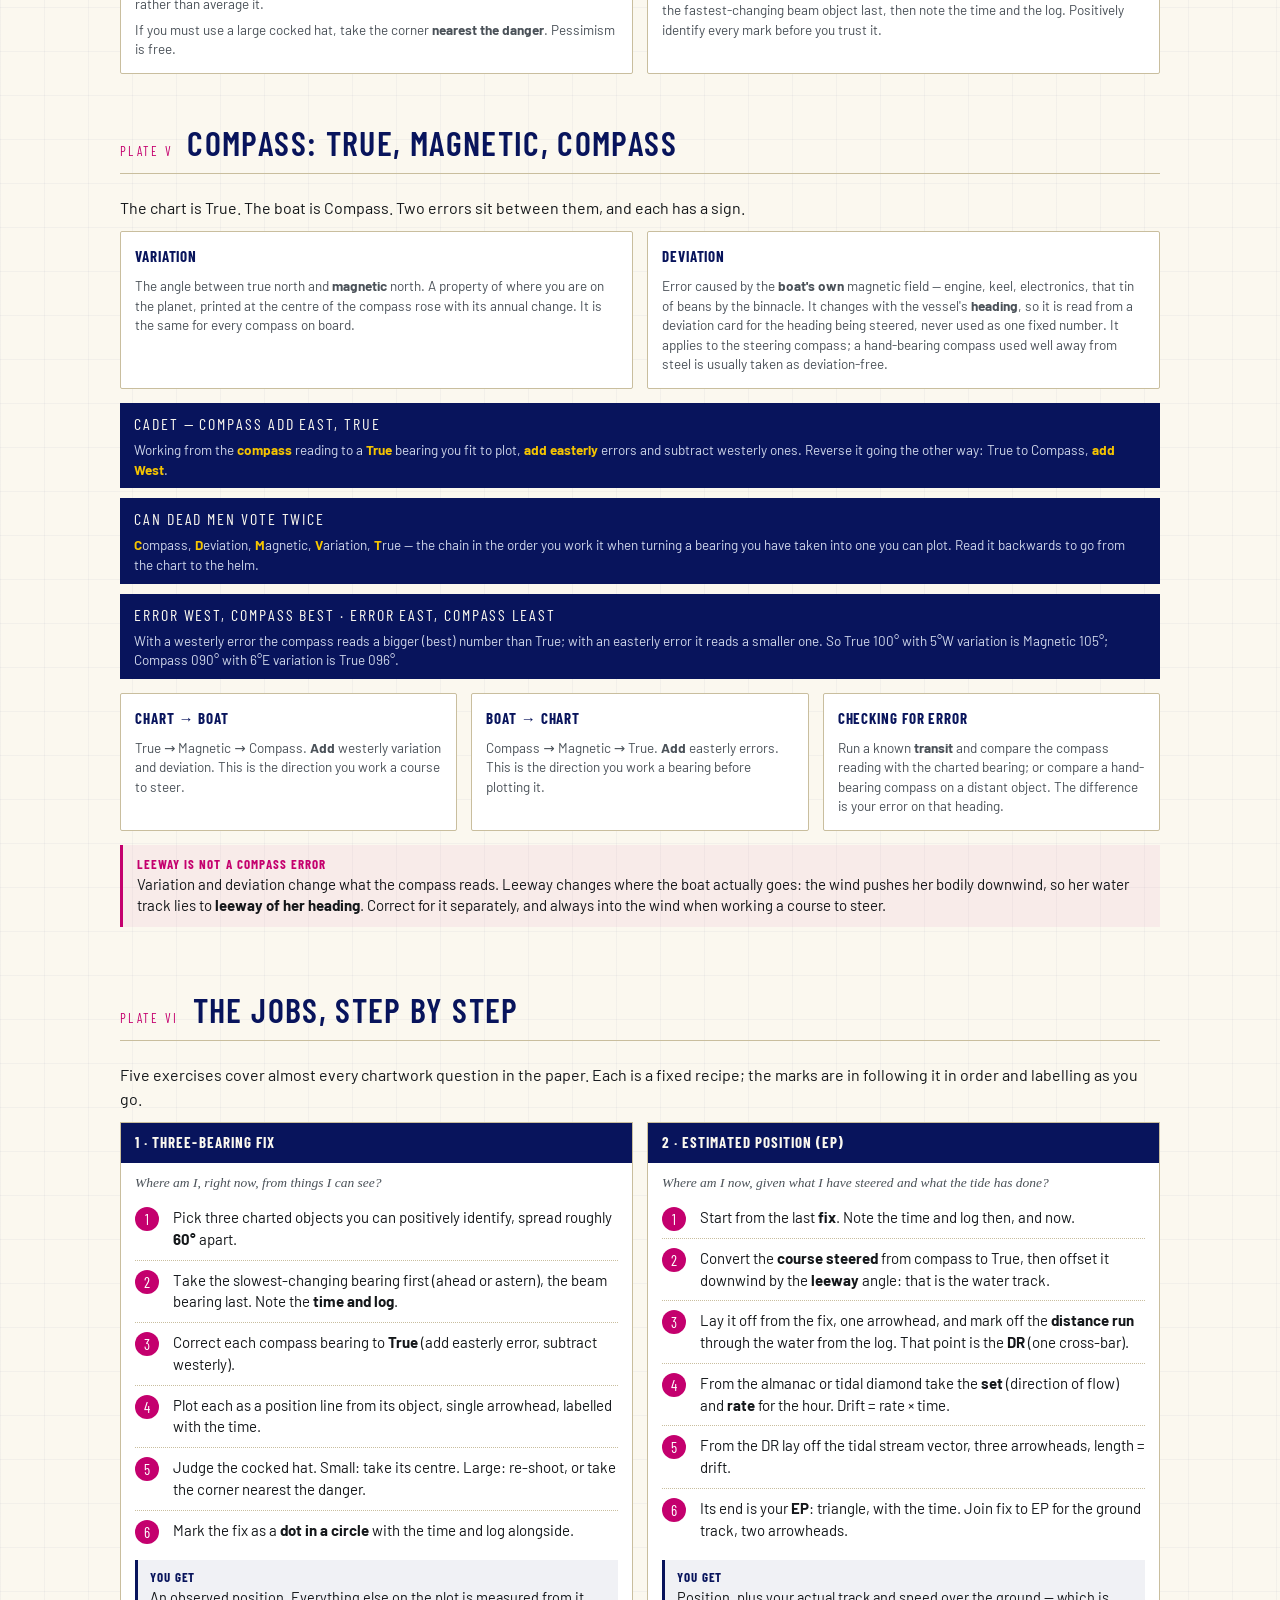
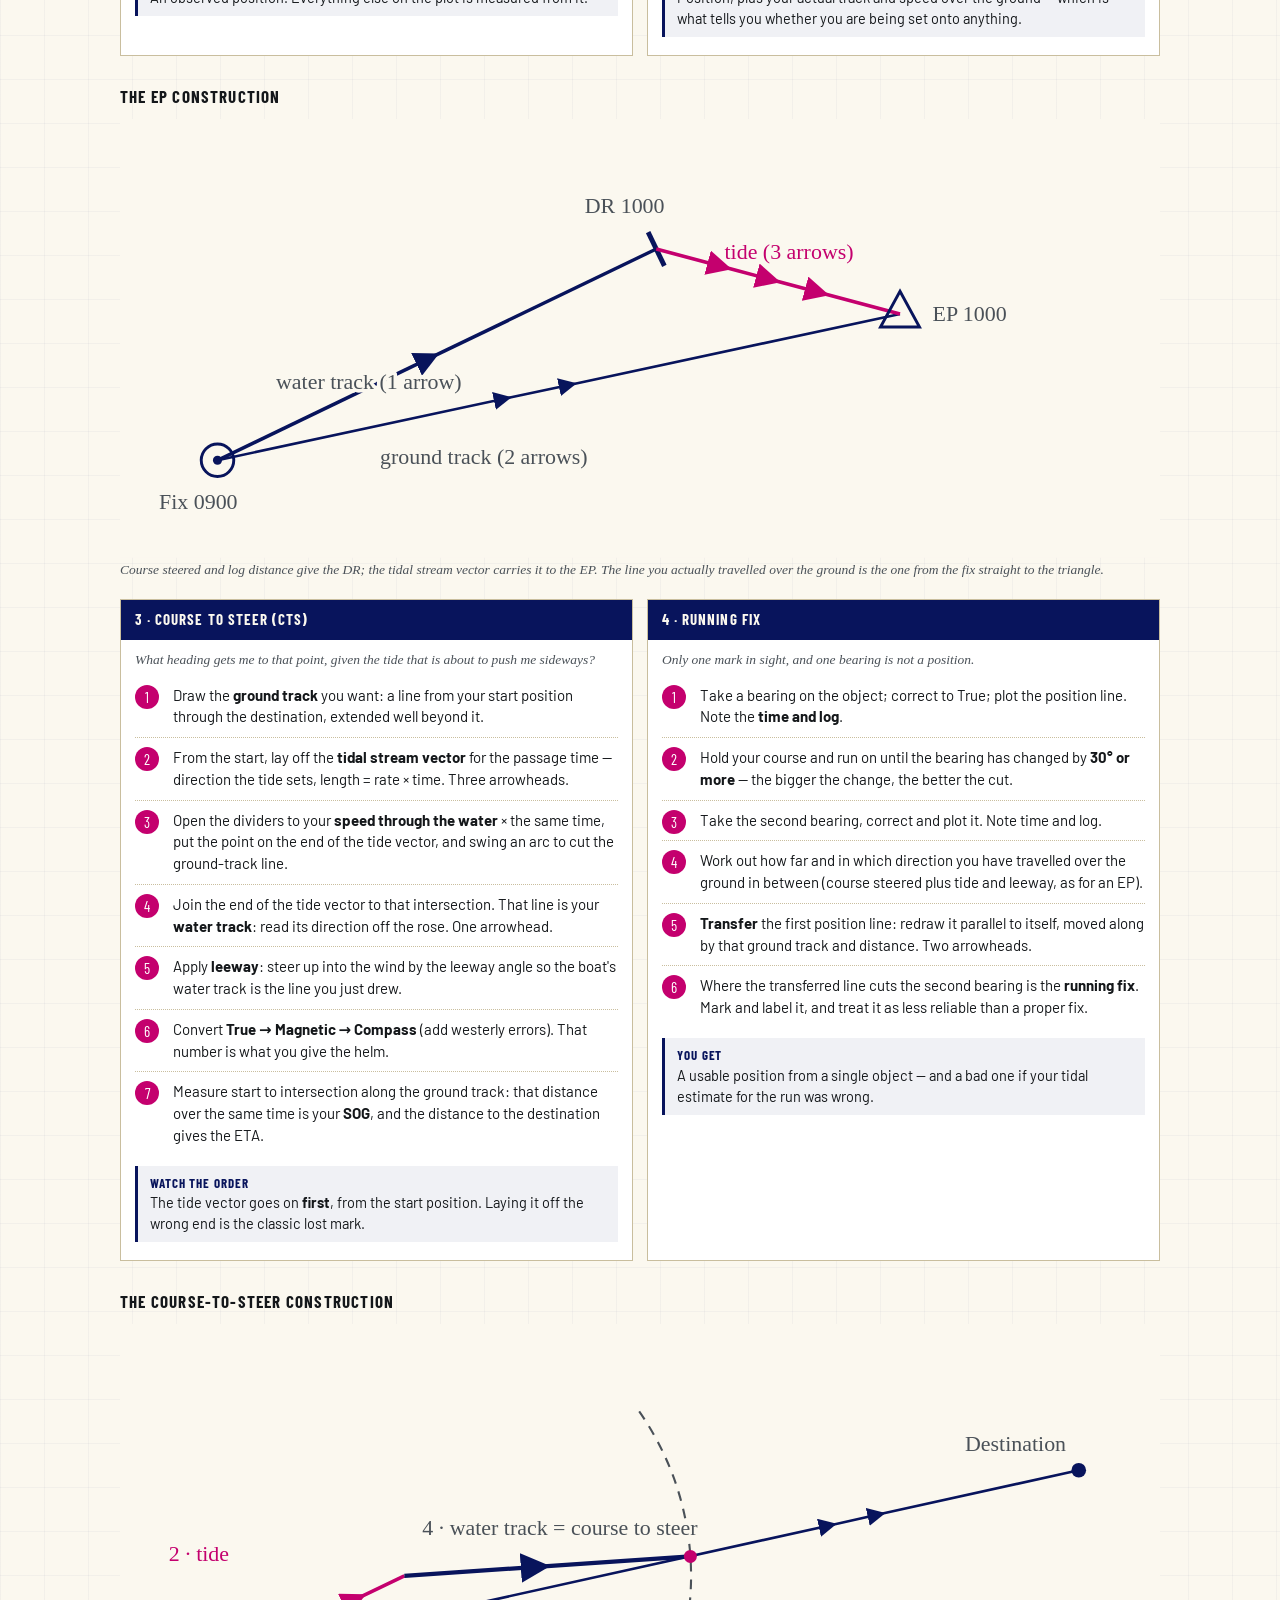
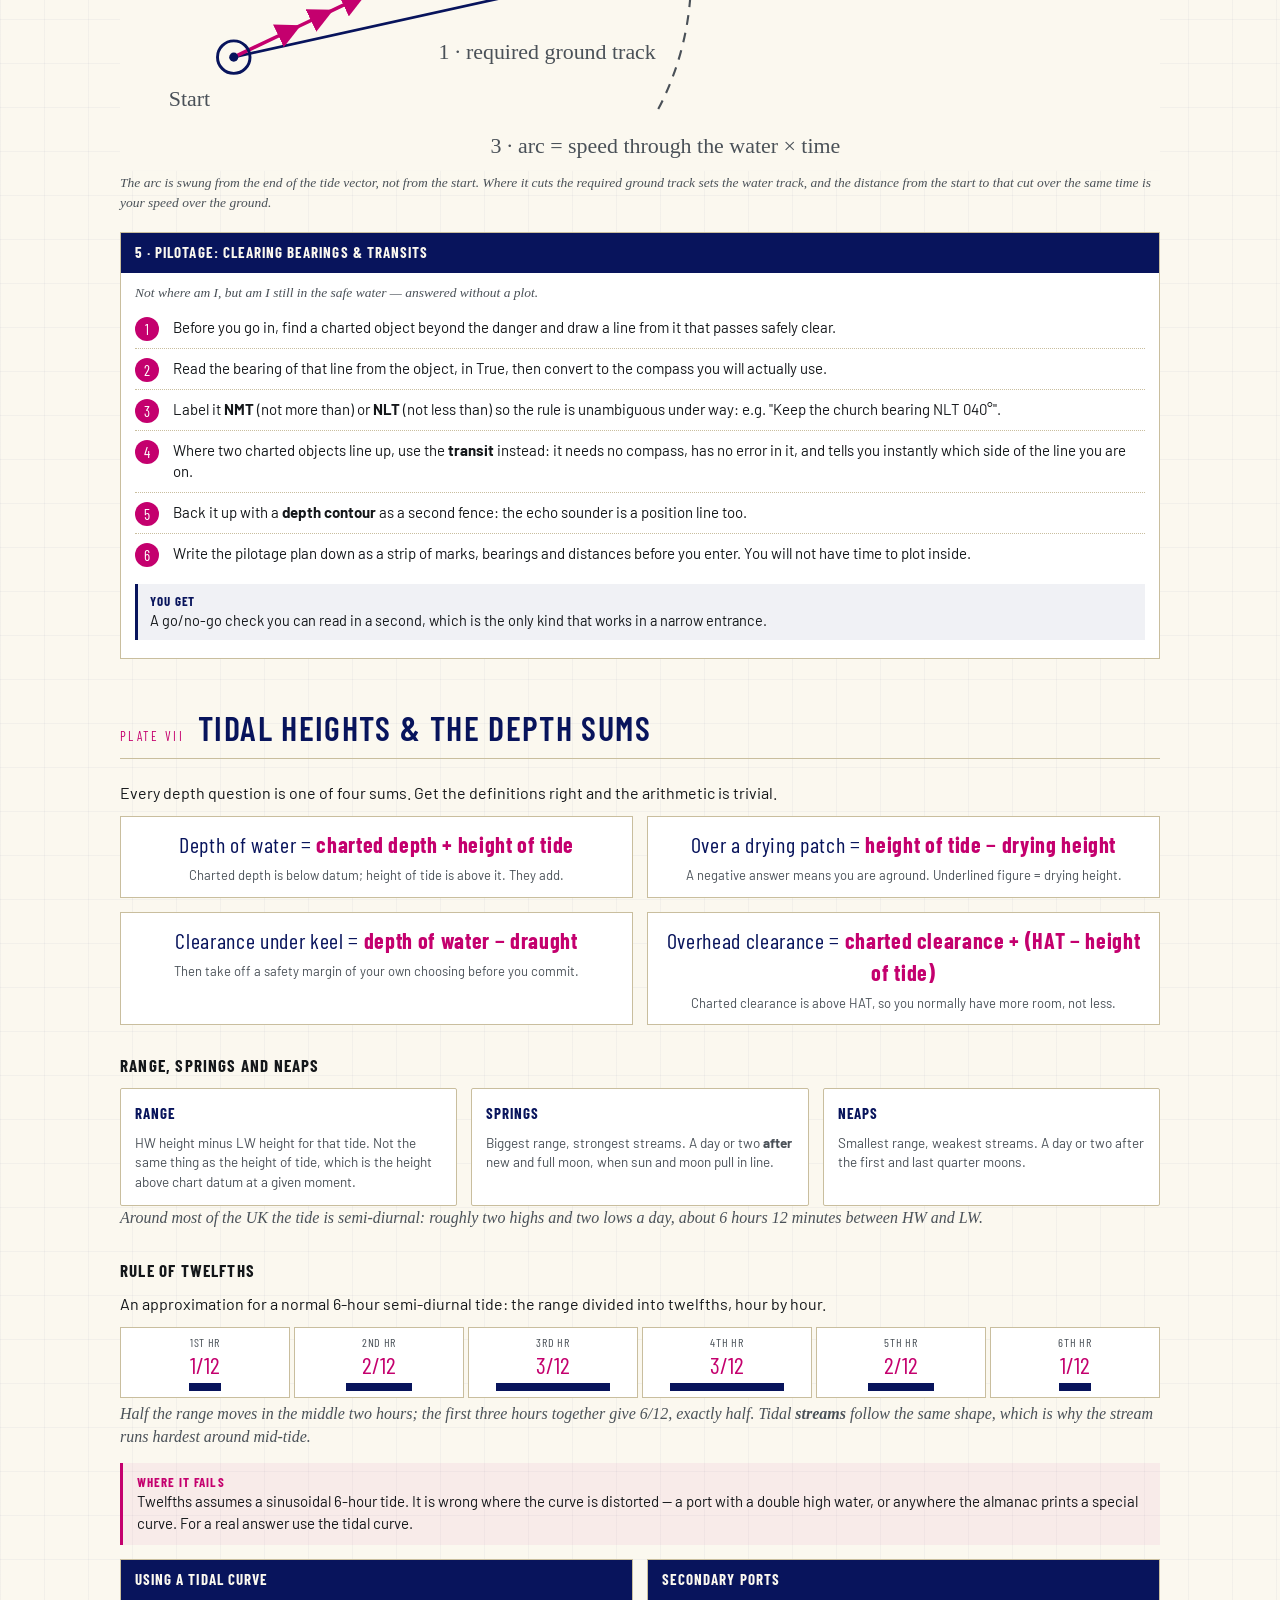
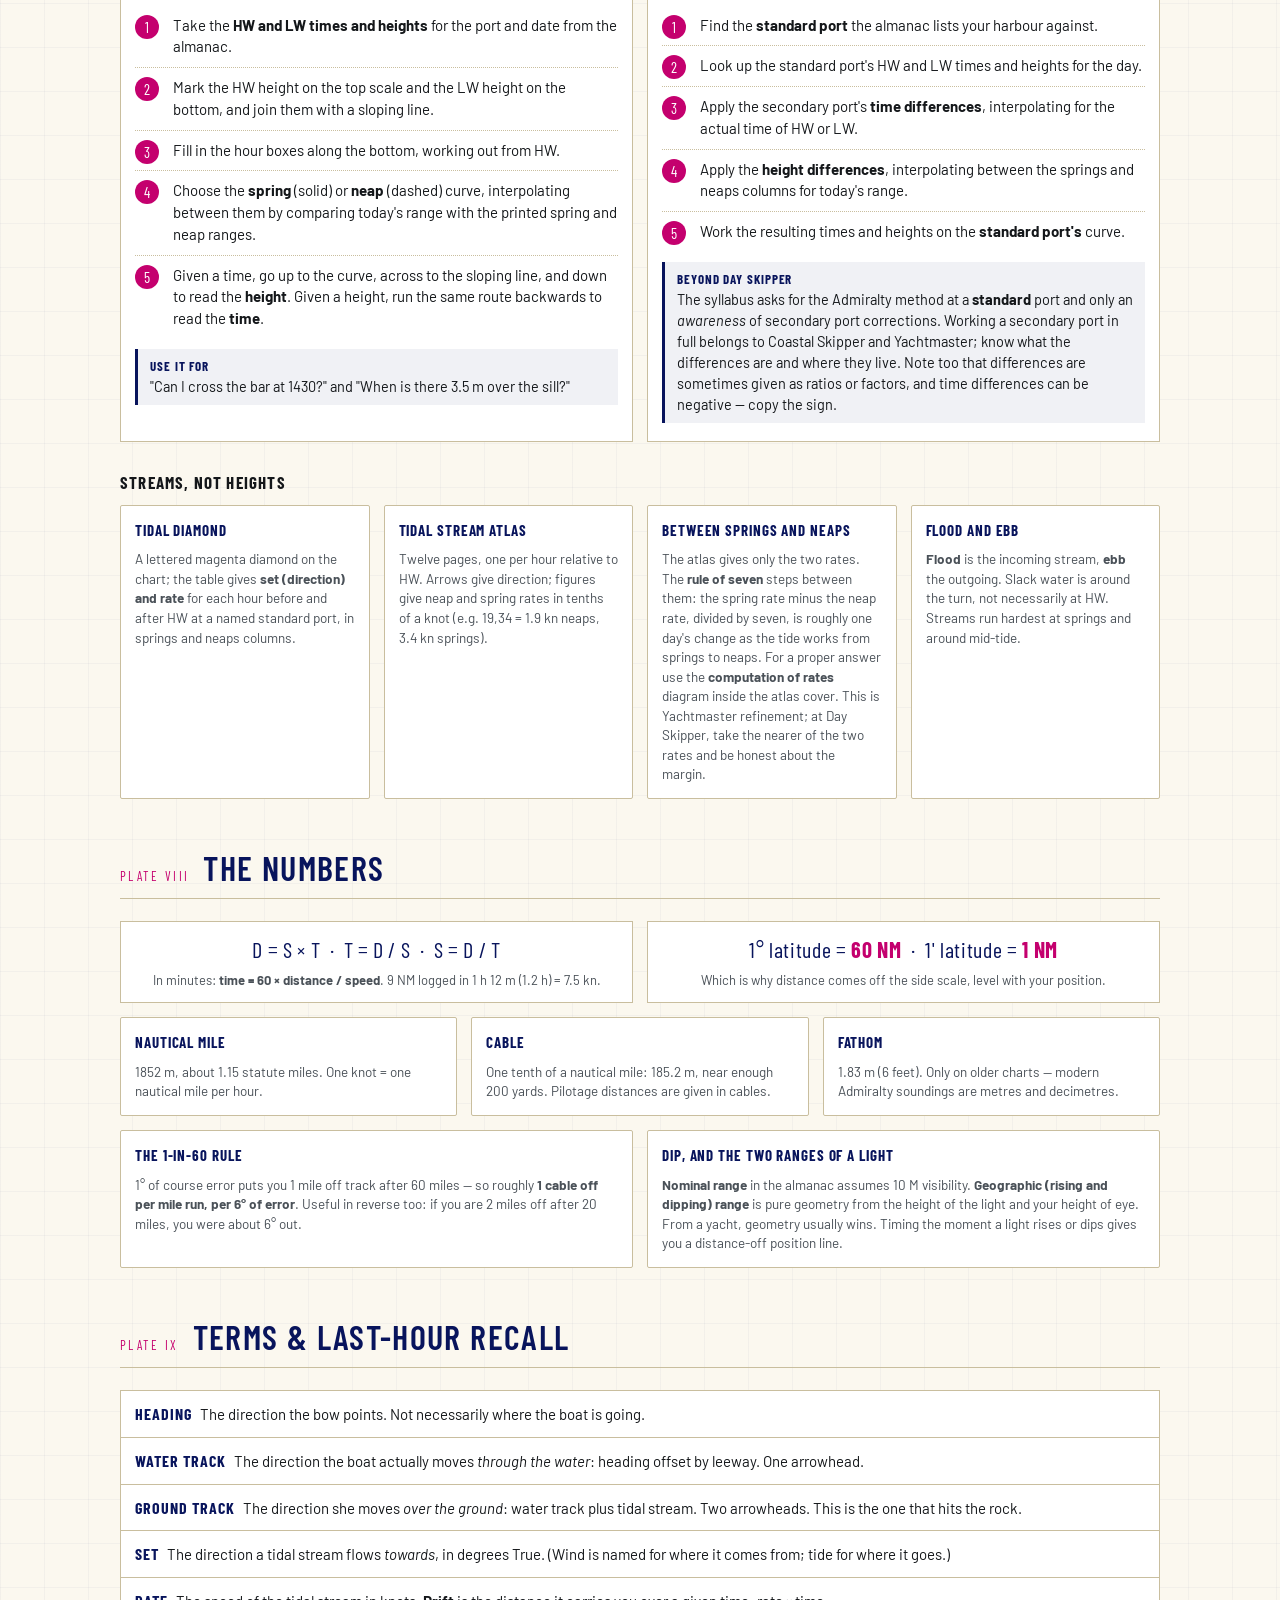
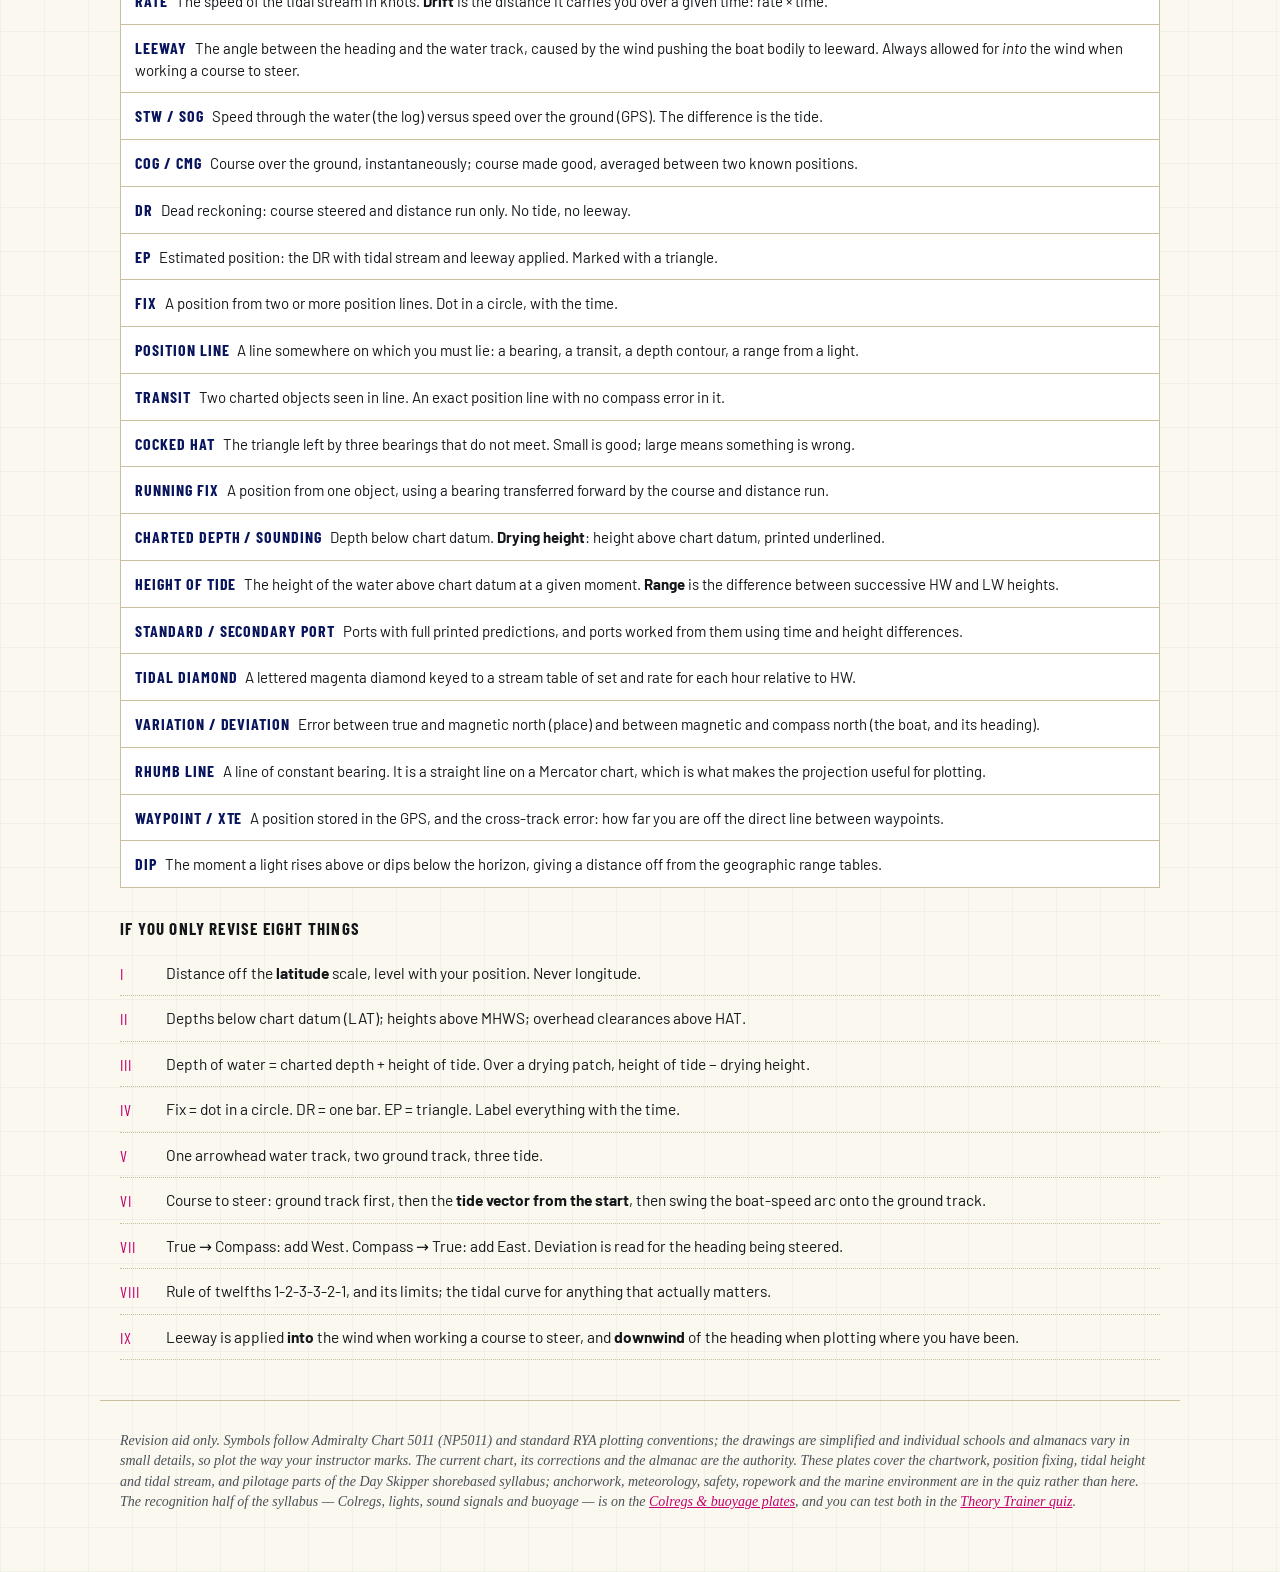
==== commit 547fba34: "Make every place name and mark fictional The passage plan's worked example and its two entrance sket" ====
--- a/chartwork.html
+++ b/chartwork.html
@@ -791,7 +791,7 @@
     <div class="tw"><div class="hr">6th hr</div><div class="n">1/12</div><div class="bar" style="width:20%"></div></div>
   </div>
   <p class="note">Half the range moves in the middle two hours; the first three hours together give 6/12, exactly half. Tidal <b>streams</b> follow the same shape, which is why the stream runs hardest around mid-tide.</p>
-  <div class="trap"><b>Where it fails</b>Twelfths assumes a sinusoidal 6-hour tide. It is wrong where the curve is distorted — the Solent's double high waters, or anywhere the almanac prints a special curve. For a real answer use the tidal curve.</div>
+  <div class="trap"><b>Where it fails</b>Twelfths assumes a sinusoidal 6-hour tide. It is wrong where the curve is distorted — a port with a double high water, or anywhere the almanac prints a special curve. For a real answer use the tidal curve.</div>
 
   <div class="grid g2" style="margin-top:14px">
     <div class="method">
